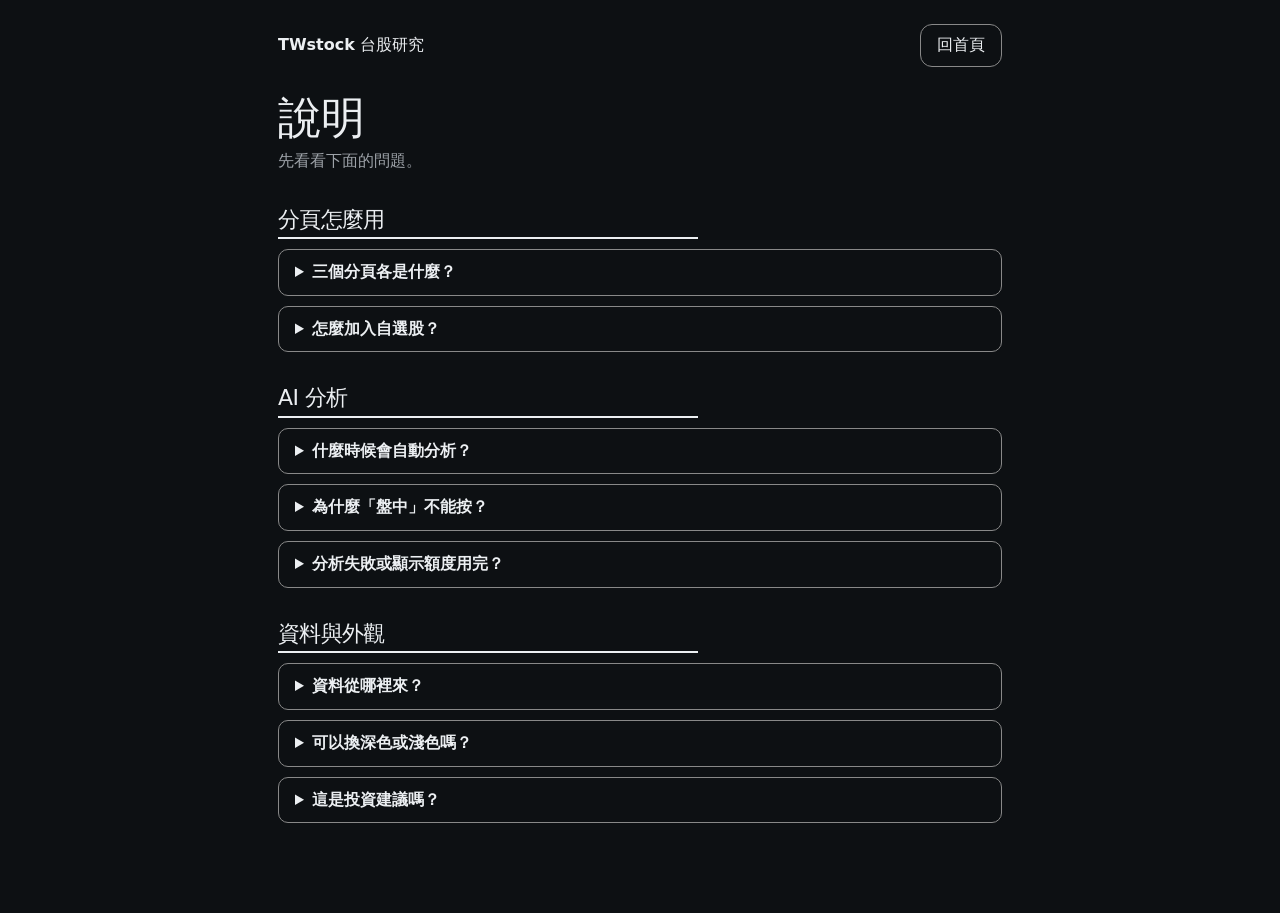
==== help.html @ fac228f7 "Top bar: 說明 button and a theme dropdown (系統 / 淺色 / 深色) like EZexams; add help.html in Chinese Co-Aut" ====
<!doctype html>
<html lang="zh-Hant">
<head>
  <meta charset="utf-8">
  <meta name="viewport" content="width=device-width, initial-scale=1, viewport-fit=cover">
  <meta name="color-scheme" content="dark light">
  <script>
    /* light / dark: the saved choice (or the device setting) is applied before anything paints, so nothing flashes */
    (function () {
      var r = document.documentElement, m = null;
      try { m = localStorage.getItem("twstock-theme"); } catch (e) {}
      if (m !== "light" && m !== "dark") m = null;
      var q = matchMedia("(prefers-color-scheme: light)");
      function eff() { return m || (q.matches ? "light" : "dark"); }
      r.dataset.theme = eff(); r.classList.add("js");
      window.__twTheme = {
        get mode() { return m || "system"; },
        set: function (x) {
          m = x === "light" || x === "dark" ? x : null;
          try { m ? localStorage.setItem("twstock-theme", m) : localStorage.removeItem("twstock-theme"); } catch (e) {}
          r.dataset.theme = eff();
        },
      };
      if (q.addEventListener) q.addEventListener("change", function () { if (!m) r.dataset.theme = eff(); });
    })();
  </script>
  <title>說明 | TWstock</title>
  <link rel="stylesheet" href="https://si70531.github.io/EZexams/assets/fonts/fonts.css">
  <link rel="stylesheet" href="./assets/tokens.css?v=20261126g">
  <link rel="stylesheet" href="./assets/twconsole.css?v=20261126g">
  <style>
    body { margin: 0; background: var(--color-paper); color: var(--color-ink); }
    .faq { max-width: 760px; margin: 0 auto; padding: 24px 18px 80px; }
    .top { display: flex; justify-content: space-between; align-items: center; }
    .top a { color: var(--color-ink); text-decoration: none; }
    .home { padding: 8px 16px; border: 1.5px solid var(--glass-line-2, #888); border-radius: 12px; }
    h1 { font-size: clamp(30px, 6vw, 44px); margin: 28px 0 8px; }
    h2 { font-size: 22px; margin: 34px 0 10px; padding-bottom: 6px; border-bottom: 2px solid var(--color-ink); }
    details { border: 1.5px solid var(--glass-line-2, #888); border-radius: 10px; padding: 10px 16px; margin: 10px 0; }
    summary { cursor: pointer; font-weight: 600; }
    details p { margin: 8px 0 2px; color: var(--color-ink-2); line-height: 1.7; }
  </style>
</head>
<body>
<main class="faq">
  <div class="top"><a href="./"><b>TWstock</b> 台股研究</a><a class="home" href="./">回首頁</a></div>
  <h1>說明</h1>
  <p style="color:var(--color-muted)">先看看下面的問題。</p>
  <h2>分頁怎麼用</h2><details><summary>三個分頁各是什麼？</summary><p>「總覽」看大盤、熱力圖與重點；「分析」放收盤、盤前、盤中三份 AI 分析；「股票」有自選股、強勢股等清單，點任一檔股票就會打開它的個股分析。</p></details><details><summary>怎麼加入自選股？</summary><p>在股票清單中把該列向左滑（手機）或使用該列的星號，就會加入自選股。</p></details><h2>AI 分析</h2><details><summary>什麼時候會自動分析？</summary><p>盤前分析在交易日前一晚 05:30（台北時間）左右自動產生；盤中分析在交易日 13:00；收盤摘要在 15:30 收盤後自動產生，不需要也沒有按鈕。三份都會同步傳到 Telegram。</p></details><details><summary>為什麼「盤中」不能按？</summary><p>盤中分析只在交易日 09:00–13:30 可手動執行；非開盤時間、連假或休市日會顯示無法分析。</p></details><details><summary>分析失敗或顯示額度用完？</summary><p>AI 使用的是免費額度，各模型每天有上限，約在台北時間下午 3、4 點重置。稍後再試，或等下一次自動分析。</p></details><h2>資料與外觀</h2><details><summary>資料從哪裡來？</summary><p>行情與報表來自證交所公開資料，新聞來自 Google 新聞。資料可能有延遲或缺漏，請以券商與證交所為準。</p></details><details><summary>可以換深色或淺色嗎？</summary><p>可以。按右上角的圖示，選「系統」、「淺色」或「深色」；選「系統」會跟隨裝置設定。</p></details><details><summary>這是投資建議嗎？</summary><p>不是。本站僅供個人研究與參考，AI 分析可能出錯，投資請自行判斷並承擔風險。</p></details>
</main>
</body>
</html>
---- assets/tokens.css ----
:root {
  color-scheme: dark;
  --space-3xs: 2px; --space-2xs: 4px; --space-xs: 8px; --space-sm: 12px; --space-md: 16px; --space-lg: 24px; --space-xl: 40px; --space-2xl: 64px; --space-3xl: 96px; --space-4xl: 144px;
  --text-xs: 0.75rem; --text-sm: 0.875rem; --text-md: 1rem; --text-lg: 1.2rem; --text-xl: 1.44rem; --text-2xl: 1.728rem; --text-3xl: 2.074rem;
  --text-display-s: 1.44rem; --text-display: 1.728rem; --text-section: 1.2rem; --text-title: 1rem; --text-lead: 1rem;
  --ease-out: cubic-bezier(0.16, 1, 0.3, 1); --ease-in: cubic-bezier(0.7, 0, 0.84, 0); --ease-in-out: cubic-bezier(0.65, 0, 0.35, 1);
  --dur-micro: 120ms; --dur-short: 220ms; --dur-long: 420ms;
  --color-error: oklch(72% 0.15 27); --color-success: oklch(76% 0.13 150);
  --container: 1320px; --gutter: 24px; --gap-columns: 32px; --section-gap-s: 120px; --section-gap: 144px; --section-gap-l: 176px;
  --z-base: 1; --z-raised: 10; --z-dropdown: 100; --z-sticky: 200; --z-sticky-nav: 300; --z-modal: 400; --z-toast: 500; --z-tooltip: 600;
  --color-paper: oklch(17% 0.008 250); --color-paper-2: oklch(21% 0.009 250); --color-paper-3: oklch(13.5% 0.007 250);
  --color-ink: oklch(95% 0.005 250); --color-ink-2: oklch(83% 0.008 250); --color-muted: oklch(71% 0.01 250);
  --color-rule: oklch(31% 0.01 250); --color-rule-2: oklch(42% 0.012 250);
  --color-accent: oklch(82% 0.15 80); --color-accent-ink: oklch(18% 0.04 75); --color-accent-soft: oklch(29% 0.05 80); --color-focus: oklch(82% 0.15 80);
  --color-field: oklch(58% 0.012 250); --color-up: oklch(72% 0.17 25); --color-down: oklch(76% 0.15 150);
  --color-cool: oklch(77% 0.12 245); --color-cool-soft: oklch(29% 0.05 245);
  --color-ok: oklch(76% 0.15 150); --color-ok-soft: oklch(24.5% 0.03 150); --color-bad: oklch(70% 0.17 25); --color-bad-soft: oklch(24.5% 0.035 25);
  --font-display: "Host Grotesk", "Noto Sans TC", "PingFang TC", "Microsoft JhengHei", ui-sans-serif, system-ui, sans-serif; --font-body: var(--font-display);
  --font-outlier: "Atkinson Hyperlegible Mono", "Noto Sans TC", "PingFang TC", "Microsoft JhengHei", ui-monospace, monospace;
  --radius-card: 10px; --radius-pill: 6px; --rule-hair: 1px;
  --shadow-card: none;
  --tracking-display: -0.03em; --display-weight: 500;
}
---- assets/twconsole.css ----
/* Hallmark · shape: app screen · genre: modern-minimal · theme: Console (deal 3/3, seed personal-taiwan-stock-research-e9d9·f6e3982f·2026-11-13·r0) · redesign: full · console: graphite
 * nav: one row of three tabs above full-width panels, a bottom bar under 720px · signature: the reading, every figure and the stock list set in the measured face on hairline panels · states: empty, error note, sample-data badge
 * axes: dark/grotesk-sans/chromatic-amber · posture: restrained · contrast: pass · v2.0.0 */
/* Hallmark · pre-emit critique: P4 H4 E4 S4 R3 V4 · weakest: R, the stock and sentiment screens still draw their charts with colours set inside twtrade.js, so the series colours here only reach what CSS owns */
@import url("./tokens.css");
@import url("./base.css");


/* names the page scripts still read inside the charts they draw (inline stroke and fill values in assets/*.js) */
:root {
  --c0: var(--color-paper); --c1: var(--color-paper-2); --c2: var(--color-rule); --c3: var(--color-rule-2); --c4: var(--color-cool); --c5: var(--color-ink);
  --err: var(--color-bad); --hi: var(--color-ink); --mono: var(--font-outlier);
  --glow: 255,255,255; --wash: 255,255,255; --flashc: 255,255,255; --sh: 0;
}

/* ---------- 0. page ---------- */
:root {
  --layout-max: 1320px;
  --rail: 208px;
  --ctl: 40px;
  --ctl-sm: 32px;
  --measure-ink: var(--color-ink);
}
html, body { height: 100%; }
body { background: var(--color-paper); font-size: var(--text-md); }
button, input, select { color: inherit; }
button { cursor: pointer; }
.theme { display: none !important; }
.small { color: var(--color-muted); font-size: var(--text-sm); }
.warn { color: var(--color-bad); }
.up { color: var(--color-up); }
.down { color: var(--color-down); }
.num, .big, .stkprice, .gbig, .stat b, .mrow b, .kv b, .ohlc, .cread, .dtip, .rngtxt, .pct, .ttbl td, .mktab .num {
  font-family: var(--font-outlier); font-variant-numeric: tabular-nums slashed-zero;
}

/* ---------- 1. controls ---------- */
.btn, .tt button.tb {
  display: inline-flex; align-items: center; justify-content: center; gap: var(--space-xs);
  min-height: var(--ctl); padding: 0 var(--space-md); border: var(--rule-hair) solid var(--color-rule-2); border-radius: var(--radius-pill);
  background: var(--color-paper-2); color: var(--color-ink); font-weight: 500; line-height: 1;
  transition: background-color var(--dur-short) var(--ease-out), border-color var(--dur-short) var(--ease-out);
}
.btn:hover, .tt button.tb.ghost:hover { background: var(--color-rule); }
.tt button.tb { background: var(--color-accent); border-color: var(--color-accent); color: var(--color-accent-ink); }
.tt button.tb:hover { background: color-mix(in oklab, var(--color-accent) 88%, var(--color-ink)); border-color: transparent; }
.tt button.tb.ghost { background: var(--color-paper-2); border-color: var(--color-rule-2); color: var(--color-ink); }
.tt button.tb.sm { min-height: var(--ctl-sm); padding: 0 var(--space-sm); font-size: var(--text-sm); }
.tt button.tb:active, .btn:active { background-color: var(--color-rule); }
.tt button.tb:disabled, .btn:disabled { background: var(--color-paper-3); border-color: var(--color-rule); color: var(--color-muted); cursor: not-allowed; }
.tt input, .tt select, .in, .cell input {
  width: 100%; min-width: 0; min-height: var(--ctl); padding: 0 var(--space-sm); border: var(--rule-hair) solid var(--color-field); border-radius: var(--radius-pill);
  background: var(--color-paper-3); color: var(--color-ink); font-size: var(--text-md);
  transition: border-color var(--dur-micro) var(--ease-out);
}
.tt input, .tt select { font-family: var(--font-outlier); font-size: var(--text-sm); font-variant-numeric: tabular-nums slashed-zero; }
.tt input::placeholder, .in::placeholder { color: var(--color-muted); }
.tt input:hover, .tt select:hover, .in:hover { border-color: var(--color-ink-2); }
.tt input:disabled, .tt select:disabled { color: var(--color-muted); background: var(--color-paper); border-color: var(--color-rule); cursor: not-allowed; }
.tt select option { background: var(--color-paper-2); color: var(--color-ink); }
select.grp { width: auto; min-height: var(--ctl-sm); font-size: var(--text-xs); padding: 0 var(--space-xs); margin: var(--space-3xs) 0 var(--space-xs); }
.chip {
  flex: none; min-height: var(--ctl-sm); padding: 0 var(--space-sm); border: var(--rule-hair) solid var(--color-rule-2); border-radius: 4px;
  background: var(--color-paper-2); color: var(--color-ink-2); font-size: var(--text-sm); font-weight: 500;
  transition: background-color var(--dur-short) var(--ease-out), color var(--dur-short) var(--ease-out);
}
.chip:hover { background: var(--color-rule); color: var(--color-ink); }
.chip[aria-pressed="true"] { background: var(--color-cool-soft); border-color: var(--color-cool); color: var(--color-cool); }
.tag, .pill2 { display: inline-block; padding: 1px var(--space-xs); border: var(--rule-hair) solid var(--color-rule-2); border-radius: 4px; background: var(--color-paper-3); color: var(--color-ink-2); font-size: var(--text-xs); font-weight: 500; }
.pill2.hit { background: var(--color-accent-soft); border-color: var(--color-accent); color: var(--color-accent); }
.starbtn { min-width: 36px; min-height: 36px; border: 0; background: none; color: var(--color-rule-2); font-size: var(--text-lg); padding: 0 var(--space-2xs); }
.starbtn[aria-pressed="true"] { color: var(--color-accent); }
.starbtn:hover { color: var(--color-ink-2); }
.tt .chips, .btnrow { display: flex; flex-wrap: wrap; gap: var(--space-xs); }
.btnrow { margin-top: var(--space-sm); }
.msg { min-height: 1.4em; margin: var(--space-xs) 0 0; font-size: var(--text-sm); color: var(--color-muted); }
.msg.err { color: var(--color-bad); }
.empty { margin: 0; padding: var(--space-lg) var(--space-xs); color: var(--color-muted); font-size: var(--text-sm); text-align: center; }
.hint { margin-top: var(--space-xs); line-height: 1.5; color: var(--color-muted); font-size: var(--text-sm); }

/* ---------- 2. shell: top bar, rail, panels ---------- */
.app header {
  position: sticky; top: 0; z-index: var(--z-sticky);
  display: flex; align-items: center; justify-content: space-between; gap: var(--space-sm); flex-wrap: wrap;
  padding: var(--space-sm) max(var(--gutter), calc((100% - var(--layout-max)) / 2));
  border-bottom: var(--rule-hair) solid var(--color-rule); background: var(--color-paper);
}
.app header h1 { display: flex; align-items: center; gap: var(--space-sm); margin: 0; max-width: none; font-size: var(--text-md); letter-spacing: 0; font-weight: 500; }
.app header h1::before {
  content: "TW"; display: grid; place-items: center; width: 32px; height: 32px; border-radius: var(--radius-pill);
  background: var(--color-accent); color: var(--color-accent-ink); font: 500 var(--text-xs)/1 var(--font-outlier);
}
.app .row { display: flex; gap: var(--space-xs); align-items: center; flex-wrap: wrap; }
.app main { display: block; padding: var(--space-md) var(--gutter) var(--space-xl); }
.dash { width: min(var(--layout-max), 100%); margin: 0 auto; display: grid; gap: var(--space-sm); text-align: left; }
.dash-note {
  display: flex; align-items: center; gap: var(--space-xs); padding: var(--space-xs) var(--space-sm);
  border: var(--rule-hair) solid var(--color-rule); border-radius: var(--radius-pill); background: var(--color-paper-3); color: var(--color-muted); font-size: var(--text-sm);
}
.dash-note b { padding: 1px var(--space-xs); border: var(--rule-hair) solid var(--color-accent); border-radius: 4px; background: var(--color-accent-soft); color: var(--color-accent); font-weight: 500; font-size: var(--text-xs); }

.dtabs {
  position: relative; display: flex; align-items: center; gap: var(--space-3xs); width: 100%; padding: 0 0 var(--space-xs);
  overflow-x: auto; scrollbar-width: none; border-bottom: var(--rule-hair) solid var(--color-rule);
}
.dtabs::-webkit-scrollbar { display: none; }
.dtabs .pill { display: none; }
.dgroup { flex: none; padding: 0 var(--space-xs) 0 var(--space-sm); color: var(--color-muted); font-size: var(--text-xs); font-weight: 500; }
.dtabs button {
  flex: none; min-height: var(--ctl-sm); padding: 0 var(--space-sm); border: var(--rule-hair) solid transparent; border-radius: var(--radius-pill);
  background: none; color: var(--color-ink-2); font-size: var(--text-sm); font-weight: 500; text-align: left;
  transition: background-color var(--dur-short) var(--ease-out), color var(--dur-short) var(--ease-out);
}
.dtabs button:hover { background: var(--color-paper-2); color: var(--color-ink); }
.dtabs button[aria-selected="true"] { background: var(--color-paper-2); border-color: var(--color-rule-2); color: var(--color-ink); }
.dtabs button[aria-selected="true"]::after { content: ""; }
.dpanels { position: relative; min-width: 0; }
.dpanel { display: none; gap: var(--space-sm); }
.dpanel.on { display: grid; }
.tt { display: grid; gap: var(--space-sm); min-width: 0; }

/* ---------- 3. panels, readings, rows ---------- */
.dcard, .news, .tlitem {
  position: relative; min-width: 0; padding: var(--space-md); overflow: hidden;
  border: var(--rule-hair) solid var(--color-rule); border-radius: var(--radius-card); background: var(--color-paper-2); color: var(--color-ink); box-shadow: none;
}
.dcard h3, .news h3 { margin: 0 0 var(--space-2xs); max-width: none; color: var(--color-muted); font-size: var(--text-sm); font-weight: 500; letter-spacing: 0; line-height: 1.3; }
.dcard .big { margin: var(--space-2xs) 0 0; font-size: var(--text-xl); font-weight: 400; line-height: 1.1; letter-spacing: -0.02em; color: var(--color-ink); }
.dcard .stkprice, .stkprice { font-size: var(--text-3xl); font-weight: 400; letter-spacing: -0.03em; line-height: 1.05; }
.dcard .sub, .sub { color: var(--color-muted); font-size: var(--text-sm); }
.dgrid { display: grid; gap: var(--space-sm); grid-template-columns: repeat(auto-fit, minmax(200px, 1fr)); }
.tgrid { display: grid; gap: var(--space-sm); grid-template-columns: repeat(auto-fit, minmax(220px, 1fr)); }
.mkgrid, .newsgrid { display: grid; gap: var(--space-sm); grid-template-columns: repeat(auto-fit, minmax(280px, 1fr)); }
.ovgrid { display: grid; grid-template-columns: minmax(0, 2fr) minmax(220px, 1fr); gap: var(--space-sm); align-items: start; }
.ovside h3 { margin-bottom: var(--space-2xs); }
.mrow { display: flex; justify-content: space-between; gap: var(--space-xs); padding: var(--space-xs) 0; border-top: var(--rule-hair) solid var(--color-rule); font-size: var(--text-sm); }
.mrow:first-of-type { border-top: 0; }
.mrow span { color: var(--color-muted); }
.kv { display: grid; grid-template-columns: 1fr auto; gap: var(--space-xs) var(--space-sm); margin-top: var(--space-sm); font-size: var(--text-sm); }
.kv span { color: var(--color-muted); }
.kv b { text-align: right; font-weight: 400; }
.tt-src { display: flex; flex-wrap: wrap; align-items: center; gap: var(--space-2xs) var(--space-sm); color: var(--color-muted); font-size: var(--text-sm); }
.tt-src b { padding: 1px var(--space-xs); border: var(--rule-hair) solid var(--color-rule-2); border-radius: 4px; background: var(--color-paper-3); color: var(--color-ink-2); font-weight: 500; font-size: var(--text-xs); }
.tt-src b.live { border-color: var(--color-ok); color: var(--color-ok); background: var(--color-ok-soft); }
.dpanel > .rh { display: flex; align-items: center; gap: var(--space-xs); }
.mknote { margin: 0 0 var(--space-sm); color: var(--color-muted); font-size: var(--text-sm); }
.mkhost { display: block; }
.fgrid { display: grid; grid-template-columns: repeat(auto-fit, minmax(160px, 1fr)); gap: var(--space-sm); }
.fgrid label { display: grid; gap: var(--space-2xs); min-width: 0; color: var(--color-muted); font-size: var(--text-sm); }
.rrow + .rrow { margin-top: var(--space-md); }
.meter, .vbar { display: block; height: 6px; margin-top: var(--space-xs); border-radius: 3px; background: var(--color-paper-3); overflow: hidden; }
.meter i, .vbar i { display: block; height: 100%; width: 0; border-radius: 3px; background: var(--color-cool); }
.meter i.upb { background: var(--color-up); } .meter i.downb { background: var(--color-down); }
.rngbar { position: relative; height: 4px; border-radius: 2px; background: var(--color-rule-2); }
.rng { margin-top: var(--space-sm); }
.rngdot { position: absolute; top: 50%; width: 8px; height: 8px; margin: calc(var(--space-2xs) * -1) 0 0 calc(var(--space-2xs) * -1); border-radius: 50%; background: var(--color-accent); }
.rngtxt { display: flex; justify-content: space-between; margin-top: var(--space-xs); font-size: var(--text-xs); color: var(--color-muted); }

/* ---------- 4. tables: flat, ruled, figures right-aligned ---------- */
.tblwrap { overflow-x: auto; }
.ttbl, .mktab { width: 100%; border-collapse: collapse; font-size: var(--text-sm); background: none; border: 0; }
.ttbl th, .ttbl td { padding: var(--space-xs) var(--space-sm); border: 0; border-bottom: var(--rule-hair) solid var(--color-rule); text-align: right; white-space: nowrap; background: none; }
.ttbl th { color: var(--color-muted); font-size: var(--text-xs); font-weight: 500; letter-spacing: 0; text-transform: none; }
.ttbl .l, .ttbl td.l, .ttbl th.l { text-align: left; font-family: var(--font-body); }
.ttbl th.sort { cursor: pointer; user-select: none; }
.ttbl th.sort:hover { color: var(--color-ink); }
.ttbl td.empty { padding: var(--space-lg) var(--space-sm); text-align: center; font-family: var(--font-body); }
.ttbl tbody tr:hover { background: var(--color-paper-3); }
.ttbl tbody tr:last-child td { border-bottom: 0; }
td.best { color: var(--color-accent); }
.mktab td { padding: var(--space-xs) var(--space-2xs); border-top: var(--rule-hair) solid var(--color-rule); vertical-align: middle; }
.mktab tr:first-child td { border-top: 0; }
.mktab .rn { width: 28px; color: var(--color-muted); }
.mktab .num { text-align: right; white-space: nowrap; }
.mktab small { color: var(--color-muted); font-size: var(--text-xs); }

/* ---------- 5. charts (what CSS owns) ---------- */
.dcard svg { display: block; width: 100%; height: auto; margin-top: var(--space-xs); overflow: visible; }
.dcard svg text, .cbox svg text, .ibox svg text, .rbox svg text { fill: var(--color-muted); font-family: var(--font-outlier); font-size: 11px; }
.dcard .gridl, .candlebox .gridl, .cbox .gridl, .ibox .gridl { stroke: var(--color-rule); stroke-width: 1; }
.dcard .ln { fill: none; stroke: var(--color-cool); stroke-width: 2; stroke-linecap: round; stroke-linejoin: round; }
.dcard .ln2 { fill: none; stroke: var(--color-rule-2); stroke-width: 1.6; stroke-dasharray: 5 5; }
.dcard .area { fill: url(#dg-area); }
.dcard .bar { fill: var(--color-cool); transform-box: fill-box; transform-origin: 50% 100%; }
.dcard .bar.neg { fill: var(--color-rule-2); }
.spark, .dcard svg.spark { position: absolute; right: var(--space-md); top: var(--space-md); width: 76px; height: 28px; margin: 0; overflow: visible; }
.spark path, .dcard svg.spark { fill: none; stroke: var(--color-cool); stroke-width: 1.6; stroke-linecap: round; stroke-linejoin: round; }
.legend { display: flex; flex-wrap: wrap; gap: var(--space-2xs) var(--space-md); margin-top: var(--space-sm); font-size: var(--text-sm); }
.legend i { display: inline-block; width: 10px; height: 10px; margin-right: var(--space-xs); border-radius: 2px; }
ul.legend, ol.legend { list-style: none; margin: 0; padding: 0; display: grid; gap: var(--space-xs); }
.legend li { display: grid; grid-template-columns: 12px minmax(0, 1fr) auto auto; gap: var(--space-xs); align-items: center; }
.legend .lbl { overflow: hidden; text-overflow: ellipsis; white-space: nowrap; }
.legend b { font-family: var(--font-outlier); font-weight: 400; font-variant-numeric: tabular-nums slashed-zero; }
.legend li > span:last-child { color: var(--color-muted); font-family: var(--font-outlier); }
.dtip {
  position: absolute; z-index: 5; padding: var(--space-2xs) var(--space-xs); border: var(--rule-hair) solid var(--color-rule-2); border-radius: 4px;
  background: var(--color-paper-3); color: var(--color-ink); font-size: var(--text-xs); white-space: nowrap; pointer-events: none; opacity: 0; transition: opacity var(--dur-micro) var(--ease-out);
}
.candlebox svg { display: block; width: 100%; height: auto; margin-top: var(--space-xs); overflow: visible; }
.candlebox .wick { stroke-width: 1.4; }
.candlebox .wick.up, .candlebox rect.up, .tk-up { stroke: var(--color-up); fill: var(--color-up); }
.candlebox .wick.down, .candlebox rect.down, .tk-down { stroke: var(--color-down); fill: var(--color-down); }
.candlebox .ma5, .tt-candles .ma5 { fill: none; stroke: var(--color-ink); stroke-width: 1.8; stroke-linecap: round; stroke-linejoin: round; }
.candlebox .ma20, .tt-candles .ma20 { fill: none; stroke: var(--color-cool); stroke-width: 1.8; stroke-dasharray: 5 5; stroke-linecap: round; }
.ohlc, .cread { min-height: 20px; margin: var(--space-xs) 0 0; color: var(--color-muted); font-size: var(--text-sm); }
.cbox { overflow-x: auto; }
.cbox svg { display: block; width: 100%; height: auto; min-width: 320px; overflow: visible; }
.tt-candles rect.tk-up, .tt-candles rect.tk-down { transform-box: fill-box; transform-origin: 50% 100%; }
.tt-candles .wick { stroke-width: 1.2; }
.draw { transform-box: fill-box; transform-origin: 0 50%; }
.ik { fill: none; stroke: var(--color-accent); stroke-width: 1.6; }
.id { fill: none; stroke: var(--color-ink-2); stroke-width: 1.6; }
.bb { fill: none; stroke: var(--color-muted); stroke-width: 1.2; stroke-dasharray: 3 3; }
.tl { stroke: var(--color-accent); stroke-width: 1.6; }
.ibox svg, .rbox svg { display: block; width: 100%; height: auto; overflow: visible; }
.ibox:empty { display: none; }
.riv { stroke: var(--color-rule-2); stroke-width: 1.2; stroke-dasharray: 4 4; }
.riv.r0 { stroke: var(--color-down); } .riv.r4 { stroke: var(--color-up); }
.rp { fill: none; stroke: var(--color-ink); stroke-width: 2; stroke-linejoin: round; }
.rbox .draw, .rp.draw { transform-box: fill-box; transform-origin: 0 50%; }
.donutwrap { display: grid; grid-template-columns: minmax(170px, 240px) minmax(0, 1fr); gap: var(--space-lg); align-items: center; }
.donut svg { display: block; width: 100%; height: auto; }
.donut .ringbg { fill: none; stroke: var(--color-paper-3); stroke-width: 22; }
.donut .seg { fill: none; stroke-width: 22; }
.donut text { fill: var(--color-ink); text-anchor: middle; font-family: var(--font-outlier); }
.donut .dn-s { fill: var(--color-muted); font-size: 11px; }
.gauge svg { display: block; width: 100%; max-width: 360px; margin: 0 auto; }
.gauge .gband { fill: none; stroke-width: 16; }
.gauge .needle { transform-box: view-box; transform-origin: 100px 100px; }
.gauge .needle line { stroke: var(--color-ink); stroke-width: 3; stroke-linecap: round; }
.gauge .hub { fill: var(--color-ink); }
.gauge text { fill: var(--color-muted); font-size: 9px; }
.gbig { margin-top: var(--space-xs); text-align: center; font-size: var(--text-3xl); letter-spacing: -0.03em; }

/* ---------- 6. stock detail, news, timeline, alerts ---------- */
.stkchips { display: flex; gap: var(--space-xs); overflow-x: auto; padding: var(--space-3xs) var(--space-3xs) var(--space-xs); scrollbar-width: none; }
.stkchips::-webkit-scrollbar { display: none; }
.stkwrap { display: grid; gap: var(--space-sm); grid-template-columns: minmax(240px, 300px) minmax(0, 1fr); margin-top: var(--space-2xs); }
.stkside h3, .stkwrap .dcard > h3 { margin-bottom: var(--space-2xs); }
.stkchg { margin-bottom: var(--space-sm); font-size: var(--text-sm); }
.stats { display: grid; grid-template-columns: 1fr 1fr; gap: var(--space-sm); padding-top: var(--space-sm); border-top: var(--rule-hair) solid var(--color-rule); }
.stat span { display: block; color: var(--color-muted); font-size: var(--text-xs); }
.stat b { font-size: var(--text-md); font-weight: 400; }
.news h3 { margin: var(--space-xs) 0 var(--space-2xs); color: var(--color-ink); font-size: var(--text-md); font-weight: 500; line-height: 1.5; }
.news .sub { font-size: var(--text-sm); }
.tl:not(line) { position: relative; display: grid; gap: var(--space-sm); padding-left: 32px; max-width: 760px; }
.tlline { position: absolute; left: 9px; top: 10px; bottom: 10px; width: 1px; background: var(--color-rule-2); transform: scaleY(0); transform-origin: 50% 0; }
.tlitem::before { content: ""; position: absolute; left: -26px; top: 18px; width: 9px; height: 9px; border-radius: 50%; background: var(--color-cool); box-shadow: 0 0 0 4px var(--color-paper); }
.tlitem { overflow: visible; }
.tlitem .date { margin-bottom: var(--space-2xs); color: var(--color-cool); font-family: var(--font-outlier); font-size: var(--text-sm); }
.tlhead { margin-bottom: var(--space-2xs); font-size: var(--text-md); }
.tlitem .sub { font-size: var(--text-sm); }
.arow { display: flex; justify-content: space-between; align-items: center; gap: var(--space-sm); flex-wrap: wrap; padding: var(--space-sm) 0; border-bottom: var(--rule-hair) solid var(--color-rule); }
.arow:last-child { border-bottom: 0; }
.aright { display: flex; align-items: center; gap: var(--space-xs); flex-wrap: wrap; justify-content: flex-end; }

/* ---------- 7. phone: bottom bar replaces the rail ---------- */
.apppill {
  position: fixed; left: var(--space-xs); right: var(--space-xs); bottom: calc(var(--space-xs) + env(safe-area-inset-bottom, 0px)); z-index: var(--z-sticky-nav);
  display: flex; gap: var(--space-3xs); padding: var(--space-2xs); overflow-x: auto; scrollbar-width: none;
  border: var(--rule-hair) solid var(--color-rule-2); border-radius: var(--radius-card); background: var(--color-paper-2);
}
.apppill::-webkit-scrollbar { display: none; }
.apppill .ap-item {
  position: relative; z-index: 1; display: flex; flex-direction: column; align-items: center; justify-content: center; gap: var(--space-3xs);
  flex: none; min-width: 58px; height: 48px; padding: 0 var(--space-xs); border: 0; border-radius: var(--radius-pill); background: none; color: var(--color-muted); font-size: var(--text-xs); font-weight: 500;
  transition: color var(--dur-short) var(--ease-out);
}
.apppill .ap-item svg { width: 20px; height: 20px; fill: none; stroke: currentColor; stroke-width: 2; stroke-linecap: round; stroke-linejoin: round; }
.apppill .ap-item[aria-current="true"] { color: var(--color-ink); }
.apppill .ap-hl { position: absolute; top: var(--space-2xs); bottom: var(--space-2xs); left: 0; width: 0; border-radius: var(--radius-pill); background: var(--color-cool-soft); pointer-events: none; transition: transform var(--dur-short) var(--ease-out); }
@media (max-width: 720px) {
  .app .dtabs { display: none; }
  .app main { padding: var(--space-sm) var(--space-sm) 112px; }
  .ovgrid, .stkwrap { grid-template-columns: 1fr; }
  .dgrid { grid-template-columns: 1fr 1fr; }
  .dcard svg.spark { display: none; }
  .dcard .big { font-size: var(--text-lg); }
  .stkprice { font-size: var(--text-2xl); }
}
@media (min-width: 721px) { .apppill { display: none; } }
@media (max-width: 560px) { .donutwrap { grid-template-columns: 1fr; } }

/* ---------- 8. form inputs (research tools) ---------- */
.in { min-height: 44px; }
.in:focus-visible { outline: 2px solid var(--color-focus); outline-offset: 2px; }


/* ---------- 10. the three main views: overview, watchlist, stock analysis ---------- */
.mempty { margin: 0; padding: var(--space-lg) var(--space-xs); color: var(--color-muted); font-size: var(--text-sm); text-align: center; }
.clab { margin-left: var(--space-2xs); color: var(--color-muted); font-size: var(--text-xs); }
.dash-note b.live { border-color: var(--color-ok); background: var(--color-ok-soft); color: var(--color-ok); }
.ixgrid { display: grid; gap: var(--space-sm); grid-template-columns: repeat(4, minmax(0, 1fr)); }
.ixcard h3 { display: flex; justify-content: space-between; gap: var(--space-xs); align-items: baseline; }
.ixsrc { color: var(--color-muted); font-size: var(--text-xs); font-weight: 400; white-space: nowrap; }
.ixcard .big { font-size: var(--text-2xl); }
.ixhl { min-height: 1.3em; margin-top: var(--space-3xs); }
.ixcard svg.spark { right: var(--space-md); bottom: var(--space-md); top: auto; width: 96px; height: 32px; }
.mstrip { display: grid; grid-template-columns: repeat(5, minmax(0, 1fr)); gap: var(--space-xs) var(--space-md); }
.mcell { display: grid; gap: var(--space-3xs); min-width: 0; }
.mcell span { color: var(--color-muted); font-size: var(--text-xs); }
.mcell b { font-family: var(--font-outlier); font-size: var(--text-lg); font-weight: 400; font-variant-numeric: tabular-nums slashed-zero; }
.mcell em { font-style: normal; }
.mcell i { color: var(--color-muted); font-size: var(--text-xs); font-style: normal; }
.mbar { display: flex; flex-wrap: wrap; align-items: center; gap: var(--space-sm); margin-bottom: var(--space-xs); }
.msearch, .ssearch { flex: 1 1 220px; min-width: 0; min-height: var(--ctl); padding: 0 var(--space-sm); border: var(--rule-hair) solid var(--color-field); border-radius: var(--radius-pill); background: var(--color-paper-3); color: var(--color-ink); font-size: var(--text-md); transition: border-color var(--dur-micro) var(--ease-out); }
.msearch::placeholder, .ssearch::placeholder { color: var(--color-muted); }
.msearch:hover, .ssearch:hover { border-color: var(--color-ink-2); }
.mcount { margin-left: auto; white-space: nowrap; }
.mwrap { overflow-x: auto; }
table.mtbl { width: 100%; border-collapse: collapse; font-size: var(--text-md); }
.mtbl th, .mtbl td { padding: var(--space-xs) var(--space-sm); border: 0; border-bottom: var(--rule-hair) solid var(--color-rule); background: none; text-align: right; white-space: nowrap; }
.mtbl th { background: var(--color-paper-2); color: var(--color-muted); font-size: var(--text-xs); font-weight: 500; }
.mtbl .l { text-align: left; }
.mtbl th.sort { cursor: pointer; user-select: none; }
.mtbl th.sort:hover { color: var(--color-ink); }
.mtbl th.sort i { display: inline-block; width: .9em; font-style: normal; }
.mtbl th.sort[data-dir="desc"] i::after { content: "▼"; font-size: 9px; }
.mtbl th.sort[data-dir="asc"] i::after { content: "▲"; font-size: 9px; }
.mtbl th.sort[data-dir="desc"], .mtbl th.sort[data-dir="asc"] { color: var(--color-ink); }
.mtbl tbody tr { cursor: pointer; transition: background-color var(--dur-short) var(--ease-out); }
.mtbl tbody tr:hover { background: var(--color-paper-3); }
.mtbl tbody tr:focus-visible { background: var(--color-paper-3); outline: 2px solid var(--color-focus); outline-offset: -2px; }
.mtbl td { font-family: var(--font-outlier); font-variant-numeric: tabular-nums slashed-zero; }
.mtbl td.l { font-family: var(--font-body); }
.mtbl .nm b { display: block; font-weight: 500; }
.mtbl .nm span { color: var(--color-muted); font-size: var(--text-xs); }
.mtbl .vol { color: var(--color-muted); }
.mtbl td:last-child, .mtbl th:last-child { width: 44px; padding-left: 0; padding-right: var(--space-3xs); }
.pxpill { display: inline-block; min-width: 92px; padding: var(--space-2xs) var(--space-xs); border: var(--rule-hair) solid var(--color-rule-2); border-radius: 4px; background: var(--color-paper-3); color: var(--color-ink); text-align: right; }
.pxpill.up { background: var(--color-bad-soft); border-color: var(--color-up); color: var(--color-up); }
.pxpill.down { background: var(--color-ok-soft); border-color: var(--color-down); color: var(--color-down); }
.mmore { display: block; justify-self: center; min-height: var(--ctl); margin: var(--space-sm) auto var(--space-2xs); padding: 0 var(--space-lg); border: var(--rule-hair) solid var(--color-rule-2); border-radius: var(--radius-pill); background: var(--color-paper-2); color: var(--color-ink); font-weight: 500; transition: background-color var(--dur-short) var(--ease-out); }
.mmore:hover { background: var(--color-rule); }
.mmore[hidden] { display: none; }
.wgrid { display: grid; gap: var(--space-sm); grid-template-columns: repeat(auto-fill, minmax(220px, 1fr)); }
.wcard[data-code] { cursor: pointer; transition: border-color var(--dur-short) var(--ease-out); }
.wcard[data-code]:hover { border-color: var(--color-rule-2); }
.wcard h3 { display: flex; justify-content: space-between; align-items: center; gap: var(--space-2xs); }
.wcard .starbtn { margin: calc(var(--space-xs) * -1) calc(var(--space-xs) * -1) calc(var(--space-xs) * -1) 0; padding: var(--space-xs); }
.wcard .big { font-size: var(--text-2xl); }
.shead { position: relative; z-index: 4; display: grid; grid-template-columns: minmax(0, 1.1fr) minmax(0, 1fr); gap: var(--space-xs) var(--space-lg); align-items: center; overflow: visible; }
.sfind { grid-column: 1 / -1; position: relative; display: flex; }
.ssug { position: absolute; left: 0; right: 0; top: 48px; z-index: 6; padding: var(--space-2xs); border: var(--rule-hair) solid var(--color-rule-2); border-radius: var(--radius-card); background: var(--color-paper-3); }
.ssug[hidden] { display: none; }
.ssug button { display: grid; grid-template-columns: 1fr auto auto; gap: var(--space-sm); align-items: center; width: 100%; min-height: var(--ctl); padding: 0 var(--space-sm); border: 0; border-radius: var(--radius-pill); background: none; color: var(--color-ink); text-align: left; }
.ssug button:hover { background: var(--color-paper-2); }
.ssug span { color: var(--color-muted); font-size: var(--text-sm); }
.ssug em { font-family: var(--font-outlier); font-style: normal; font-variant-numeric: tabular-nums slashed-zero; }
.stitle { display: flex; align-items: center; gap: var(--space-2xs); }
.stitle h2 { max-width: none; margin: 0; font-size: var(--text-2xl); }
.stitle h2 span { margin-left: var(--space-2xs); font: inherit; }
.spx { display: flex; flex-wrap: wrap; align-items: baseline; gap: var(--space-2xs) var(--space-sm); }
.spx .big { font-size: var(--text-3xl); line-height: 1.1; }
.schg { font-family: var(--font-outlier); font-size: var(--text-lg); }
.sohlc { grid-column: 2; grid-row: 2 / span 2; display: grid; grid-template-columns: repeat(5, minmax(0, 1fr)); gap: var(--space-xs); }
.sohlc div { display: grid; gap: var(--space-3xs); min-width: 0; padding: var(--space-xs) var(--space-sm); border: var(--rule-hair) solid var(--color-rule); border-radius: var(--radius-pill); background: var(--color-paper-3); }
.sohlc span { color: var(--color-muted); font-size: var(--text-xs); }
.sohlc b { overflow: hidden; text-overflow: ellipsis; font-family: var(--font-outlier); font-size: var(--text-sm); font-weight: 400; font-variant-numeric: tabular-nums slashed-zero; }
.schart .chips { margin-bottom: var(--space-xs); }
.kchart { display: block; width: 100%; height: auto; min-width: 320px; overflow: visible; touch-action: pan-y; }
.kchart text { fill: var(--color-muted); font-family: var(--font-outlier); font-size: 11px; }
.kchart .plabel { font-size: 10.5px; }
.kchart .gridl { stroke: var(--color-rule); stroke-width: 1; }
.kchart .wick { stroke-width: 1.2; }
.kchart .volbar { opacity: .7; stroke: none; }
.kchart .ma5, .kchart .ma20, .kchart .ma60, .kchart .ik, .kchart .id, .kchart .bb { fill: none; stroke-width: 1.6; stroke-linejoin: round; }
.kchart .ma5 { stroke: var(--color-ink); }
.kchart .ma20 { stroke: var(--color-cool); }
.kchart .ma60 { stroke: var(--color-accent); }
.kchart .ik { stroke: var(--color-accent); }
.kchart .id { stroke: var(--color-ink-2); }
.kchart .bb { stroke: var(--color-muted); stroke-dasharray: 3 3; stroke-width: 1.2; }
.kchart .cross { stroke: var(--color-ink-2); stroke-width: 1; stroke-dasharray: 3 3; pointer-events: none; }
.cread { min-height: 1.6em; line-height: 1.6; }
.clegend { margin: var(--space-2xs) 0 0; }
.clegend[hidden] { display: none; }
.lg { display: inline-block; width: 16px; height: 3px; margin: 0 var(--space-2xs) 0 var(--space-xs); border-radius: 2px; vertical-align: middle; }
.lg.ma5 { background: var(--color-ink); } .lg.ma20 { background: var(--color-cool); } .lg.ma60 { background: var(--color-accent); }
.sgrid { display: grid; gap: var(--space-sm); grid-template-columns: repeat(3, minmax(0, 1fr)); align-items: start; }
.snap { display: flex; justify-content: space-between; gap: var(--space-sm); padding: var(--space-xs) 0; border-top: var(--rule-hair) solid var(--color-rule); font-size: var(--text-sm); }
.snap:first-child { border-top: 0; }
.snap span { flex: none; color: var(--color-muted); }
.snap b { font-family: var(--font-outlier); font-weight: 400; text-align: right; font-variant-numeric: tabular-nums slashed-zero; }
.newslist { display: grid; }
.nrow { display: grid; grid-template-columns: auto 1fr; gap: var(--space-3xs) var(--space-xs); padding: var(--space-xs) 0; border-top: var(--rule-hair) solid var(--color-rule); color: var(--color-ink); font-size: var(--text-sm); line-height: 1.5; text-decoration: none; }
.nrow:first-child { border-top: 0; }
a.nrow:hover .ntext { text-decoration: underline; text-decoration-color: var(--color-rule-2); }
.nrow .ntext { grid-column: 2; }
.nrow:not(:has(.ntag)) .ntext { grid-column: 1 / -1; }
.nrow i { grid-column: 1 / -1; color: var(--color-muted); font-size: var(--text-xs); font-style: normal; }
.ntag { align-self: start; padding: 1px var(--space-xs); border: var(--rule-hair) solid var(--color-accent); border-radius: 4px; background: var(--color-accent-soft); color: var(--color-accent); font-size: var(--text-xs); white-space: nowrap; }
.aihead { display: flex; flex-wrap: wrap; justify-content: space-between; align-items: center; gap: var(--space-sm) var(--space-md); }
.aihead h3 { color: var(--color-ink); font-size: var(--text-md); }
.aihead p { margin: var(--space-3xs) 0 0; }
.aigo { flex: none; min-height: 44px; padding: 0 var(--space-lg); border: var(--rule-hair) solid var(--color-accent); border-radius: var(--radius-pill); background: var(--color-accent); color: var(--color-accent-ink); font-weight: 500; transition: background-color var(--dur-short) var(--ease-out); }
.aigo:hover { background: color-mix(in oklab, var(--color-accent) 88%, var(--color-ink)); }
.aigo:active { background: color-mix(in oklab, var(--color-accent) 75%, var(--color-ink)); }
.aigo:disabled { background: var(--color-paper-3); border-color: var(--color-rule); color: var(--color-muted); cursor: not-allowed; }
.aimsg { margin: var(--space-xs) 0 0; min-height: 1.3em; }
.ainote { margin: var(--space-sm) 0 0; }
.aiout { display: grid; gap: var(--space-sm); margin-top: var(--space-xs); }
.aiout:empty { display: none; }
.aiout h4 { display: flex; flex-wrap: wrap; align-items: center; gap: var(--space-xs); margin: 0 0 var(--space-xs); font-size: var(--text-sm); font-weight: 500; }
.aiout p { margin: 0; font-size: var(--text-sm); line-height: 1.65; }
.aiout ul { display: grid; gap: var(--space-xs); margin: 0; padding-left: 1.15em; font-size: var(--text-sm); line-height: 1.6; }
.aitag { display: inline-block; padding: var(--space-3xs) var(--space-xs); border: var(--rule-hair) solid var(--color-rule-2); border-radius: 4px; background: var(--color-paper-3); color: var(--color-ink); font-size: var(--text-xs); font-weight: 500; }
.aitag.up { background: var(--color-bad-soft); border-color: var(--color-up); color: var(--color-up); }
.aitag.down { background: var(--color-ok-soft); border-color: var(--color-down); color: var(--color-down); }
.aisum { display: grid; gap: var(--space-sm); padding: var(--space-md); border: var(--rule-hair) solid var(--color-rule-2); border-radius: var(--radius-card); background: var(--color-paper-3); }
.aiverdict { display: flex; align-items: center; gap: var(--space-sm); }
.aiverdict .aitag { padding: var(--space-2xs) var(--space-sm); font-size: var(--text-md); }
.ailead { font-size: var(--text-lg); font-weight: 500; line-height: 1.55; }
.aicols { display: grid; gap: var(--space-sm); grid-template-columns: repeat(2, minmax(0, 1fr)); }
.aiscen { display: grid; gap: var(--space-sm); grid-template-columns: repeat(3, minmax(0, 1fr)); }
.airange { margin-top: var(--space-xs); font-family: var(--font-outlier); font-variant-numeric: tabular-nums slashed-zero; }
.aikv { display: grid; gap: var(--space-sm); grid-template-columns: repeat(3, minmax(0, 1fr)); margin-top: var(--space-sm); }
.aikv div { display: grid; gap: var(--space-3xs); padding: var(--space-sm); border: var(--rule-hair) solid var(--color-rule); border-radius: var(--radius-pill); background: var(--color-paper-3); }
.aikv span { color: var(--color-muted); font-size: var(--text-xs); }
.aikv b { font-size: var(--text-sm); font-weight: 500; line-height: 1.5; }
.aiteam { display: flex; flex-wrap: wrap; gap: var(--space-sm); }
.aiteam > .dcard { flex: 1 1 232px; min-width: 0; }
.aiwait { display: flex; gap: var(--space-sm); justify-content: center; padding: var(--space-lg) 0; }
.aiwait i { width: 8px; height: 8px; border-radius: 50%; background: var(--color-accent); animation: aiwait 1.2s var(--ease-in-out) infinite; }
.aiwait i:nth-child(2) { animation-delay: .12s; } .aiwait i:nth-child(3) { animation-delay: .24s; } .aiwait i:nth-child(4) { animation-delay: .36s; } .aiwait i:nth-child(5) { animation-delay: .48s; }
@keyframes aiwait { 0%, 100% { transform: translateY(0); opacity: .4; } 50% { transform: translateY(-8px); opacity: 1; } }
@media (max-width: 1000px) { .sgrid { grid-template-columns: repeat(2, minmax(0, 1fr)); } .sgrid .snews { grid-column: 1 / -1; } }
@media (max-width: 900px) { .ixgrid { grid-template-columns: repeat(2, minmax(0, 1fr)); } .ixcard .big { font-size: var(--text-xl); } }
@media (max-width: 860px) { .shead { grid-template-columns: 1fr; } .sohlc { grid-column: 1; grid-row: auto; } }
@media (max-width: 760px) { .aicols, .aiscen, .aikv { grid-template-columns: 1fr; } }
@media (max-width: 700px) { .mstrip { grid-template-columns: repeat(3, minmax(0, 1fr)); } }
@media (max-width: 640px) { .sgrid { grid-template-columns: 1fr; } }
@media (max-width: 560px) { .mtbl { font-size: var(--text-sm); } .mtbl th, .mtbl td { padding: var(--space-xs) var(--space-2xs); } .pxpill { min-width: 76px; } .mtbl td:nth-child(4), .mtbl th:nth-child(4) { display: none; } }
@media (max-width: 520px) { .mstrip { grid-template-columns: repeat(2, minmax(0, 1fr)); } .sohlc { grid-template-columns: repeat(3, minmax(0, 1fr)); } .spx .big { font-size: var(--text-2xl); } }

/* ---------- 9. motion ---------- */
@keyframes tape { to { transform: translateX(-50%); } }
@keyframes blink { 50% { opacity: 0; } }
@keyframes spin { to { transform: rotate(360deg); } }
@keyframes rise { from { opacity: 0; transform: translateY(8px); } to { opacity: 1; transform: none; } }
@keyframes shock { from { transform: scale(.3); opacity: .9; } to { transform: scale(11); opacity: 0; } }
@keyframes flash { from { opacity: 1; } to { opacity: 0; } }
@keyframes fade { from { opacity: 0; } to { opacity: 1; } }
@keyframes shake { 0%, 100% { transform: none; } 20% { transform: translateX(-8px); } 40% { transform: translateX(7px); } 60% { transform: translateX(-4px); } 80% { transform: translateX(2px); } }
@keyframes checkPop { from { transform: scale(.6); opacity: 0; } to { transform: none; opacity: 1; } }
@keyframes draw { to { stroke-dashoffset: 0; } }

/* ---------- 研究室 (assets/twlab.js) ---------- */
#dpLab { display: none; }
#dpLab.on { display: grid; gap: var(--space-sm); }
#dpLab .lintro p { margin: var(--space-2xs) 0 0; max-width: 75ch; }
.lmenu { display: grid; gap: var(--space-sm); grid-template-columns: repeat(auto-fill, minmax(230px, 1fr)); }
.lcard { display: grid; gap: var(--space-3xs); text-align: left; color: inherit; font: inherit; cursor: pointer; transition: border-color var(--dur-short) var(--ease-out), background-color var(--dur-short) var(--ease-out); }
.lcard b { font-size: var(--text-lg); font-weight: 500; }
.lcard:hover { border-color: var(--color-accent); background: var(--color-paper-3); }
.ltop { display: flex; align-items: center; gap: var(--space-sm); }
.ltop h2 { margin: 0; font-size: var(--text-xl); font-weight: 500; }
.lback { display: flex; justify-content: center; padding: var(--space-sm) 0; }
.lhead { display: flex; flex-wrap: wrap; align-items: flex-start; justify-content: space-between; gap: var(--space-sm); }
.lhead > div:first-child { flex: 1 1 320px; }
.lform { display: flex; flex-wrap: wrap; align-items: flex-end; gap: var(--space-xs); margin: var(--space-xs) 0; }
.lform .in { width: auto; flex: 1 1 140px; }
.lform label { display: grid; gap: var(--space-3xs); flex: 1 1 140px; color: var(--color-muted); font-size: var(--text-sm); }
.lform label .in { width: 100%; }
.lform .aigo { min-height: var(--ctl); }
.lfile { position: relative; flex: none !important; }
.lprm { display: contents; }
#dpLab textarea.in { width: 100%; min-height: 320px; padding: var(--space-sm); border-radius: var(--radius-md, 12px); font-family: var(--font-outlier); font-size: var(--text-sm); line-height: 1.5; resize: vertical; }
.lgrid2 { display: grid; gap: var(--space-sm); grid-template-columns: repeat(2, minmax(0, 1fr)); align-items: start; }
@media (max-width: 900px) { .lgrid2 { grid-template-columns: 1fr; } }
.ltblwrap { overflow-x: auto; margin: var(--space-xs) 0; }
.ltbl tbody tr { cursor: default; }
.ltbl td:last-child, .ltbl th:last-child { width: auto; padding-right: var(--space-sm); }
.ltbl tfoot td { border-top: var(--rule-hair) solid var(--color-rule-2); font-weight: 500; }
.ltbl .lwhy { white-space: normal; min-width: 180px; max-width: 360px; }
.ltbl .lhi { color: var(--color-accent); font-weight: 500; }
.ltbl .lmiss { color: var(--color-muted); }
.lcases .in { min-width: 80px; text-align: right; }
.lx { width: 28px; height: 28px; border: var(--rule-hair) solid var(--color-rule-2); border-radius: 50%; background: none; color: var(--color-muted); line-height: 1; }
.lx:hover { color: var(--color-bad); border-color: var(--color-bad); }
.lnote { margin: var(--space-xs) 0 0; max-width: none; line-height: 1.55; }
.lsub { margin: var(--space-md) 0 var(--space-2xs) !important; }
.lbrow { display: grid; grid-template-columns: minmax(90px, 38%) 1fr auto; align-items: center; gap: var(--space-xs); padding: var(--space-3xs) 0; font-size: var(--text-sm); }
.lbrow b { font-family: var(--font-outlier); font-weight: 500; font-variant-numeric: tabular-nums; }
.lbar { display: block; height: 10px; border-radius: 5px; background: var(--color-paper-3); overflow: hidden; }
.lbar i { display: block; height: 100%; border-radius: 5px; background: var(--color-cool); transform-origin: 0 50%; }
.lbar i.cash { background: var(--color-rule-2); }
.lbar i.pos { background: var(--color-up); }
.lbar i.neg { background: var(--color-down); }
.lheat { border-collapse: collapse; width: 100%; font-family: var(--font-outlier); font-size: var(--text-sm); }
.lheat th, .lheat td { padding: var(--space-3xs) var(--space-2xs); text-align: center; border: 1px solid var(--color-rule); }
.lheat th { color: var(--color-muted); font-weight: 500; }
.lheat td { background: color-mix(in oklab, var(--color-cool) calc(var(--a, 0) * 55%), transparent); }
.lheat td.neg { background: color-mix(in oklab, var(--color-bad) calc(var(--a, 0) * 55%), transparent); }
#dpLab svg.lfig { display: block; width: 100%; height: auto; overflow: visible; }
#dpLab svg text { fill: var(--color-muted); font-family: var(--font-outlier); font-size: 11px; }
#dpLab svg .gridl { stroke: var(--color-rule); }
#dpLab svg path { fill: none; stroke-width: 1.8; stroke-linejoin: round; }
#dpLab svg .lc, .lg.lc { stroke: var(--color-ink); background: var(--color-ink); }
#dpLab svg .lm20, .lg.lm20 { stroke: var(--color-accent); background: var(--color-accent); }
#dpLab svg .lm60, .lg.lm60 { stroke: var(--color-cool); background: var(--color-cool); }
#dpLab svg .ltr, .lg.ltr { stroke: var(--color-muted); stroke-dasharray: 5 4; background: var(--color-muted); }
#dpLab svg .lbase, #dpLab svg .lsplit { stroke: var(--color-rule-2); stroke-dasharray: 3 4; }
.lg { display: inline-block; width: 14px; height: 2px; margin: 0 4px 3px 8px; vertical-align: middle; }
.lscens { display: grid; gap: var(--space-sm); grid-template-columns: repeat(3, minmax(0, 1fr)); margin-top: var(--space-sm); }
@media (max-width: 900px) { .lscens { grid-template-columns: 1fr; } }
.lscen { padding: var(--space-sm); border: var(--rule-hair) solid var(--color-rule-2); border-radius: var(--radius-md, 12px); border-top: 3px solid var(--color-rule-2); }
.lscen.bull { border-top-color: var(--color-up); }
.lscen.bear { border-top-color: var(--color-down); }
.lscen h4 { display: flex; justify-content: space-between; gap: var(--space-xs); margin: 0 0 var(--space-xs); font-size: var(--text-md); font-weight: 500; }
.lscen h4 span { color: var(--color-muted); font-size: var(--text-sm); font-weight: 400; }
.lscen ul { margin: 0 0 var(--space-xs); padding: 0; list-style: none; }
.lscen li { display: flex; justify-content: space-between; gap: var(--space-xs); padding: var(--space-3xs) 0; border-top: var(--rule-hair) solid var(--color-rule); font-size: var(--text-sm); }
.lscen li em { flex: none; font-style: normal; color: var(--color-muted); }
.lscen li.yes em { color: var(--color-accent); }
.lscen p { margin: var(--space-2xs) 0 0; font-size: var(--text-sm); }
.lwarn { margin: var(--space-xs) 0; padding: var(--space-xs) var(--space-sm); border-left: 3px solid var(--color-bad); background: var(--color-paper-3); font-size: var(--text-sm); }
.lwarn p { margin: var(--space-3xs) 0; }
.lrule { padding: var(--space-xs) 0; border-top: var(--rule-hair) solid var(--color-rule); }
.lrule p { margin: var(--space-3xs) 0 0; font-size: var(--text-sm); }
.levent { position: relative; padding: var(--space-xs) 36px var(--space-xs) 0; border-top: var(--rule-hair) solid var(--color-rule); font-size: var(--text-sm); }
.levent.past { opacity: .8; }
.levent > div { display: flex; flex-wrap: wrap; align-items: center; gap: var(--space-xs); }
.levent p { margin: var(--space-3xs) 0 0; }
.levent .lx { position: absolute; top: var(--space-xs); right: 0; }
.lfact { display: grid; gap: var(--space-2xs); grid-template-columns: 1fr 1fr; margin-top: var(--space-2xs); }
.lfact label { display: grid; gap: 2px; color: var(--color-muted); }
.lcheck { display: flex; align-items: flex-start; gap: var(--space-xs); padding: var(--space-3xs) 0; font-size: var(--text-sm); color: var(--color-ink) !important; }
.lcheck input { width: 18px; height: 18px; margin-top: 2px; accent-color: var(--color-accent); }
.lpchips { flex-wrap: wrap; }

/* 時光機 */
#dpLab svg .mcp { fill: none; stroke-width: 1; opacity: .38; }
#dpLab svg .mcp.t, .lg.mct { stroke: var(--color-up); background: var(--color-up); }
#dpLab svg .mcp.s, .lg.mcs { stroke: var(--color-down); background: var(--color-down); }
#dpLab svg .mcp.n, .lg.mcn { stroke: var(--color-rule-2); background: var(--color-rule-2); }
#dpLab svg .mcl { stroke-width: 1.5; stroke-dasharray: 6 5; }
#dpLab svg .mcl.t { stroke: var(--color-up); } #dpLab svg .mcl.s { stroke: var(--color-down); }
#dpLab svg .mctag.t { fill: var(--color-up); } #dpLab svg .mctag.s { fill: var(--color-down); }
#dpLab svg text.mctx { fill: #fff; font-size: 11px; font-weight: 700; text-anchor: middle; }
#dpLab svg .mcdot { fill: #f5b942; }
.mcrow { display: grid; grid-template-columns: 9em 4.5em 1fr; gap: 4px 10px; align-items: center; margin: 10px 0; }
.mcrow b { font-size: 1.15em; text-align: right; }
.mcrow em { grid-column: 1 / -1; font-style: normal; }
.mcverdict { margin-top: 14px; padding: 12px 14px; border-radius: 12px; background: var(--color-paper-3); display: grid; gap: 4px; }
.mcverdict b { font-size: 1.2em; }

.slab { margin-top: var(--space-sm); border-top: 1px solid var(--color-rule); padding-top: var(--space-sm); }
.slab > summary { cursor: pointer; font-weight: 600; padding: 6px 0; }
.slab #dpLab { margin-top: var(--space-sm); }

.dcard.pm { margin-bottom: var(--space-sm); }
.pmchance { display: grid; grid-template-columns: repeat(3, 1fr); gap: var(--space-xs); margin-top: var(--space-xs); }
.pmchance div { display: grid; gap: 2px; padding: 8px 10px; border-radius: 10px; background: var(--color-paper-3); }
.pmchance b { font-size: 1.2em; }
.pmfac { display: grid; grid-template-columns: repeat(2, minmax(0, 1fr)); gap: var(--space-xs); margin: var(--space-sm) 0; }
@media (max-width: 700px) { .pmfac { grid-template-columns: 1fr; } }
.pmf { display: grid; grid-template-columns: auto 1fr; gap: 2px 8px; align-items: center; padding: 8px 10px; border-radius: 10px; background: var(--color-paper-3); }
.pmf .sub { grid-column: 1 / -1; }
.pmmore > summary { cursor: pointer; font-weight: 600; padding: 6px 0; }

.aiorder { border: 1px solid var(--color-rule-2); border-left: 4px solid var(--color-rule-2); border-radius: 14px; padding: 14px 16px; margin-bottom: var(--space-sm); background: var(--color-paper-3); }
.aiorder.o-up { border-left-color: var(--color-up); } .aiorder.o-down { border-left-color: var(--color-down); }
.aiohead { display: flex; align-items: baseline; gap: 12px; flex-wrap: wrap; }
.aiohead b { font-size: 1.6em; }
.aiorder .aikv { display: grid; grid-template-columns: repeat(4, minmax(0, 1fr)); gap: var(--space-xs); }
@media (max-width: 800px) { .aiorder .aikv { grid-template-columns: repeat(2, minmax(0, 1fr)); } }

.pmday { font-size: 1.05em; }

/* index cards: clickable, sparkline on every card, detail chart */
.ixcard { cursor: pointer; transition: border-color .2s, transform .2s; }
.ixcard[aria-expanded="true"] { border-color: var(--color-accent, #f5b942); }
.ixcard svg.spark path { fill: none; stroke-width: 1.6; }
.ixcard svg.spark.up path { stroke: var(--color-up); } .ixcard svg.spark.down path { stroke: var(--color-down); }
.ixcard svg.spark .spbase { stroke: var(--color-rule-2); stroke-dasharray: 2 3; stroke-width: 1; }
.ixdetail { margin-top: var(--space-sm); }
.ixdhead { display: flex; justify-content: space-between; align-items: flex-start; gap: var(--space-sm); flex-wrap: wrap; }
.ixdnow { display: flex; align-items: baseline; gap: 12px; flex-wrap: wrap; }
.ixdnow .big { font-size: var(--text-2xl); }
.ixdhead .chips { display: flex; gap: 6px; align-items: center; flex-wrap: wrap; }
.ixclose { min-width: 36px; }
.ixdbody { display: grid; grid-template-columns: minmax(0, 3fr) minmax(220px, 1fr); gap: var(--space-sm); margin-top: var(--space-sm); align-items: start; }
@media (max-width: 900px) { .ixdbody { grid-template-columns: 1fr; } }
.ixdstats { display: grid; grid-template-columns: repeat(2, minmax(0, 1fr)); gap: var(--space-xs); }
.ixfig { display: block; width: 100%; height: auto; touch-action: none; }
.ixfig text { fill: var(--color-muted); font-size: 11px; }
.ixfig .gridl { stroke: var(--color-rule); }
.ixfig .ixbase { stroke: var(--color-rule-2); stroke-dasharray: 5 5; }
.ixfig .ixline { fill: none; stroke-width: 2; }
.ixfig.up .ixline { stroke: var(--color-up); } .ixfig.down .ixline { stroke: var(--color-down); }
.ixfig.up .ixarea { fill: var(--color-up); fill-opacity: .10; } .ixfig.down .ixarea { fill: var(--color-down); fill-opacity: .10; }
.ixfig .ixvl { stroke: var(--color-ink); stroke-width: 1; opacity: .5; }
.ixfig .ixcur circle { fill: var(--color-ink); }

#fx { position: fixed; inset: 0; width: 100%; height: 100%; pointer-events: none; z-index: 1200; }
/* opening intro: a chart draws itself, then the sign-in opens */
.intro { position: fixed; inset: 0; z-index: 1100; overflow: hidden; background: var(--color-paper-3); color: var(--color-ink); font-family: var(--font-outlier); }
.intro .grid { position: absolute; inset: 0; background-image: linear-gradient(var(--color-rule) 1px, transparent 1px), linear-gradient(90deg, var(--color-rule) 1px, transparent 1px); background-size: 44px 44px; opacity: .5; }
.intro svg.chart { position: absolute; inset: 0; width: 100%; height: 100%; }
.intro .cd { transform-box: fill-box; transform-origin: 50% 100%; }
.intro .vig { position: absolute; inset: 0; background: radial-gradient(closest-side at 50% 50%, color-mix(in oklab, var(--color-paper-3) 90%, transparent), color-mix(in oklab, var(--color-paper-3) 40%, transparent) 70%, transparent); }
.intro .center { position: absolute; inset: 0; display: grid; place-content: center; justify-items: center; gap: var(--space-md); text-align: center; }
.intro .mk { display: grid; place-items: center; width: 84px; height: 84px; border-radius: var(--radius-card); background: var(--color-accent); color: var(--color-accent-ink); font: 500 var(--text-2xl) var(--font-outlier); }
.intro .ti { min-height: 1.2em; font: 500 clamp(2rem, 9vw, 3.75rem) var(--font-outlier); color: var(--color-ink); }
.intro .cur { display: inline-block; width: .08em; height: .9em; margin-left: .06em; vertical-align: -.1em; background: var(--color-accent); animation: blink 1s steps(1) infinite; }
.intro .sub { color: var(--color-muted); font-size: var(--text-sm); }
.intro .tape { position: absolute; left: 0; right: 0; display: flex; align-items: center; height: 34px; overflow: hidden; border: solid var(--color-rule); border-width: 1px 0; background: var(--color-paper-2); font: 400 var(--text-sm) var(--font-outlier); color: var(--color-muted); }
.intro .tape.t { top: 0; } .intro .tape.b { bottom: 0; }
.intro .track { display: flex; gap: 32px; white-space: nowrap; padding-left: 32px; animation: tape 22s linear infinite; }
.intro .tape.b .track { animation-direction: reverse; }
.intro .track b { color: var(--color-ink); font-weight: 400; }
.intro .sk { position: absolute; left: 0; right: 0; bottom: 52px; text-align: center; color: var(--color-muted); font-size: var(--text-xs); }
.irisring { position: fixed; left: 50%; top: 50%; border: 2px solid var(--color-accent); border-radius: 50%; transform: translate(-50%, -50%); z-index: 1101; pointer-events: none; }
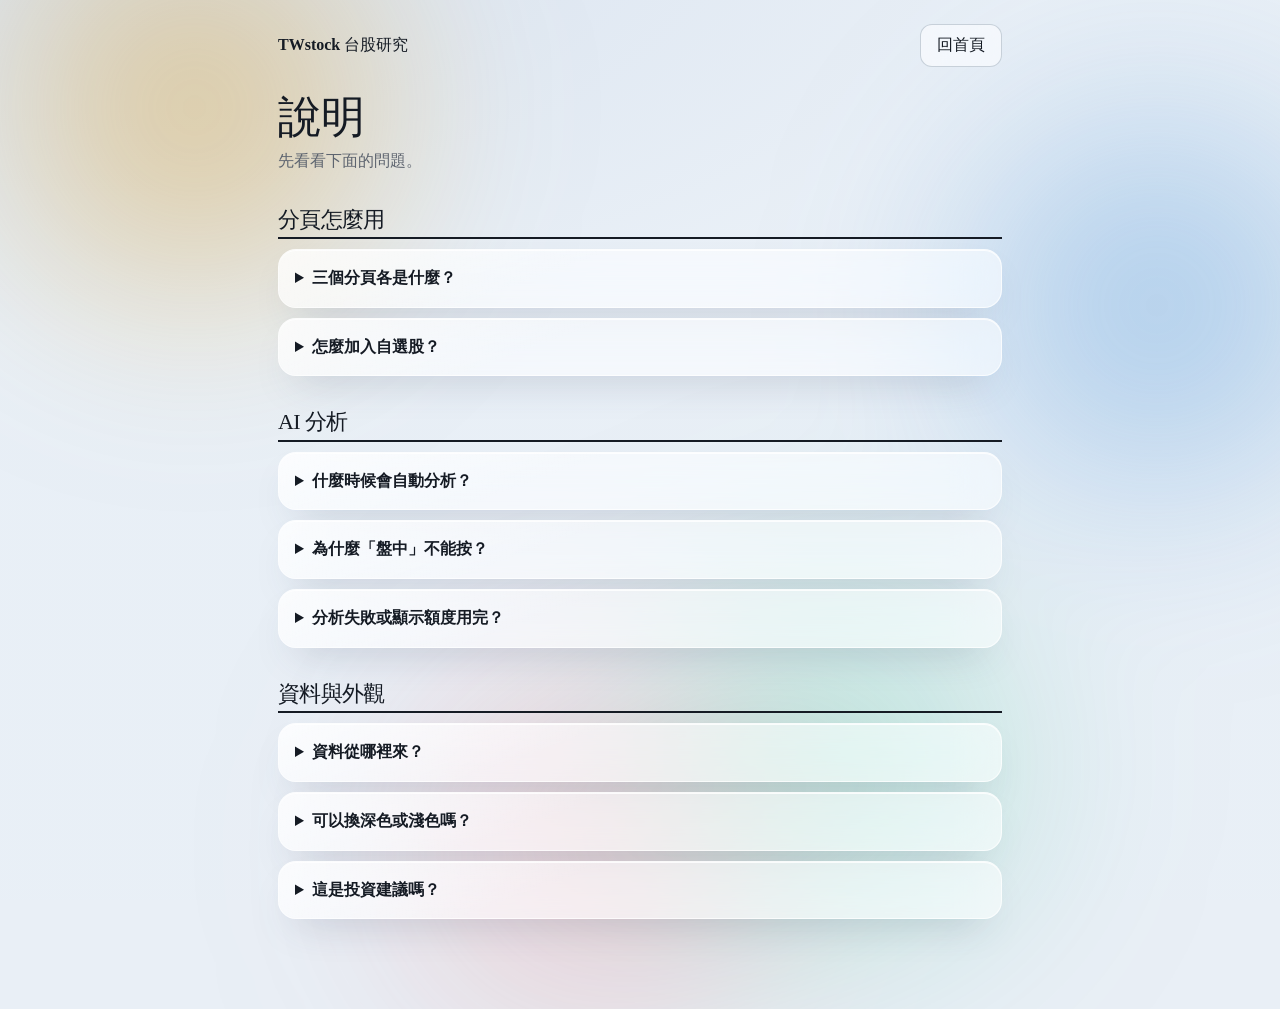
==== commit 7a5ca14b: "help.html: same aurora background and glass cards as the main site, follows light / dark Co-Authored" ====
--- a/help.html
+++ b/help.html
@@ -26,27 +26,27 @@
   </script>
   <title>說明 | TWstock</title>
   <link rel="stylesheet" href="https://si70531.github.io/EZexams/assets/fonts/fonts.css">
-  <link rel="stylesheet" href="./assets/tokens.css?v=20261126g">
-  <link rel="stylesheet" href="./assets/twconsole.css?v=20261126g">
+  <link rel="stylesheet" href="./assets/twconsole.css?v=20261126h">
+  <link rel="stylesheet" href="./assets/twui.css?v=20261126h">
   <style>
-    body { margin: 0; background: var(--color-paper); color: var(--color-ink); }
-    .faq { max-width: 760px; margin: 0 auto; padding: 24px 18px 80px; }
+    .faq { position: relative; z-index: 1; max-width: 760px; margin: 0 auto; padding: 24px 18px 80px; }
     .top { display: flex; justify-content: space-between; align-items: center; }
     .top a { color: var(--color-ink); text-decoration: none; }
-    .home { padding: 8px 16px; border: 1.5px solid var(--glass-line-2, #888); border-radius: 12px; }
+    .home { padding: 8px 16px; border: 1px solid var(--glass-line-2); border-radius: 12px; background: var(--glass); -webkit-backdrop-filter: var(--blur); backdrop-filter: var(--blur); }
     h1 { font-size: clamp(30px, 6vw, 44px); margin: 28px 0 8px; }
-    h2 { font-size: 22px; margin: 34px 0 10px; padding-bottom: 6px; border-bottom: 2px solid var(--color-ink); }
-    details { border: 1.5px solid var(--glass-line-2, #888); border-radius: 10px; padding: 10px 16px; margin: 10px 0; }
+    h2 { max-width: none; font-size: 22px; margin: 34px 0 10px; padding-bottom: 6px; border-bottom: 2px solid var(--color-ink); }
+    details { padding: 10px 16px; margin: 10px 0; }
     summary { cursor: pointer; font-weight: 600; }
     details p { margin: 8px 0 2px; color: var(--color-ink-2); line-height: 1.7; }
   </style>
 </head>
 <body>
+<div class="aurora" aria-hidden="true"><i class="a1"></i><i class="a2"></i><i class="a3"></i><i class="a4"></i></div>
 <main class="faq">
   <div class="top"><a href="./"><b>TWstock</b> 台股研究</a><a class="home" href="./">回首頁</a></div>
   <h1>說明</h1>
   <p style="color:var(--color-muted)">先看看下面的問題。</p>
-  <h2>分頁怎麼用</h2><details><summary>三個分頁各是什麼？</summary><p>「總覽」看大盤、熱力圖與重點；「分析」放收盤、盤前、盤中三份 AI 分析；「股票」有自選股、強勢股等清單，點任一檔股票就會打開它的個股分析。</p></details><details><summary>怎麼加入自選股？</summary><p>在股票清單中把該列向左滑（手機）或使用該列的星號，就會加入自選股。</p></details><h2>AI 分析</h2><details><summary>什麼時候會自動分析？</summary><p>盤前分析在交易日前一晚 05:30（台北時間）左右自動產生；盤中分析在交易日 13:00；收盤摘要在 15:30 收盤後自動產生，不需要也沒有按鈕。三份都會同步傳到 Telegram。</p></details><details><summary>為什麼「盤中」不能按？</summary><p>盤中分析只在交易日 09:00–13:30 可手動執行；非開盤時間、連假或休市日會顯示無法分析。</p></details><details><summary>分析失敗或顯示額度用完？</summary><p>AI 使用的是免費額度，各模型每天有上限，約在台北時間下午 3、4 點重置。稍後再試，或等下一次自動分析。</p></details><h2>資料與外觀</h2><details><summary>資料從哪裡來？</summary><p>行情與報表來自證交所公開資料，新聞來自 Google 新聞。資料可能有延遲或缺漏，請以券商與證交所為準。</p></details><details><summary>可以換深色或淺色嗎？</summary><p>可以。按右上角的圖示，選「系統」、「淺色」或「深色」；選「系統」會跟隨裝置設定。</p></details><details><summary>這是投資建議嗎？</summary><p>不是。本站僅供個人研究與參考，AI 分析可能出錯，投資請自行判斷並承擔風險。</p></details>
+  <h2>分頁怎麼用</h2><details class="dcard"><summary>三個分頁各是什麼？</summary><p>「總覽」看大盤、熱力圖與重點；「分析」放收盤、盤前、盤中三份 AI 分析；「股票」有自選股、強勢股等清單，點任一檔股票就會打開它的個股分析。</p></details><details class="dcard"><summary>怎麼加入自選股？</summary><p>在股票清單中把該列向左滑（手機）或使用該列的星號，就會加入自選股。</p></details><h2>AI 分析</h2><details class="dcard"><summary>什麼時候會自動分析？</summary><p>盤前分析在交易日前一晚 05:30（台北時間）左右自動產生；盤中分析在交易日 13:00；收盤摘要在 15:30 收盤後自動產生，不需要也沒有按鈕。三份都會同步傳到 Telegram。</p></details><details class="dcard"><summary>為什麼「盤中」不能按？</summary><p>盤中分析只在交易日 09:00–13:30 可手動執行；非開盤時間、連假或休市日會顯示無法分析。</p></details><details class="dcard"><summary>分析失敗或顯示額度用完？</summary><p>AI 使用的是免費額度，各模型每天有上限，約在台北時間下午 3、4 點重置。稍後再試，或等下一次自動分析。</p></details><h2>資料與外觀</h2><details class="dcard"><summary>資料從哪裡來？</summary><p>行情與報表來自證交所公開資料，新聞來自 Google 新聞。資料可能有延遲或缺漏，請以券商與證交所為準。</p></details><details class="dcard"><summary>可以換深色或淺色嗎？</summary><p>可以。按右上角的圖示，選「系統」、「淺色」或「深色」；選「系統」會跟隨裝置設定。</p></details><details class="dcard"><summary>這是投資建議嗎？</summary><p>不是。本站僅供個人研究與參考，AI 分析可能出錯，投資請自行判斷並承擔風險。</p></details>
 </main>
 </body>
 </html>
--- a/assets/twui.css
+++ b/assets/twui.css
@@ -0,0 +1,734 @@
+/* TWstock UI v3: glass shell, sidebar layout, light/dark from the device, motion.
+   Loaded after twconsole.css; everything here overrides it. Widgets that move are driven by assets/twui.js. */
+
+/* ---------- 1. tokens: dark (default) and light ---------- */
+:root {
+  /* the same type as EZexams: Source Serif 4 for Latin, LXGW WenKai TC for Chinese; figures stay in the monospaced face */
+  --font-display: "EZapos", "Source Serif 4", "LXGW WenKai TC", "Noto Sans TC", "PingFang TC", "Microsoft JhengHei", serif;
+  --font-body: var(--font-display);
+  --glass: color-mix(in oklch, oklch(22% 0.012 255) 52%, transparent);
+  --glass-2: color-mix(in oklch, oklch(26% 0.014 255) 46%, transparent);
+  --glass-strong: color-mix(in oklch, oklch(19% 0.012 255) 78%, transparent);
+  --glass-line: color-mix(in oklch, white 10%, transparent);
+  --glass-line-2: color-mix(in oklch, white 18%, transparent);
+  --glass-hi: color-mix(in oklch, white 7%, transparent);
+  --glass-shadow: 0 1px 0 color-mix(in oklch, white 6%, transparent) inset, 0 18px 40px -18px rgb(0 0 0 / .55);
+  --blur: blur(22px) saturate(150%);
+  --bg-0: oklch(13% 0.012 260);
+  --bg-1: oklch(17% 0.02 265);
+  --aur-a: oklch(70% 0.16 75);     /* amber */
+  --aur-u: oklch(62% 0.2 25);      /* up: red */
+  --aur-d: oklch(68% 0.17 155);    /* down: green */
+  --aur-c: oklch(62% 0.14 250);    /* cool */
+  --aur-o: .34;
+  --radius-card: 18px; --radius-pill: 12px;
+  --side: 248px;
+}
+:root[data-theme="light"] {
+  color-scheme: light;
+  --color-paper: oklch(97% 0.006 250); --color-paper-2: oklch(99% 0.004 250); --color-paper-3: oklch(94% 0.008 250);
+  --color-ink: oklch(22% 0.02 260); --color-ink-2: oklch(34% 0.02 260); --color-muted: oklch(50% 0.02 260);
+  --color-rule: oklch(88% 0.01 250); --color-rule-2: oklch(80% 0.012 250);
+  --color-accent: oklch(70% 0.16 70); --color-accent-ink: oklch(20% 0.04 70); --color-accent-soft: oklch(93% 0.05 80); --color-focus: oklch(60% 0.16 70);
+  --color-up: oklch(57% 0.21 25); --color-down: oklch(55% 0.15 150);
+  --color-cool: oklch(55% 0.15 250); --color-cool-soft: oklch(92% 0.04 250);
+  --color-ok: oklch(55% 0.15 150); --color-ok-soft: oklch(94% 0.04 150); --color-bad: oklch(57% 0.2 25); --color-bad-soft: oklch(94% 0.04 25);
+  --glass: color-mix(in oklch, white 58%, transparent);
+  --glass-2: color-mix(in oklch, white 46%, transparent);
+  --glass-strong: color-mix(in oklch, white 82%, transparent);
+  --glass-line: color-mix(in oklch, white 70%, transparent);
+  --glass-line-2: color-mix(in oklch, oklch(80% 0.02 250) 70%, transparent);
+  --glass-hi: color-mix(in oklch, white 60%, transparent);
+  --glass-shadow: 0 1px 0 color-mix(in oklch, white 80%, transparent) inset, 0 18px 40px -20px oklch(40% 0.05 260 / .35);
+  --bg-0: oklch(95% 0.012 250);
+  --bg-1: oklch(91% 0.02 255);
+  --aur-o: .38;
+}
+
+@font-face { font-family: "EZapos"; src: local("Arial"), local("Helvetica Neue"), local("Helvetica"), local("Segoe UI"); unicode-range: U+2018-2019; }
+body, button, input, select, textarea { font-family: var(--font-body); }
+
+/* ---------- 2. backdrop: gradient + drifting aurora that leans red or green with the market ---------- */
+html, body { background: var(--bg-0); }
+body { background: radial-gradient(120% 80% at 10% -10%, var(--bg-1), var(--bg-0) 60%) fixed; }
+.aurora { position: fixed; inset: -20vmax; z-index: 0; pointer-events: none; filter: blur(70px); opacity: 1; }
+.aurora i { position: absolute; width: 48vmax; height: 48vmax; border-radius: 50%; opacity: var(--aur-o); mix-blend-mode: screen; transition: opacity 2.4s ease, background 2.4s ease; }
+:root[data-theme="light"] .aurora i { mix-blend-mode: multiply; }
+.aurora .a1 { background: radial-gradient(circle, var(--aur-a), transparent 65%); left: 8%; top: 4%; animation: drift1 38s ease-in-out infinite alternate; }
+.aurora .a2 { background: radial-gradient(circle, var(--aur-c), transparent 65%); right: 4%; top: 18%; animation: drift2 46s ease-in-out infinite alternate; }
+.aurora .a3 { background: radial-gradient(circle, var(--aur-u), transparent 65%); left: 30%; bottom: 0; opacity: calc(var(--aur-o) * .55); animation: drift3 52s ease-in-out infinite alternate; }
+.aurora .a4 { background: radial-gradient(circle, var(--aur-d), transparent 65%); right: 22%; bottom: 6%; opacity: calc(var(--aur-o) * .55); animation: drift4 44s ease-in-out infinite alternate; }
+:root[data-mood="up"] .aurora .a3 { opacity: calc(var(--aur-o) * 1.25); }
+:root[data-mood="up"] .aurora .a4 { opacity: calc(var(--aur-o) * .2); }
+:root[data-mood="down"] .aurora .a4 { opacity: calc(var(--aur-o) * 1.25); }
+:root[data-mood="down"] .aurora .a3 { opacity: calc(var(--aur-o) * .2); }
+@keyframes drift1 { to { transform: translate(18vmax, 14vmax) scale(1.15); } }
+@keyframes drift2 { to { transform: translate(-22vmax, 10vmax) scale(.9); } }
+@keyframes drift3 { to { transform: translate(-14vmax, -16vmax) scale(1.2); } }
+@keyframes drift4 { to { transform: translate(16vmax, -12vmax) scale(1.1); } }
+.aurora::after { content: ""; position: absolute; inset: 0; background-image: radial-gradient(color-mix(in oklch, var(--color-ink) 7%, transparent) 1px, transparent 1px); background-size: 3px 3px; opacity: .25; }
+.app { position: relative; z-index: 2; }
+
+/* ---------- 3. glass surfaces ---------- */
+.dcard, .dash-note, .thmenu, .side, .topbar, .apppill, .dtabs, .ixdetail, .levent, .lscen {
+  background: var(--glass); -webkit-backdrop-filter: var(--blur); backdrop-filter: var(--blur);
+  border: 1px solid var(--glass-line); box-shadow: var(--glass-shadow); border-radius: var(--radius-card);
+}
+.dcard { position: relative; overflow: hidden; isolation: isolate; }
+/* a lit top edge on every card */
+.dcard::before { content: ""; position: absolute; inset: 0; border-radius: inherit; pointer-events: none; z-index: -1;
+  background: linear-gradient(160deg, var(--glass-hi), transparent 38%); }
+/* inner tiles: a second, lighter layer of glass */
+.snap, .aikv div, .pmchance div, .pmf, .sohlc > div, .mcell, .ixkv, .aiorder, .aisum, .dcard .dcard {
+  background: var(--glass-2); border: 1px solid var(--glass-line); border-radius: var(--radius-pill); box-shadow: none;
+}
+.in, .msearch, .ssearch, input.in, select.in, textarea {
+  background: var(--glass-2) !important; border: 1px solid var(--glass-line-2) !important; border-radius: var(--radius-pill) !important;
+  -webkit-backdrop-filter: blur(10px); backdrop-filter: blur(10px); transition: border-color .2s, box-shadow .2s;
+}
+.in:focus, .msearch:focus, .ssearch:focus { outline: none; border-color: var(--color-accent) !important; box-shadow: 0 0 0 4px color-mix(in oklch, var(--color-accent) 22%, transparent); }
+.btn, .chip {
+  background: var(--glass-2); border: 1px solid var(--glass-line-2); border-radius: var(--radius-pill); color: var(--color-ink);
+  transition: transform .18s var(--ease-out), background .2s, border-color .2s;
+}
+.btn:hover, .chip:hover { background: var(--glass-hi); transform: translateY(-1px); }
+.btn:active, .chip:active, .aigo:active { transform: scale(.97); }
+.chip[aria-pressed="true"] { background: color-mix(in oklch, var(--color-accent) 22%, transparent); border-color: var(--color-accent); color: var(--color-ink); }
+.aigo { border-radius: var(--radius-pill); background: linear-gradient(135deg, var(--color-accent), color-mix(in oklch, var(--color-accent) 70%, var(--aur-u))); box-shadow: 0 10px 24px -10px var(--color-accent); transition: transform .18s var(--ease-out), box-shadow .2s; }
+.aigo:hover { transform: translateY(-1px); box-shadow: 0 14px 30px -10px var(--color-accent); }
+
+/* ---------- 4. shell: sidebar (wide), top bar, tabs (tablet), bottom pill (phone) ---------- */
+.app header { display: none; }                       /* replaced by .topbar (built by twui.js) */
+.topbar { position: sticky; top: 10px; z-index: var(--z-sticky); display: flex; align-items: center; gap: var(--space-sm); margin: 10px 0 var(--space-sm); padding: 10px 14px; }
+.topbar .tb-title { display: flex; align-items: baseline; gap: 10px; min-width: 0; }
+.topbar .tb-title h2 { margin: 0; font-size: var(--text-lg); font-weight: 600; letter-spacing: -.01em; white-space: nowrap; }
+.topbar .tb-brand { display: none; align-items: center; gap: 10px; font-weight: 600; }
+.topbar .tb-right { margin-left: auto; display: flex; align-items: center; gap: var(--space-xs); flex-wrap: wrap; justify-content: flex-end; }
+.mk { display: grid; place-items: center; width: 34px; height: 34px; border-radius: 11px; background: linear-gradient(135deg, var(--color-accent), color-mix(in oklch, var(--color-accent) 55%, var(--aur-u))); color: var(--color-accent-ink); font: 600 var(--text-xs)/1 var(--font-outlier); box-shadow: 0 8px 20px -8px var(--color-accent); }
+.dash-note { padding: 8px 12px; font-size: var(--text-sm); }
+.statuschip { display: inline-flex; align-items: center; gap: 8px; padding: 4px 10px; border-radius: 999px; border: 1px solid var(--glass-line-2); background: var(--glass-2); font-size: var(--text-xs); color: var(--color-muted); white-space: nowrap; }
+.statuschip i { width: 8px; height: 8px; border-radius: 50%; background: var(--color-muted); }
+.statuschip[data-s="day"] i, .statuschip[data-s="night"] i { background: var(--color-ok); box-shadow: 0 0 0 0 var(--color-ok); animation: pulse 1.8s infinite; }
+.statuschip[data-s="night"] i { background: var(--color-cool); box-shadow: 0 0 0 0 var(--color-cool); }
+@keyframes pulse { 0% { box-shadow: 0 0 0 0 color-mix(in oklch, currentColor 50%, transparent); } 70% { box-shadow: 0 0 0 8px transparent; } 100% { box-shadow: 0 0 0 0 transparent; } }
+.statuschip b { font: 500 var(--text-xs)/1 var(--font-outlier); color: var(--color-ink); }
+
+.app main { padding: 0 var(--gutter) 64px; }
+.dash { width: min(1480px, 100%); }
+.dtabs { position: sticky; top: 76px; z-index: calc(var(--z-sticky) - 1); display: inline-flex; width: max-content; max-width: 100%; padding: 5px; gap: 4px; border-radius: 999px; }
+.dtabs button { border-radius: 999px; border: 0; padding: 8px 16px; }
+.dtabs button[aria-selected="true"] { background: var(--color-ink); color: var(--color-paper); border: 0; }
+.apppill { border-radius: 22px; }
+.apppill .ap-hl { background: color-mix(in oklch, var(--color-accent) 24%, transparent); border-radius: 16px; }
+
+/* the sidebar, built by twui.js: brand, navigation, market clock, mini watchlist */
+.side { display: none; }
+@media (min-width: 1100px) {
+  .side { position: fixed; z-index: var(--z-sticky); top: 12px; bottom: 12px; left: 12px; width: var(--side); display: flex; flex-direction: column; gap: 14px; padding: 16px 14px 72px; overflow: hidden; }
+  .app { padding-left: calc(var(--side) + 24px); }
+  .dtabs { display: none !important; }
+  .app main { padding-left: 0; }
+}
+.side .sb-brand { display: flex; align-items: center; gap: 10px; font-weight: 600; font-size: var(--text-md); padding: 2px 4px 6px; }
+.side .sb-brand small { display: block; font-weight: 400; color: var(--color-muted); font-size: var(--text-xs); }
+.side nav { position: relative; display: grid; gap: 4px; }
+.side nav .sb-hl { position: absolute; left: 0; right: 0; top: 0; height: 44px; border-radius: 13px; background: color-mix(in oklch, var(--color-accent) 20%, transparent); border: 1px solid color-mix(in oklch, var(--color-accent) 45%, transparent); transition: transform .45s cubic-bezier(.2,.9,.3,1.2); }
+.side nav button { position: relative; z-index: 1; display: flex; align-items: center; gap: 12px; height: 44px; padding: 0 12px; border: 0; border-radius: 13px; background: none; color: var(--color-muted); font-size: var(--text-sm); font-weight: 500; text-align: left; cursor: pointer; transition: color .2s; }
+.side nav button:hover { color: var(--color-ink); }
+.side nav button[aria-current="true"] { color: var(--color-ink); }
+.side nav svg { width: 20px; height: 20px; fill: none; stroke: currentColor; stroke-width: 1.9; stroke-linecap: round; stroke-linejoin: round; }
+.side .sb-h { margin: 4px 4px 0; font-size: var(--text-xs); color: var(--color-muted); letter-spacing: .06em; }
+.side .sb-clock { padding: 12px; border-radius: 14px; background: var(--glass-2); border: 1px solid var(--glass-line); display: grid; gap: 6px; }
+.side .sb-clock .t { font: 500 var(--text-2xl)/1 var(--font-outlier); letter-spacing: -.02em; }
+.side .sb-clock .s { display: flex; justify-content: space-between; align-items: center; font-size: var(--text-xs); color: var(--color-muted); }
+.side .sb-ix { display: flex; justify-content: space-between; font: 500 var(--text-sm)/1.2 var(--font-outlier); }
+.side .sb-watch { display: grid; align-content: start; gap: 2px; overflow: auto; min-height: 0; flex: 1; margin: 0 -6px; padding: 0 6px; scrollbar-width: thin; }
+.side .sb-row { display: grid; grid-template-columns: 1fr auto; align-content: center; gap: 1px 8px; min-height: 0; height: auto; line-height: 1.3; padding: 7px 8px; border-radius: 11px; border: 0; background: none; color: var(--color-ink); text-align: left; cursor: pointer; transition: background .2s; }
+.side .sb-row:hover { background: var(--glass-2); }
+.side .sb-row b { font-weight: 500; font-size: var(--text-sm); white-space: nowrap; overflow: hidden; text-overflow: ellipsis; }
+.side .sb-row span { color: var(--color-muted); font-size: var(--text-xs); }
+.side .sb-row .p { text-align: right; font: 500 var(--text-sm)/1.2 var(--font-outlier); }
+.side .sb-empty { color: var(--color-muted); font-size: var(--text-xs); padding: 4px 8px; }
+.side .sb-foot { display: flex; gap: 8px; align-items: center; justify-content: space-between; }
+.theme { top: 18px; right: 18px; }
+@media (min-width: 1100px) { .theme { top: auto; bottom: 26px; left: 30px; right: auto; } }
+.themebtn { border-radius: 12px; background: var(--glass); -webkit-backdrop-filter: var(--blur); backdrop-filter: var(--blur); border: 1px solid var(--glass-line-2); }
+.topbar .tb-right { padding-right: 46px; }
+@media (min-width: 1100px) { .topbar .tb-right { padding-right: 0; } }
+@media (max-width: 1099px) { .topbar .tb-brand { display: flex; } .topbar .tb-title { display: none; } }
+
+/* ---------- 5. page layouts ---------- */
+/* overview: index tiles, then the pre-market note beside the market figures, then the list */
+.ixgrid { gap: 14px; }
+.ixcard { min-height: 178px; padding-bottom: 62px; }
+.ixcard .big { font-size: clamp(1.5rem, 2.2vw, 2rem); letter-spacing: -.02em; }
+.ixcard svg.spark { position: absolute; left: 16px; right: 16px; width: auto; height: 42px; bottom: 14px; }
+.ovbento { display: grid; grid-template-columns: minmax(0, 2fr) minmax(280px, 1fr); gap: 14px; align-items: stretch; }
+.ovbento > .dcard { margin: 0; }
+.ovbento .mstrip { grid-template-columns: 1fr 1fr; align-content: start; gap: 10px; }
+.ovbento .mstrip .mcell { padding: 12px; }
+.ovbento .mstrip .mcell:last-child { grid-column: 1 / -1; }
+@media (max-width: 900px) { .ovbento { grid-template-columns: 1fr; } .ovbento .mstrip { grid-template-columns: repeat(3, minmax(0, 1fr)); } .ovbento .mstrip .mcell:last-child { grid-column: auto; } }
+@media (max-width: 560px) { .ovbento .mstrip { grid-template-columns: 1fr 1fr; } }
+.mcell b { font: 500 var(--text-xl)/1.1 var(--font-outlier); }
+.mkt .mwrap { border-radius: 12px; }
+.mtbl tbody tr { transition: background .2s; }
+.mtbl tbody tr:hover { background: var(--glass-2); }
+.pxpill { border-radius: 9px; transition: background .4s, box-shadow .4s; }
+
+/* stock page: chart on the left, the snapshot / fundamentals / news column on the right */
+@media (min-width: 1180px) {
+  #dpStock.on { grid-template-columns: minmax(0, 1fr) 360px; align-items: start; }
+  #dpStock > .shead, #dpStock > .ixdetail { grid-column: 1 / -1; }
+  /* the right column (snapshot, fundamentals, news) runs beside both the chart and the AI team, so long news never leaves a gap on the left */
+  #dpStock.on { grid-template-rows: auto auto auto 1fr; }
+  #dpStock > .sgrid { grid-column: 2; grid-row: 2 / span 3; display: grid; grid-template-columns: 1fr; gap: 12px; align-content: start; }
+  #dpStock > .sai { grid-column: 1; grid-row: 3; }
+}
+.shead .big, .spx .big { font-size: clamp(2rem, 3.2vw, 2.8rem); letter-spacing: -.02em; }
+
+/* watchlist */
+.wgrid { grid-template-columns: repeat(auto-fill, minmax(230px, 1fr)) !important; gap: 14px; }
+
+/* ---------- 6. widgets ---------- */
+/* tilt + sheen (pointer position in --mx/--my, tilt in --rx/--ry, set by twui.js) */
+.tilt { transform: perspective(900px) rotateX(var(--rx, 0deg)) rotateY(var(--ry, 0deg)) translateY(var(--lift, 0px)); transition: transform .5s cubic-bezier(.2,.9,.3,1); will-change: transform; }
+.tilt.tilting { transition: transform .08s linear; --lift: -2px; }
+.tilt::after { content: ""; position: absolute; inset: 0; border-radius: inherit; pointer-events: none; z-index: 3; opacity: 0; transition: opacity .35s;
+  background: radial-gradient(420px circle at var(--mx, 50%) var(--my, 50%), color-mix(in oklch, white 16%, transparent), transparent 45%); }
+.tilt.tilting::after { opacity: 1; }
+:root[data-theme="light"] .tilt::after { background: radial-gradient(420px circle at var(--mx, 50%) var(--my, 50%), color-mix(in oklch, white 32%, transparent), transparent 45%); }
+
+/* numbers: a flash in the market colour when they change (the count itself is animated by twui.js) */
+.nflash-up { animation: nfu 1.1s ease-out; }
+.nflash-down { animation: nfd 1.1s ease-out; }
+@keyframes nfu { 0% { text-shadow: 0 0 18px var(--color-up); color: var(--color-up); } 100% { text-shadow: none; } }
+@keyframes nfd { 0% { text-shadow: 0 0 18px var(--color-down); color: var(--color-down); } 100% { text-shadow: none; } }
+.pxpill.lim.pxflash-up { box-shadow: 0 0 0 3px color-mix(in oklch, var(--color-up) 45%, transparent); }
+.pxpill.lim.pxflash-down { box-shadow: 0 0 0 3px color-mix(in oklch, var(--color-down) 45%, transparent); }
+
+/* skeletons: whatever still says 載入中 becomes shimmering bars */
+.skel { position: relative; color: transparent !important; min-height: 1.2em; border-radius: 8px; overflow: hidden; background: color-mix(in oklch, var(--color-ink) 7%, transparent); user-select: none; }
+.skel * { visibility: hidden; }
+.skel::after { content: ""; position: absolute; inset: 0; transform: translateX(-100%); background: linear-gradient(90deg, transparent, color-mix(in oklch, var(--color-ink) 12%, transparent), transparent); animation: shim 1.3s infinite; }
+p.skel, div.skel.block { min-height: 64px; }
+.big.skel { display: inline-block; min-width: 8ch; }
+@keyframes shim { to { transform: translateX(100%); } }
+
+/* panels arrive softly when a tab opens */
+.dpanel.on { animation: panelin .55s cubic-bezier(.2,.9,.3,1); }
+@keyframes panelin { from { opacity: 0; transform: translateY(10px) scale(.995); filter: blur(4px); } to { opacity: 1; transform: none; filter: none; } }
+
+.ixcard svg.spark:not(.up):not(.down) { display: none; }
+@media (max-width: 720px) { .topbar { top: 6px; padding: 8px 10px; } .topbar .tb-right { padding-right: 44px; } .tbchip .tt { display: none; } }
+
+/* theme switch in the top bar: follow the device / light / dark */
+@media (max-width: 900px) { .topbar .tb-right { padding-right: 0 !important; }
+:root, body, .dcard, .side, .topbar { transition: background-color .5s ease, color .5s ease, border-color .5s ease; }
+
+/* ---------- 7. denser layout and the overview board ---------- */
+.dash { gap: 12px; }
+.dpanel.on { gap: 12px; }
+.dcard { padding: 14px 16px; }
+.app main { padding: 0 18px 48px; }
+@media (min-width: 1100px) { .app { padding-left: calc(var(--side) + 18px); } }
+.ixcard { min-height: 160px; padding-bottom: 56px; }
+.mstrip { padding: 10px; gap: 10px; }
+.mstrip .mcell { padding: 10px 12px; }
+.board { display: grid; gap: 12px; grid-template-columns: repeat(12, minmax(0, 1fr)); grid-auto-flow: dense; }
+.board > .dcard { margin: 0; min-width: 0; display: flex; flex-direction: column; gap: 10px; }
+.bd-dist { grid-column: span 6; } .bd-up, .bd-down { grid-column: span 3; }
+.bd-vol { grid-column: span 6; } .bd-pm { grid-column: span 6; }
+@media (max-width: 1350px) { .bd-dist { grid-column: span 12; } .bd-up, .bd-down { grid-column: span 6; } .bd-vol, .bd-pm { grid-column: span 6; } }
+@media (max-width: 760px) { .board > .dcard { grid-column: span 12 !important; } }
+.bd-h { display: flex; align-items: baseline; justify-content: space-between; gap: 8px; }
+.bd-h h3 { margin: 0; font-size: var(--text-md); font-weight: 600; }
+.bd-bars { flex: 1; min-height: 200px; display: grid; grid-template-columns: repeat(9, minmax(0, 1fr)); gap: 8px; align-items: end; }
+.bd-col { height: 100%; display: grid; grid-template-rows: auto 1fr auto; justify-items: center; gap: 4px; min-height: 0; }
+.bd-col .bd-b { align-self: end; width: 100%; height: max(var(--h), 3px); border-radius: 8px 8px 3px 3px; transform-origin: bottom; background: var(--color-muted); opacity: .9; }
+.bd-col .bd-b.up { background: linear-gradient(180deg, var(--color-up), color-mix(in oklch, var(--color-up) 45%, transparent)); }
+.bd-col .bd-b.down { background: linear-gradient(180deg, var(--color-down), color-mix(in oklch, var(--color-down) 45%, transparent)); }
+.bd-col .bd-c { font: 500 var(--text-xs)/1 var(--font-outlier); color: var(--color-ink); }
+.bd-col .bd-l { font-size: 11px; color: var(--color-muted); white-space: nowrap; }
+.bd-list { display: grid; gap: 2px; }
+.bd-row { display: grid; grid-template-columns: minmax(0, 1fr) auto 64px; align-items: center; gap: 8px; padding: 6px 8px; border: 0; border-radius: 10px; background: none; color: var(--color-ink); text-align: left; cursor: pointer; transition: background .2s; }
+.bd-row:hover { background: var(--glass-2); }
+.bd-nm { display: flex; align-items: baseline; gap: 6px; min-width: 0; }
+.bd-nm b { font-weight: 500; font-size: var(--text-sm); white-space: nowrap; overflow: hidden; text-overflow: ellipsis; }
+.bd-nm i { font-style: normal; font-size: 11px; color: var(--color-muted); }
+.bd-px, .bd-v { font: 500 var(--text-sm)/1.2 var(--font-outlier); text-align: right; }
+.bd-vrow { background-image: linear-gradient(90deg, color-mix(in oklch, var(--color-cool) 22%, transparent), color-mix(in oklch, var(--color-cool) 8%, transparent)); background-repeat: no-repeat; background-size: var(--w) 100%; }
+.bd-tiles { flex: 1; display: grid; grid-template-columns: repeat(auto-fit, minmax(104px, 1fr)); grid-auto-rows: minmax(70px, 1fr); gap: 8px; }
+.bd-tile { align-content: center; }
+.bd-tile { display: grid; gap: 2px; padding: 10px; border-radius: 12px; border: 1px solid var(--glass-line); text-align: left; cursor: pointer; color: var(--color-ink); background: var(--glass-2); transition: transform .2s; }
+.bd-tile.up { background: color-mix(in oklch, var(--color-up) calc(var(--a) * 100%), transparent); }
+.bd-tile.down { background: color-mix(in oklch, var(--color-down) calc(var(--a) * 100%), transparent); }
+.bd-tile b { font-weight: 600; font-size: var(--text-sm); white-space: nowrap; overflow: hidden; text-overflow: ellipsis; }
+.bd-tile span { font: 600 var(--text-md)/1.1 var(--font-outlier); }
+.bd-tile i { font-style: normal; font: 400 var(--text-xs)/1 var(--font-outlier); opacity: .8; }
+.bd-tile:hover { transform: translateY(-2px); }
+.bd-go { font-size: var(--text-xs); padding: 4px 10px; }
+.bd-call { display: flex; align-items: center; gap: 10px; flex-wrap: wrap; }
+.bd-head { margin: 0; font-weight: 500; line-height: 1.5; }
+.bd-ch { display: grid; grid-template-columns: repeat(3, minmax(0, 1fr)); gap: 6px; }
+.bd-ch div { display: grid; gap: 2px; padding: 8px; border-radius: 10px; background: var(--glass-2); border: 1px solid var(--glass-line); }
+.bd-ch span { font-size: 11px; color: var(--color-muted); } .bd-ch b { font: 600 var(--text-md)/1 var(--font-outlier); }
+/* the pre-market and watch pages no longer leave a half-empty screen */
+#dpPre.on, #dpMid.on { align-content: start; }
+.wgrid { grid-template-columns: repeat(auto-fill, minmax(210px, 1fr)) !important; }
+
+/* ---------- 8. full-on effects: flowing borders, rainbow titles, neon figures (the backdrop particles are a canvas from twui.js) ---------- */
+@property --ang { syntax: "<angle>"; initial-value: 0deg; inherits: false; }
+@property --hue { syntax: "<number>"; initial-value: 0; inherits: true; }
+:root { --ring-a: oklch(80% 0.16 75); --ring-b: oklch(72% 0.2 330); --ring-c: oklch(78% 0.15 220); --ring-w: 1.5px; }
+:root[data-theme="light"] { --ring-a: oklch(72% 0.17 70); --ring-b: oklch(62% 0.22 330); --ring-c: oklch(62% 0.17 230); }
+/* the lit top edge moves into the background so ::before can draw the ring */
+.dcard { background: linear-gradient(160deg, var(--glass-hi), transparent 38%), var(--glass); }
+.dcard::before {
+  inset: 0; z-index: 0; padding: var(--ring-w);
+  background: conic-gradient(from var(--ang), transparent 0deg, var(--ring-a) 40deg, var(--ring-b) 95deg, transparent 150deg, transparent 200deg, var(--ring-c) 250deg, transparent 320deg);
+  -webkit-mask: linear-gradient(#000 0 0) content-box, linear-gradient(#000 0 0); -webkit-mask-composite: xor; mask-composite: exclude;
+  animation: ring 7s linear infinite; opacity: .75;
+}
+.dcard .dcard::before, .snap::before { display: none; }
+.dcard > * { position: relative; z-index: 1; }
+.dcard:nth-child(2n)::before { animation-duration: 9s; animation-direction: reverse; }
+.dcard:nth-child(3n)::before { animation-duration: 11s; }
+@keyframes ring { to { --ang: 360deg; } }
+/* hot cards (big moves, limit up / down) get a brighter, faster ring in the market colour and a glow */
+.hot-up::before { --ring-a: var(--color-up); --ring-b: oklch(85% 0.17 60); --ring-c: var(--color-up); animation-duration: 3s !important; opacity: 1; --ring-w: 2px; }
+.hot-down::before { --ring-a: var(--color-down); --ring-b: oklch(85% 0.14 190); --ring-c: var(--color-down); animation-duration: 3s !important; opacity: 1; --ring-w: 2px; }
+.hot-up { box-shadow: var(--glass-shadow), 0 0 36px -8px color-mix(in oklch, var(--color-up) 70%, transparent); }
+.hot-down { box-shadow: var(--glass-shadow), 0 0 36px -8px color-mix(in oklch, var(--color-down) 70%, transparent); }
+.limit { animation: limitpulse 1.6s ease-in-out infinite; }
+@keyframes limitpulse { 50% { box-shadow: var(--glass-shadow), 0 0 60px -4px color-mix(in oklch, currentColor 60%, transparent); } }
+
+/* rainbow titles: card headings, page title, brand */
+.dcard h3, .dcard h4 > :first-child:not(.aitag), .topbar .tb-title h2, .side .sb-brand > div, .bd-h h3, .aihead h3 {
+  background: linear-gradient(90deg, var(--ring-a), var(--ring-b), var(--ring-c), var(--ring-a)); background-size: 300% 100%;
+  -webkit-background-clip: text; background-clip: text; color: transparent; animation: rainbow 8s linear infinite;
+}
+.topbar .tb-title h2 { font-size: var(--text-xl); font-weight: 700; }
+@keyframes rainbow { to { background-position: 300% 0; } }
+.mk { animation: mkglow 4s ease-in-out infinite; }
+@keyframes mkglow { 50% { box-shadow: 0 0 26px -2px var(--color-accent), 0 0 4px var(--ring-b); } }
+
+/* neon figures: the big numbers glow in their market colour */
+.big, .sb-clock .t, .mcell b, .bd-tile span { text-shadow: 0 0 18px color-mix(in oklch, currentColor 45%, transparent), 0 0 2px color-mix(in oklch, currentColor 60%, transparent); }
+.big.up, .ixchg.up, .sb-ix b.up { text-shadow: 0 0 16px color-mix(in oklch, var(--color-up) 75%, transparent), 0 0 3px var(--color-up); }
+.big.down, .ixchg.down, .sb-ix b.down { text-shadow: 0 0 16px color-mix(in oklch, var(--color-down) 75%, transparent), 0 0 3px var(--color-down); }
+:root[data-theme="light"] .big, :root[data-theme="light"] .mcell b { text-shadow: 0 0 14px color-mix(in oklch, currentColor 25%, transparent); }
+.sb-clock .t { background: linear-gradient(90deg, var(--color-ink), var(--ring-c), var(--color-ink)); background-size: 200% 100%; -webkit-background-clip: text; background-clip: text; color: transparent; animation: rainbow 6s linear infinite; }
+
+/* buttons and chips shimmer */
+.aigo, .chip[aria-pressed="true"], .side nav .sb-hl { background-size: 200% 100%; animation: shimmer 4s linear infinite; }
+.chip[aria-pressed="true"] { background-image: linear-gradient(90deg, color-mix(in oklch, var(--color-accent) 25%, transparent), color-mix(in oklch, var(--ring-b) 22%, transparent), color-mix(in oklch, var(--color-accent) 25%, transparent)); }
+.side nav .sb-hl { background-image: linear-gradient(90deg, color-mix(in oklch, var(--color-accent) 24%, transparent), color-mix(in oklch, var(--ring-b) 20%, transparent), color-mix(in oklch, var(--ring-c) 20%, transparent), color-mix(in oklch, var(--color-accent) 24%, transparent)); box-shadow: 0 0 22px -6px var(--color-accent); }
+@keyframes shimmer { to { background-position: 200% 0; } }
+
+/* backdrop canvas (particles and light streaks) */
+.bgfx { position: fixed; inset: 0; width: 100%; height: 100%; z-index: 1; pointer-events: none; }
+
+/* long news lists scroll inside their card */
+.snews .newslist { max-height: 460px; overflow: auto; overscroll-behavior: contain; scrollbar-width: thin; margin-right: -6px; padding-right: 6px;
+  -webkit-mask: linear-gradient(#000 calc(100% - 28px), transparent); mask: linear-gradient(#000 calc(100% - 28px), transparent); }
+
+/* pre-market picks */
+.pmpicks { margin: 12px 0; }
+.pmph { display: flex; align-items: baseline; gap: 12px; flex-wrap: wrap; margin-bottom: 8px; }
+.pmph h4 { margin: 0; font-size: var(--text-lg); }
+.pmpgrid { display: grid; grid-template-columns: repeat(auto-fit, minmax(min(100%, 520px), 1fr)); gap: 12px; }
+.pmpick { display: block; width: 100%; text-align: left; color: var(--color-ink); cursor: pointer; font: inherit; }
+.pmpick .aiohead b.up, .pmpick .aiohead b.down, .pmpick .aiohead > b:not(.pmpn) { font-size: 1.35em; }
+.pmpn { font-size: 1.15em !important; } .pmpn i { font-style: normal; font-size: .75em; color: var(--color-muted); }
+.pmpw { margin: 6px 0 10px; line-height: 1.6; }
+.pmpick .aikv { grid-template-columns: repeat(4, minmax(0, 1fr)); }
+@media (max-width: 900px) { .pmpick .aikv { grid-template-columns: repeat(2, minmax(0, 1fr)); } }
+.bd-picks { display: grid; gap: 2px; }
+
+/* search suggestions sit above everything else in the card, on solid frosted glass */
+.dcard > .sfind { z-index: 30; }
+.ssug { z-index: 40; background: var(--glass-strong); -webkit-backdrop-filter: blur(26px) saturate(150%); backdrop-filter: blur(26px) saturate(150%);
+  border: 1px solid var(--glass-line-2); box-shadow: 0 24px 50px -16px rgb(0 0 0 / .55); border-radius: 14px; max-height: 60vh; overflow: auto; }
+:root[data-theme="dark"] .ssug { background: oklch(19% 0.014 255); }
+:root[data-theme="light"] .ssug { background: oklch(99% 0.004 250); }
+.ssug button { min-height: 44px; }
+.ssug button:hover, .ssug button:focus-visible { background: var(--glass-2); }
+.dcard.shead { overflow: visible; z-index: 20; }
+
+.pmrow { display: grid; grid-template-columns: repeat(auto-fit, minmax(min(100%, 380px), 1fr)); gap: 12px; margin-top: 10px; }
+.pmseg h4 { margin: 0 0 6px; display: flex; align-items: center; gap: 8px; flex-wrap: wrap; font-size: var(--text-sm); }
+.pmcw { margin: 6px 0 0; font-size: var(--text-sm); }
+.side .sb-row { height: auto !important; min-height: 44px !important; grid-auto-rows: auto; }
+.side .sb-watch { grid-auto-rows: max-content; }
+
+/* 5-day plan strip and short analysis points */
+.plan { display: grid; grid-template-columns: repeat(5, minmax(0, 1fr)); gap: 8px; margin-top: 10px; }
+@media (max-width: 760px) { .plan { grid-template-columns: 1fr; } }
+.pday { display: grid; align-content: start; gap: 3px; padding: 10px; border-radius: 12px; background: var(--glass-2); border: 1px solid var(--glass-line); border-top: 3px solid var(--color-muted); min-width: 0; }
+.pday.up { border-top-color: var(--color-up); } .pday.down { border-top-color: var(--color-down); }
+.pday b { font: 600 var(--text-sm)/1.2 var(--font-outlier); }
+.pday .pv { font-size: var(--text-xs); color: var(--color-muted); }
+.pday.up .pv { color: var(--color-up); } .pday.down .pv { color: var(--color-down); }
+.pday .pr { font: 500 var(--text-xs)/1.3 var(--font-outlier); }
+.pday .pdo { font-size: var(--text-xs); line-height: 1.5; }
+.pana { margin: 4px 0 8px; padding-left: 1.1em; display: grid; gap: 2px; font-size: var(--text-sm); line-height: 1.55; }
+.pmpgrid { grid-template-columns: 1fr !important; }
+
+/* ---------- overview: sector heat map, institutional streaks, attention / disposition lists; the close summary ---------- */
+.board2 { margin-top: 12px; }
+.bd-heat { grid-column: span 12; }
+.bd-strk { grid-column: span 7; } .bd-flag { grid-column: span 5; }
+@media (max-width: 1100px) { .bd-strk, .bd-flag { grid-column: span 12; } }
+.bd-heat .bd-h { flex-wrap: wrap; }
+.hmsel { display: flex; align-items: center; gap: 10px; flex-wrap: wrap; min-width: 0; }
+.hmsel b { font-weight: 600; }
+.hmsel em { font-style: normal; }
+.hm { --hm-0: oklch(27% 0.012 260); position: relative; height: 400px; border-radius: 14px; overflow: hidden; background: var(--hm-0); }
+[data-theme="light"] .hm { --hm-0: oklch(91% 0.006 260); }
+@media (max-width: 720px) { .hm { height: 320px; } }
+.hmwait { position: absolute; inset: 0; display: grid; place-items: center; margin: 0; }
+.hmt {
+  position: absolute; display: flex; flex-direction: column; align-items: center; justify-content: center; gap: 2px; padding: 4px;
+  border: 1px solid color-mix(in oklch, var(--bg-0, #000) 55%, transparent); border-radius: 6px; background: var(--hm-0); color: var(--color-ink);
+  text-align: center; overflow: hidden; cursor: pointer;
+  transition: left .6s var(--ease-out), top .6s var(--ease-out), width .6s var(--ease-out), height .6s var(--ease-out), background-color .6s, filter .2s;
+}
+.hmt.up { background: color-mix(in oklab, var(--color-up) calc(var(--a) * 100%), var(--hm-0)); }
+.hmt.down { background: color-mix(in oklab, var(--color-down) calc(var(--a) * 100%), var(--hm-0)); }
+.hmt b { max-width: 100%; font-weight: 600; font-size: var(--text-sm); white-space: nowrap; overflow: hidden; text-overflow: ellipsis; }
+.hmt span { font: 600 var(--text-sm)/1.1 var(--font-outlier); }
+.hmt i { font-style: normal; font: 400 11px/1 var(--font-outlier); opacity: .75; }
+.hmt.sm b { font-size: 11px; } .hmt.sm span { font-size: 11px; } .hmt.sm i { display: none; }
+.hmt.xs > * { display: none; }
+.hmt:hover { z-index: 2; filter: brightness(1.18) saturate(1.1); box-shadow: inset 0 0 0 2px var(--color-ink); }
+.hmt:focus-visible { z-index: 2; outline: 2px solid var(--color-focus); outline-offset: -2px; }
+
+.bd-strk .chips { display: flex; flex-wrap: wrap; gap: 6px; }
+.sk-row { grid-template-columns: minmax(0, 1fr) auto 56px; background-repeat: no-repeat; background-size: var(--w) 100%; }
+.bd-strk[data-sg="up"] .sk-row { background-image: linear-gradient(90deg, color-mix(in oklch, var(--color-up) 22%, transparent), color-mix(in oklch, var(--color-up) 6%, transparent)); }
+.bd-strk[data-sg="down"] .sk-row { background-image: linear-gradient(90deg, color-mix(in oklch, var(--color-down) 22%, transparent), color-mix(in oklch, var(--color-down) 6%, transparent)); }
+.sk-n { font-weight: 600; }
+
+.sflag { display: inline-block; margin-left: 6px; padding: 0 7px; border-radius: 999px; border: 1px solid; font: 600 11px/17px var(--font-body); font-style: normal; vertical-align: 2px; white-space: nowrap; }
+.sflag.punish { color: var(--color-bad); border-color: var(--color-bad); background: color-mix(in oklch, var(--color-bad) 16%, transparent); }
+.sflag.notice { color: oklch(78% 0.15 80); border-color: oklch(78% 0.15 80); background: color-mix(in oklch, oklch(78% 0.15 80) 14%, transparent); }
+.sflag.punish { animation: flagpulse 2.4s ease-in-out infinite; }
+@keyframes flagpulse { 50% { box-shadow: 0 0 0 4px color-mix(in oklch, var(--color-bad) 18%, transparent); } }
+.stitle h2 .sflag { font-size: 12px; line-height: 20px; }
+.sflagline { margin: 4px 0 0; padding: 8px 12px; border-radius: 12px; font-size: var(--text-sm); line-height: 1.5; }
+.sflagline.punish { background: color-mix(in oklch, var(--color-bad) 14%, transparent); border: 1px solid color-mix(in oklch, var(--color-bad) 50%, transparent); }
+.sflagline.notice { background: color-mix(in oklch, oklch(78% 0.15 80) 12%, transparent); border: 1px solid color-mix(in oklch, oklch(78% 0.15 80) 45%, transparent); }
+.sflagline[hidden] { display: none; }
+.fl-row { grid-template-columns: minmax(0, 1fr) minmax(0, 1.3fr) auto; }
+.fl-info { font-size: var(--text-xs); color: var(--color-muted); line-height: 1.35; overflow: hidden; display: -webkit-box; -webkit-line-clamp: 2; -webkit-box-orient: vertical; }
+.fl-mine { color: var(--color-accent) !important; font-weight: 600; }
+.fl-foot { margin: 0; font-size: var(--text-xs); }
+.bd-flag .bd-list { max-height: 420px; overflow: auto; }
+
+.dcard.cl { margin-top: 12px; display: grid; gap: 12px; }
+.clout { display: grid; gap: 12px; }
+.clout h4 { margin: 0 0 6px; }
+.clout p, .clout ul { margin: 0; }
+.clnums { display: flex; flex-wrap: wrap; gap: 8px; }
+.clnums > div { display: grid; gap: 2px; padding: 8px 12px; border-radius: 12px; background: var(--glass-2); border: 1px solid var(--glass-line); }
+.clnums span { font-size: var(--text-xs); color: var(--color-muted); }
+.clnums b { font: 600 var(--text-lg)/1.1 var(--font-outlier); }
+.clnums i, .clnums em { font-style: normal; font-family: var(--font-outlier); }
+.clcheck { display: grid; gap: 4px; padding: 10px 14px; border-radius: 14px; border: 1px solid var(--glass-line); background: var(--glass-2); }
+.clcheck p.ok { color: var(--color-ok); } .clcheck p.miss { color: var(--color-bad); }
+.cl-row { grid-template-columns: minmax(0, .8fr) minmax(0, 1.6fr) 72px; }
+.cl-note { font-size: var(--text-xs); color: var(--color-muted); line-height: 1.4; }
+@media (max-width: 560px) { .fl-row, .cl-row { grid-template-columns: minmax(0, 1fr) auto; } .fl-info, .cl-note { grid-column: 1 / -1; grid-row: 2; } }
+
+/* ---------- 自選 controls (these rules were in twmain.css, which the page does not load) ---------- */
+.wlbtn { min-width: 32px; height: 32px; border-radius: 10px; border: 1px solid color-mix(in oklch, var(--color-accent) 45%, transparent); background: color-mix(in oklch, var(--color-accent) 16%, transparent); color: var(--color-ink); font-size: 17px; line-height: 1; cursor: pointer; transition: transform .15s, background .2s; }
+.wlbtn.in { border-color: var(--color-rule-2); background: none; color: var(--color-muted); }
+.wlbtn:hover { transform: scale(1.08); }
+.wlbtn:active { transform: scale(.9); }
+.mbar .msfull { flex: 1 1 100%; }
+.wlmenu { position: fixed; z-index: 60; display: grid; gap: 4px; padding: 6px; border-radius: 14px; border: 1px solid var(--glass-bd, var(--c3)); background: color-mix(in oklch, var(--bg-0) 82%, transparent); backdrop-filter: blur(16px); -webkit-backdrop-filter: blur(16px); box-shadow: 0 12px 32px -10px rgba(0,0,0,.5); animation: wlpop .18s ease-out; }
+.wlmenu button { display: flex; justify-content: space-between; gap: 18px; min-width: 120px; padding: 8px 12px; border: 0; border-radius: 10px; background: none; color: var(--color-ink); font: inherit; cursor: pointer; }
+.wlmenu button:hover { background: var(--glass-hi, rgba(255,255,255,.06)); }
+.wlmenu button[aria-pressed="true"] { color: var(--color-accent); }
+.wlmenu i { font-style: normal; opacity: .8; }
+@keyframes wlpop { from { opacity: 0; transform: translateY(-4px) scale(.97); } }
+.wlbtn.arm { padding: 0 10px; font-size: 13px; white-space: nowrap; color: #fff; background: #d64545; border-color: #d64545; animation: wlpop .18s ease-out; }
+
+/* ---------- interaction layer: tape, live ticks, chart window, menus, palette, pointer light, press ripple ---------- */
+.tape { position: relative; overflow: hidden; margin: 0 0 12px; border-radius: 999px; border: 1px solid var(--glass-line); background: var(--glass-2);
+  -webkit-mask: linear-gradient(90deg, transparent, #000 4%, #000 96%, transparent); mask: linear-gradient(90deg, transparent, #000 4%, #000 96%, transparent); }
+.tape[hidden] { display: none; }
+.tape-track { display: flex; width: max-content; animation: tape var(--dur, 40s) linear infinite; }
+.tape:hover .tape-track, .tape:focus-within .tape-track { animation-play-state: paused; }
+.tape-set { display: flex; }
+.tp { display: inline-flex; align-items: baseline; gap: 8px; padding: 8px 18px; border: 0; border-right: 1px solid var(--glass-line); background: none; color: var(--color-ink); white-space: nowrap; cursor: pointer; font: inherit; transition: background-color .2s; }
+.tp:hover { background: color-mix(in oklch, var(--color-accent) 12%, transparent); }
+.tp b { font-weight: 600; font-size: var(--text-sm); }
+.tp span, .tp em { font: 500 var(--text-sm)/1 var(--font-outlier); font-variant-numeric: tabular-nums; font-style: normal; }
+.tp[data-ix] b { color: var(--color-accent); }
+
+@keyframes tickup { from { background-color: color-mix(in oklab, var(--color-up) 30%, transparent); } to { background-color: transparent; } }
+@keyframes tickdown { from { background-color: color-mix(in oklab, var(--color-down) 30%, transparent); } to { background-color: transparent; } }
+.tick-up { animation: tickup 1.1s cubic-bezier(.16,1,.3,1); } .tick-down { animation: tickdown 1.1s cubic-bezier(.16,1,.3,1); }
+.limtag { display: inline-block; margin-left: 6px; padding: 0 6px; border-radius: 6px; font: 700 11px/18px var(--font-body); font-style: normal; color: #fff; vertical-align: 1px; }
+.limtag.up { background: var(--color-up); box-shadow: 0 2px 10px -2px var(--color-up); }
+.limtag.down { background: var(--color-down); color: oklch(20% 0.03 150); box-shadow: 0 2px 10px -2px var(--color-down); }
+@keyframes limburst { 0% { box-shadow: inset 0 0 0 0 transparent; background-color: color-mix(in oklab, var(--lc) 45%, transparent); } 30% { box-shadow: inset 0 0 0 2px var(--lc); } 100% { box-shadow: inset 0 0 0 0 transparent; background-color: transparent; } }
+.lim-up { --lc: var(--color-up); animation: limburst 1.6s cubic-bezier(.16,1,.3,1) 2; }
+.lim-down { --lc: var(--color-down); animation: limburst 1.6s cubic-bezier(.16,1,.3,1) 2; }
+.mtbl tr[data-code]:focus-visible { outline: 2px solid var(--color-focus); outline-offset: -2px; background: color-mix(in oklch, var(--color-accent) 10%, transparent); }
+
+.cbox { position: relative; cursor: crosshair; }
+.cbox.panning { cursor: grabbing; user-select: none; }
+.kchart .cross.hl { stroke-dasharray: 2 4; }
+.kchart .kdot { stroke: var(--bg-0); stroke-width: 2; }
+.kchart .kdot.up { fill: var(--color-up); } .kchart .kdot.down { fill: var(--color-down); }
+.kchart .ytag rect { fill: var(--color-ink); } .kchart .ytag text { fill: var(--bg-0); font-weight: 600; }
+.kchart .cross, .kchart .kdot, .kchart .ytag { transition: opacity .15s; pointer-events: none; }
+.ktip { position: absolute; left: 0; top: 0; z-index: 5; min-width: 168px; padding: 10px 12px; border-radius: 12px; pointer-events: none;
+  background: color-mix(in oklch, var(--bg-0) 86%, transparent); border: 1px solid var(--glass-line); box-shadow: 0 14px 30px -14px rgba(0,0,0,.6);
+  -webkit-backdrop-filter: blur(14px); backdrop-filter: blur(14px); font-size: var(--text-xs); transition: transform .08s linear; }
+.ktip[hidden] { display: none; }
+.ktip b { display: block; margin-bottom: 6px; font: 600 var(--text-sm)/1 var(--font-outlier); }
+.ktip div { display: grid; grid-template-columns: auto 1fr auto 1fr; gap: 3px 8px; }
+.ktip span { color: var(--color-muted); }
+.ktip em { font: 500 var(--text-xs)/1.3 var(--font-outlier); font-style: normal; text-align: right; font-variant-numeric: tabular-nums; }
+.ktip p { margin: 6px 0 0; color: var(--color-muted); } .ktip p i { font-style: normal; font-family: var(--font-outlier); }
+.cfoot { display: flex; flex-wrap: wrap; justify-content: space-between; gap: 4px 16px; }
+.cfoot p { margin: 0; }
+.chint { color: var(--color-muted); }
+.czoom { margin-right: 10px; color: var(--color-ink); font-family: var(--font-outlier); }
+@media (pointer: coarse) { .chint { display: none; } }
+
+.hmt { transition: left .6s var(--ease-out), top .6s var(--ease-out), width .6s var(--ease-out), height .6s var(--ease-out), background-color .6s, filter .2s, transform .2s var(--ease-out); }
+.hmt:hover { transform: scale(1.035); }
+.hmtip { position: absolute; left: 0; top: 0; z-index: 6; min-width: 180px; max-width: 240px; padding: 10px 12px; border-radius: 12px; pointer-events: none;
+  background: color-mix(in oklch, var(--bg-0) 88%, transparent); border: 1px solid var(--glass-line); box-shadow: 0 16px 34px -16px rgba(0,0,0,.7);
+  -webkit-backdrop-filter: blur(14px); backdrop-filter: blur(14px); font-size: var(--text-xs); color: var(--color-ink); }
+.hmtip[hidden] { display: none; }
+.hmtip b { display: block; margin-bottom: 6px; font-size: var(--text-sm); }
+.hmtip b i, .hmtip b em { font-style: normal; font-family: var(--font-outlier); font-weight: 500; }
+.hmtip div { display: grid; grid-template-columns: auto 1fr; gap: 3px 10px; }
+.hmtip div span { color: var(--color-muted); }
+.hmtip div em { font-style: normal; text-align: right; font-family: var(--font-outlier); }
+.hmtip div em i { font-style: normal; }
+.hmtip ul { margin: 8px 0 0; padding: 6px 0 0; list-style: none; border-top: 1px solid var(--glass-line); display: grid; gap: 2px; }
+.hmtip li { display: flex; justify-content: space-between; gap: 10px; }
+.hmtip li em { font-style: normal; font-family: var(--font-outlier); }
+.hmtip p { margin: 6px 0 0; color: var(--color-muted); font-size: 11px; }
+
+.ctxmenu { position: fixed; z-index: 80; min-width: 210px; padding: 6px; border-radius: 16px; display: grid; gap: 2px;
+  background: color-mix(in oklch, var(--bg-0) 86%, transparent); border: 1px solid var(--glass-line); box-shadow: 0 24px 48px -20px rgba(0,0,0,.75);
+  -webkit-backdrop-filter: blur(18px) saturate(140%); backdrop-filter: blur(18px) saturate(140%); }
+.cx-h { display: grid; grid-template-columns: auto 1fr; align-items: baseline; gap: 2px 8px; padding: 8px 10px 10px; border-bottom: 1px solid var(--glass-line); margin-bottom: 4px; }
+.cx-h b { font-weight: 600; }
+.cx-h i { font-style: normal; color: var(--color-muted); font: 400 var(--text-xs) var(--font-outlier); }
+.cx-h em { grid-column: 1 / -1; font: 500 var(--text-sm) var(--font-outlier); font-style: normal; }
+.ctxmenu button { display: flex; align-items: center; gap: 10px; padding: 8px 10px; border: 0; border-radius: 10px; background: none; color: var(--color-ink); font: inherit; font-size: var(--text-sm); text-align: left; cursor: pointer; }
+.ctxmenu button:hover, .ctxmenu button:focus-visible { background: color-mix(in oklch, var(--color-accent) 16%, transparent); outline: none; }
+.ctxmenu svg { width: 16px; height: 16px; fill: none; stroke: currentColor; stroke-width: 1.8; stroke-linecap: round; stroke-linejoin: round; }
+.cx-l { display: grid; grid-template-columns: repeat(5, 1fr); gap: 4px; padding: 4px 0; }
+.cx-l button { flex-direction: column; gap: 2px; padding: 6px 2px; justify-content: center; border: 1px solid var(--glass-line); font-size: 11px; }
+.cx-l button i { font-style: normal; font-size: var(--text-sm); color: var(--color-muted); }
+.cx-l button[aria-checked="true"] { border-color: var(--color-accent); background: color-mix(in oklch, var(--color-accent) 18%, transparent); }
+.cx-l button[aria-checked="true"] i { color: var(--color-accent); }
+
+.tbsearch { display: inline-flex; align-items: center; gap: 8px; height: 36px; padding: 0 8px 0 12px; border-radius: 999px; border: 1px solid var(--glass-line); background: var(--glass-2); color: var(--color-muted); font: inherit; font-size: var(--text-sm); cursor: pointer; transition: border-color .2s, color .2s; }
+.tbsearch:hover { border-color: var(--color-accent); color: var(--color-ink); }
+.tbsearch svg, .pal-in svg { width: 16px; height: 16px; fill: none; stroke: currentColor; stroke-width: 2; stroke-linecap: round; }
+kbd { padding: 1px 6px; border-radius: 6px; border: 1px solid var(--glass-line); background: color-mix(in oklch, var(--bg-0) 50%, transparent); font: 500 11px/16px var(--font-outlier); color: var(--color-muted); }
+@media (max-width: 720px) { .tbsearch span, .tbsearch kbd { display: none; } .tbsearch { padding: 0 10px; } }
+
+.pal { position: fixed; inset: 0; z-index: 90; display: grid; justify-items: center; align-items: start; padding: min(14vh, 120px) 16px 16px;
+  background: color-mix(in oklch, var(--bg-0) 45%, transparent); -webkit-backdrop-filter: blur(6px); backdrop-filter: blur(6px); }
+.pal-box { width: min(620px, 100%); max-height: min(70vh, 560px); display: grid; grid-template-rows: auto 1fr auto; overflow: hidden; border-radius: 20px;
+  background: color-mix(in oklch, var(--bg-0) 90%, transparent); border: 1px solid var(--glass-line);
+  box-shadow: 0 40px 80px -30px rgba(0,0,0,.8), 0 0 0 1px color-mix(in oklch, var(--color-accent) 18%, transparent); }
+.pal-in { display: flex; align-items: center; gap: 10px; padding: 14px 16px; border-bottom: 1px solid var(--glass-line); color: var(--color-muted); }
+.pal-in input { flex: 1; min-width: 0; border: 0; background: none; color: var(--color-ink); font: inherit; font-size: var(--text-lg); outline: none; caret-color: var(--color-accent); }
+.pal-list { overflow: auto; padding: 6px; overscroll-behavior: contain; }
+.pal-sec { margin: 8px 10px 4px; font-size: 11px; color: var(--color-muted); }
+.pal-it { width: 100%; display: grid; grid-template-columns: 56px auto 1fr auto; align-items: center; gap: 10px; padding: 9px 10px; border: 0; border-radius: 12px; background: none; color: var(--color-ink); font: inherit; text-align: left; cursor: pointer; }
+.pal-it.on { background: color-mix(in oklch, var(--color-accent) 18%, transparent); box-shadow: inset 0 0 0 1px color-mix(in oklch, var(--color-accent) 45%, transparent); }
+.pi-ic { font: 500 var(--text-sm) var(--font-outlier); color: var(--color-muted); }
+.pal-it.on .pi-ic { color: var(--color-accent); }
+.pal-it b { font-weight: 600; }
+.pi-sub { font-size: var(--text-xs); color: var(--color-muted); }
+.pal-it em { font: 500 var(--text-sm) var(--font-outlier); font-style: normal; font-variant-numeric: tabular-nums; }
+.pal-empty { margin: 18px; color: var(--color-muted); }
+.pal-foot { display: flex; gap: 16px; margin: 0; padding: 10px 16px; border-top: 1px solid var(--glass-line); font-size: 11px; color: var(--color-muted); }
+.pal-foot span { display: inline-flex; gap: 4px; align-items: center; }
+@media (max-width: 560px) { .pal-foot span:last-child { display: none; } .pal-it { grid-template-columns: 48px 1fr auto; } .pi-sub { display: none; } }
+
+.sb-prog { display: grid; gap: 4px; }
+.sb-prog[hidden] { display: none; }
+.sb-prog .bar { height: 4px; border-radius: 99px; background: var(--glass-line); overflow: hidden; }
+.sb-prog i { display: block; height: 100%; transform-origin: left; background: linear-gradient(90deg, var(--ring-c), var(--ring-a)); border-radius: inherit; transition: transform 1s linear; }
+.sb-prog[data-s="night"] i { background: linear-gradient(90deg, var(--ring-b), var(--ring-c)); }
+.sb-prog span { font: 500 11px/1 var(--font-outlier); color: var(--color-muted); }
+.sb-prog.ending span { color: var(--color-up); }
+.sb-prog.ending i { animation: pulsebar 1s ease-in-out infinite; }
+@keyframes pulsebar { 50% { filter: brightness(1.6); } }
+
+.dcard.spot { background: radial-gradient(520px circle at var(--sx) var(--sy), color-mix(in oklch, var(--color-accent) 10%, transparent), transparent 45%), linear-gradient(160deg, var(--glass-hi), transparent 38%), var(--glass); }
+.dcard.spot::before { opacity: 1; filter: brightness(1.25); }
+
+.rp { position: fixed; z-index: 70; overflow: hidden; pointer-events: none; }
+.rp i { position: absolute; border-radius: 50%; background: radial-gradient(circle, color-mix(in oklch, var(--color-accent) 55%, white 10%) 0%, transparent 70%); }
+::selection { background: color-mix(in oklch, var(--color-accent) 38%, transparent); color: var(--color-ink); }
+
+/* prices are coloured text; only a stock at limit up / down gets the filled box */
+.mtbl .pxpill, .mtbl .pxpill.up, .mtbl .pxpill.down { background: none; border-color: transparent; box-shadow: none; padding-left: 0; padding-right: 0; font-weight: 600; }
+.mtbl .pxpill.lim { padding: 3px 10px; border-radius: 7px; font-weight: 700; }
+.mtbl .pxpill.lim.up { background: var(--color-up); border-color: var(--color-up); color: #fff; box-shadow: 0 4px 14px -6px var(--color-up); }
+.mtbl .pxpill.lim.down { background: var(--color-down); border-color: var(--color-down); color: oklch(20% 0.03 150); box-shadow: 0 4px 14px -6px var(--color-down); }
+
+/* ---------- distribution bars are buttons: the hovered one stands out, the rest step back ---------- */
+.bd-bars .bd-col { padding: 0; border: 0; background: none; color: inherit; font: inherit; cursor: pointer; border-radius: 10px; transition: opacity .2s, transform .2s var(--ease-out); }
+.bd-bars:hover .bd-col:not(:hover) { opacity: .42; }
+.bd-bars .bd-col:hover { transform: translateY(-3px); }
+.bd-bars .bd-col:hover .bd-b { filter: brightness(1.25) saturate(1.2); box-shadow: 0 10px 24px -10px currentColor; }
+.bd-bars .bd-col:focus-visible { outline: 2px solid var(--color-focus); outline-offset: 2px; }
+.bd-dist { position: relative; }
+.bdtip { z-index: 8; }
+.distclr { display: inline-flex; align-items: center; gap: 6px; margin-right: 6px; }
+.distclr i { font-style: normal; opacity: .7; }
+
+/* ---------- heat map zoom: the tile's colour grows to fill the map, then gives way to the stocks ---------- */
+.hmveil { position: absolute; inset: 0; z-index: 4; transform-origin: 0 0; border-radius: 14px; pointer-events: none; }
+
+/* ---------- tabs: the panel area slides and blurs in the direction of travel ---------- */
+.dpanels { view-transition-name: panels; }
+.side, .topbar { view-transition-name: none; }
+::view-transition-old(panels) { animation: vtout .2s cubic-bezier(.4,0,1,1) both; }
+::view-transition-new(panels) { animation: vtin .42s cubic-bezier(.16,1,.3,1) both; }
+::view-transition-old(root), ::view-transition-new(root) { animation-duration: .18s; }
+@keyframes vtout { to { opacity: 0; transform: translateX(calc(var(--vtd, 1) * -28px)); filter: blur(6px); } }
+@keyframes vtin { from { opacity: 0; transform: translateX(calc(var(--vtd, 1) * 36px)); filter: blur(8px); } }
+
+/* ---------- cards for your stocks reaching the limit or ±5% during the session ---------- */
+.toasts { position: fixed; right: 18px; bottom: 18px; z-index: 85; display: grid; gap: 10px; width: min(340px, calc(100vw - 24px)); }
+@media (max-width: 720px) { .toasts { right: 12px; bottom: 92px; } }
+.toast { position: relative; display: grid; grid-template-columns: auto 1fr auto; align-items: center; gap: 12px; padding: 12px 10px 12px 12px; overflow: hidden; border-radius: 16px;
+  background: color-mix(in oklch, var(--bg-0) 88%, transparent); border: 1px solid var(--glass-line); box-shadow: 0 24px 48px -22px rgba(0,0,0,.8);
+  -webkit-backdrop-filter: blur(18px) saturate(140%); backdrop-filter: blur(18px) saturate(140%); }
+.toast.up { --tc: var(--color-up); } .toast.down { --tc: var(--color-down); }
+.toast.lim { border-color: color-mix(in oklab, var(--tc) 60%, transparent); box-shadow: 0 24px 48px -22px rgba(0,0,0,.8), 0 0 0 1px color-mix(in oklab, var(--tc) 35%, transparent), 0 10px 40px -18px var(--tc); }
+.tt-badge { display: grid; place-items: center; min-width: 58px; padding: 8px 8px; border-radius: 10px; font-weight: 700; font-size: var(--text-sm); color: var(--tc); background: color-mix(in oklab, var(--tc) 18%, transparent); border: 1px solid color-mix(in oklab, var(--tc) 50%, transparent); }
+.toast.lim .tt-badge { color: #fff; background: var(--tc); border-color: var(--tc); }
+.toast.lim.down .tt-badge { color: oklch(20% 0.03 150); }
+.tt-body { display: grid; gap: 3px; min-width: 0; padding: 0; border: 0; background: none; color: var(--color-ink); font: inherit; text-align: left; cursor: pointer; }
+.tt-body b { font-weight: 600; white-space: nowrap; overflow: hidden; text-overflow: ellipsis; } .tt-body b i { font-style: normal; font: 400 var(--text-xs) var(--font-outlier); color: var(--color-muted); }
+.tt-body span { font-size: var(--text-xs); color: var(--color-muted); } .tt-body em { font: 600 var(--text-sm) var(--font-outlier); font-style: normal; color: var(--tc); }
+.tt-x { width: 28px; height: 28px; border: 0; border-radius: 8px; background: none; color: var(--color-muted); cursor: pointer; }
+.tt-x:hover { background: var(--glass-2); color: var(--color-ink); }
+.tt-life { position: absolute; left: 0; right: 0; bottom: 0; height: 2px; background: var(--tc); transform-origin: left; opacity: .8; }
+.spark { position: fixed; z-index: 95; width: 7px; height: 7px; border-radius: 50%; pointer-events: none; }
+.spark.up { background: radial-gradient(circle, #fff 0 20%, var(--color-up) 45%, transparent 70%); box-shadow: 0 0 10px var(--color-up); }
+.spark.down { background: radial-gradient(circle, #fff 0 20%, var(--color-down) 45%, transparent 70%); box-shadow: 0 0 10px var(--color-down); }
+
+/* ---------- trend lines on the K-line ---------- */
+.schart .chips .chip svg { width: 14px; height: 14px; margin-right: 4px; vertical-align: -2px; fill: none; stroke: currentColor; stroke-width: 2; stroke-linecap: round; }
+.cbox.drawing { cursor: crosshair; }
+.cbox.drawing .kchart { touch-action: none; }
+.kchart .tl { pointer-events: none; }
+.kchart .tl-s { stroke: var(--color-accent); stroke-width: 2; stroke-linecap: round; filter: drop-shadow(0 0 4px color-mix(in oklch, var(--color-accent) 60%, transparent)); }
+.kchart .tl-x { stroke: var(--color-accent); stroke-width: 1.4; stroke-dasharray: 5 5; opacity: .65; }
+.kchart .tl-p { fill: var(--bg-0); stroke: var(--color-accent); stroke-width: 2; }
+.kchart .tl.pen .tl-s { stroke-dasharray: 6 4; animation: penmarch .5s linear infinite; }
+@keyframes penmarch { to { stroke-dashoffset: -10; } }
+.kchart .tl:not(.pen) .tl-s { stroke-dasharray: 1000; animation: tldraw .6s cubic-bezier(.16,1,.3,1); }
+@keyframes tldraw { from { stroke-dashoffset: 1000; } }
+
+/* ---------- stock header glow ---------- */
+.dcard > .sglow { position: absolute; inset: -20%; z-index: 0; pointer-events: none; opacity: .9;
+  background: radial-gradient(42% 60% at 18% 62%, color-mix(in oklab, var(--gc, transparent) 26%, transparent), transparent 70%); transition: background .6s; }
+.shead[data-tone="up"] { --gc: var(--color-up); } .shead[data-tone="down"] { --gc: var(--color-down); } .shead[data-tone="flat"] { --gc: var(--color-muted); }
+.shead.live > .sglow { animation: breathe 3.6s ease-in-out infinite; }
+@keyframes breathe { 50% { opacity: .45; transform: scale(1.04); } }
+.dcard > .sglow.hit { animation: glowhit .9s cubic-bezier(.16,1,.3,1); }
+@keyframes glowhit { 0% { opacity: 1; filter: brightness(1.9) saturate(1.3); transform: scale(1.08); } 100% { opacity: .9; filter: none; transform: none; } }
+
+/* ---------- the top bar once the page scrolls ---------- */
+.topbar { transition: padding .3s var(--ease-out), box-shadow .3s, background-color .3s, -webkit-backdrop-filter .3s, backdrop-filter .3s; }
+.topbar.scrolled { padding-top: 6px; padding-bottom: 6px; box-shadow: 0 18px 40px -24px rgba(0,0,0,.8); -webkit-backdrop-filter: blur(26px) saturate(150%); backdrop-filter: blur(26px) saturate(150%); }
+.topbar .tb-prog { position: absolute; left: 14px; right: 14px; bottom: 0; height: 2px; border-radius: 2px; transform: scaleX(0); transform-origin: left; pointer-events: none;
+  background: linear-gradient(90deg, var(--ring-c), var(--ring-a), var(--ring-b)); opacity: 0; transition: opacity .3s; }
+.topbar.scrolled .tb-prog { opacity: 1; }
+
+/* ---------- the shortcut sheet ---------- */
+.pal-box.keys { grid-template-rows: auto 1fr; }
+.pal-box.keys .pal-in b { flex: 1; color: var(--color-ink); font-weight: 600; }
+.key-row { display: grid; grid-template-columns: 150px 1fr; gap: 12px; align-items: center; padding: 9px 12px; border-radius: 10px; font-size: var(--text-sm); }
+.key-row:nth-child(odd) { background: color-mix(in oklch, var(--bg-0) 40%, transparent); }
+.key-row kbd { font-size: 12px; }
+.schart .chips .chip[data-draw] { display: inline-flex; align-items: center; gap: 4px; white-space: nowrap; }
+.schart .chips .chip[data-draw] svg { margin-right: 0; }
+.key-x { padding: 0; border: 0; background: none; cursor: pointer; }
+.key-x:hover kbd { color: var(--color-ink); border-color: var(--color-accent); }
+
+/* index-card sparkline: full card width, plain line (the svg shares the .spark class with the click sparks, so their glow is cleared here) */
+:root .ixcard svg.spark, :root .ixcard svg.spark.up, :root .ixcard svg.spark.down { display: block; position: absolute; left: 16px; right: 16px; bottom: 12px; top: auto; z-index: auto; width: calc(100% - 32px); height: 40px; border-radius: 0; background: none; box-shadow: none; overflow: visible; pointer-events: none; }
+:root .ixcard svg.spark path { stroke-width: 1.8; vector-effect: non-scaling-stroke; }
+:root .ixcard svg.spark .spbase { vector-effect: non-scaling-stroke; }
+
+/* ---------- phones and tablets: clock and quotes in a second row of the top bar (the sidebar holds them on wide screens) ---------- */
+@media (max-width: 1099px) { .app .topbar { flex-wrap: wrap; row-gap: 8px; } }
+.mclock { order: 9; flex: 1 0 100%; display: grid; grid-template-columns: 1fr 1fr; align-items: center; gap: 8px 14px; padding: 8px 4px 2px; border-top: 1px solid var(--glass-line); }
+.mclock .mc-t { grid-column: 1 / -1; display: flex; align-items: baseline; gap: 10px; }
+.mclock .mc-t .t { font: 700 2.25rem/1 var(--font-outlier); letter-spacing: -.02em; background: linear-gradient(90deg, var(--color-ink), var(--ring-c), var(--color-ink)); background-size: 200% 100%; -webkit-background-clip: text; background-clip: text; color: transparent; animation: rainbow 6s linear infinite; text-shadow: none; filter: drop-shadow(0 0 10px color-mix(in oklch, var(--ring-c) 45%, transparent)); }
+.mclock .mc-t .sd { font-size: var(--text-sm); color: var(--color-muted); }
+.mclock .sb-ix { display: grid; gap: 2px; justify-content: stretch; font: 500 var(--text-sm)/1.2 var(--font-outlier); }
+.mclock .sb-ix span { font: 400 var(--text-xs)/1 var(--font-body, inherit); color: var(--color-muted); }
+.mclock .sb-ix b { white-space: nowrap; font-weight: 500; }
+.mclock .sb-prog { grid-column: 1 / -1; grid-template-columns: 1fr auto; align-items: center; gap: 10px; }
+.mclock .sb-prog[hidden] { display: none; }
+@media (max-width: 440px) { .mclock { gap: 6px 10px; padding-right: 0; } .mclock .mc-t .t { font-size: 2rem; } .mclock .sb-ix b { font-size: 13px; } }
+@media (min-width: 1100px) { .mclock { display: none; } }
+
+/* ---------- heat map: hover focus, live pulses, tap ripple and stock card, filter / sort switches ---------- */
+.bd-heat .bd-h { flex-wrap: wrap; gap: 8px 12px; }
+.hmctl { display: inline-flex; gap: 8px; flex-wrap: wrap; margin-left: auto; }
+.hmseg { position: relative; display: inline-flex; padding: 3px; border-radius: 999px; background: var(--glass-2); border: 1px solid var(--glass-line); }
+.hmseg button { position: relative; z-index: 1; height: 28px; padding: 0 11px; border: 0; border-radius: 999px; background: none; color: var(--color-muted); font-size: var(--text-xs); font-weight: 600; cursor: pointer; transition: color .25s; }
+.hmseg button[aria-pressed="true"] { color: var(--color-ink); }
+.hmseg > i { position: absolute; left: 0; top: 3px; bottom: 3px; border-radius: 999px; background: color-mix(in oklch, var(--color-accent) 26%, transparent); border: 1px solid color-mix(in oklch, var(--color-accent) 50%, transparent); transition: transform .4s cubic-bezier(.2,.9,.3,1.2), width .4s cubic-bezier(.2,.9,.3,1.2); }
+.hmt { transition: left .6s var(--ease-out), top .6s var(--ease-out), width .6s var(--ease-out), height .6s var(--ease-out), background-color .6s, filter .3s, opacity .3s, transform .3s cubic-bezier(.2,.9,.3,1.3), box-shadow .3s; }
+.hm.focus .hmt:not(.on):not(.picked) { opacity: .42; filter: saturate(.55); }
+.hmt.on, .hmt.picked { z-index: 3; transform: scale(1.07); filter: brightness(1.22) saturate(1.2); box-shadow: 0 14px 34px -10px rgba(0,0,0,.6), 0 0 0 2px var(--color-ink), 0 0 26px -4px currentColor; }
+.hmt.up.on, .hmt.up.picked { color: var(--color-ink); box-shadow: 0 14px 34px -10px rgba(0,0,0,.6), 0 0 0 2px var(--color-ink), 0 0 30px -2px color-mix(in oklch, var(--color-up) 70%, transparent); }
+.hmt.down.on, .hmt.down.picked { box-shadow: 0 14px 34px -10px rgba(0,0,0,.6), 0 0 0 2px var(--color-ink), 0 0 30px -2px color-mix(in oklch, var(--color-down) 70%, transparent); }
+.hmt:hover { transform: scale(1.07); }
+.hmarw { position: absolute; right: 5px; top: 3px; font: 700 11px/1 var(--font-outlier); font-style: normal; pointer-events: none; }
+.hmarw.up { color: var(--color-up); } .hmarw.down { color: var(--color-down); }
+.hmrip { position: absolute; z-index: 0; border-radius: 50%; transform: translate(-50%, -50%); background: radial-gradient(circle, color-mix(in oklch, var(--color-ink) 55%, transparent), transparent 70%); pointer-events: none; }
+.hmcard { position: absolute; z-index: 7; width: 230px; padding: 12px 14px; border-radius: 16px; display: grid; gap: 8px;
+  background: color-mix(in oklch, var(--color-paper) 82%, transparent); -webkit-backdrop-filter: blur(18px) saturate(150%); backdrop-filter: blur(18px) saturate(150%);
+  border: 1px solid var(--glass-line-2); box-shadow: 0 24px 50px -18px rgba(0,0,0,.7); }
+.hmc-x { position: absolute; right: 6px; top: 6px; width: 26px; height: 26px; border: 0; border-radius: 8px; background: none; color: var(--color-muted); font-size: 18px; cursor: pointer; }
+.hmc-x:hover { background: var(--glass-2); color: var(--color-ink); }
+.hmc-h { display: flex; align-items: baseline; gap: 6px; padding-right: 24px; } .hmc-h b { font-size: var(--text-md); } .hmc-h i { font: 400 var(--text-xs) var(--font-outlier); font-style: normal; color: var(--color-muted); }
+.hmc-p { display: flex; align-items: baseline; gap: 8px; } .hmc-p b { font: 700 1.6rem/1 var(--font-outlier); } .hmc-p span { font: 600 var(--text-sm) var(--font-outlier); }
+.hmc-r { display: grid; grid-template-columns: auto 1fr auto; align-items: center; gap: 8px; font: 400 11px var(--font-outlier); color: var(--color-muted); }
+.hmc-bar { position: relative; height: 6px; border-radius: 99px; background: var(--glass-line); }
+.hmc-fill { position: absolute; top: 0; bottom: 0; left: min(var(--from), var(--to)); width: calc(max(var(--from), var(--to)) - min(var(--from), var(--to))); border-radius: 99px; }
+.hmc-fill.up { background: var(--color-up); } .hmc-fill.down { background: var(--color-down); } .hmc-fill:not(.up):not(.down) { background: var(--color-muted); }
+.hmc-o { position: absolute; top: -3px; width: 2px; height: 12px; margin-left: -1px; background: var(--color-ink); opacity: .6; }
+.hmc-dot { position: absolute; top: 50%; width: 12px; height: 12px; border-radius: 50%; transform: translate(-50%, -50%); background: var(--color-ink); box-shadow: 0 0 0 3px var(--color-paper), 0 0 14px currentColor; }
+.hmc-dot.up { color: var(--color-up); background: var(--color-up); } .hmc-dot.down { color: var(--color-down); background: var(--color-down); }
+.hmc-kv { display: grid; grid-template-columns: auto 1fr; gap: 3px 12px; font-size: var(--text-xs); } .hmc-kv span { color: var(--color-muted); } .hmc-kv b { text-align: right; font: 500 var(--text-xs) var(--font-outlier); }
+.hmc-go { justify-self: stretch; min-height: 36px; }
+
+/* 說明 + theme dropdown (like EZexams) */
+.thdd { position: relative; }
+.thbtn { display: grid; place-items: center; width: 40px; height: 40px; border-radius: 12px; background: var(--glass-2); border: 1.5px solid var(--glass-line-2); color: var(--color-ink); cursor: pointer; }
+.thbtn svg { width: 20px; height: 20px; fill: none; stroke: currentColor; stroke-width: 2; stroke-linecap: round; stroke-linejoin: round; }
+.thpop { position: absolute; right: 0; top: calc(100% + 8px); z-index: var(--z-dropdown); min-width: 150px; padding: 6px; border-radius: 16px; background: var(--glass-strong); -webkit-backdrop-filter: var(--blur); backdrop-filter: var(--blur); border: 1px solid var(--glass-line-2); box-shadow: 0 18px 40px -16px rgb(0 0 0 / .5); }
+.thpop[hidden] { display: none; }
+.thpop button { display: flex; align-items: center; gap: 10px; width: 100%; height: 44px; padding: 0 14px; border: 0; border-radius: 10px; background: none; color: var(--color-ink); font: inherit; font-size: var(--text-md); cursor: pointer; text-align: left; }
+.thpop button:hover { background: var(--glass-2); }
+.thpop button b { width: 16px; color: var(--color-accent); visibility: hidden; }
+.thpop button[aria-checked="true"] { font-weight: 700; color: var(--color-accent); }
+.thpop button[aria-checked="true"] b { visibility: visible; }
+.thhelp { text-decoration: none; display: inline-flex; align-items: center; }
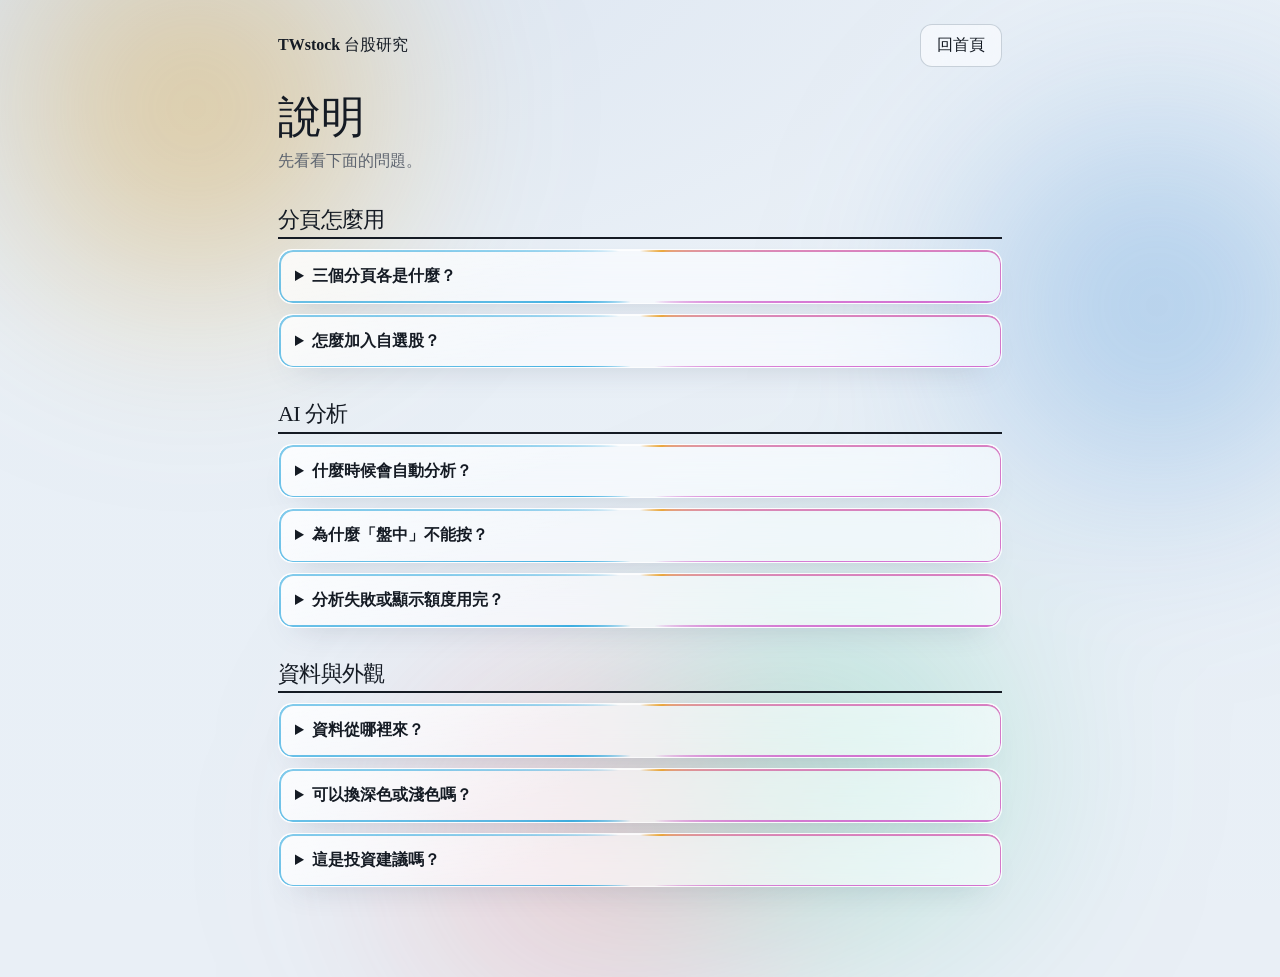
==== commit ed2acfb2: "Unify the design spec, figures, charts and data states across the site - Spec in tokens.css: three c" ====
--- a/help.html
+++ b/help.html
@@ -26,8 +26,8 @@
   </script>
   <title>說明 | TWstock</title>
   <link rel="stylesheet" href="https://si70531.github.io/EZexams/assets/fonts/fonts.css">
-  <link rel="stylesheet" href="./assets/twconsole.css?v=20261126h">
-  <link rel="stylesheet" href="./assets/twui.css?v=20261126h">
+  <link rel="stylesheet" href="./assets/twconsole.css?v=20261127ds">
+  <link rel="stylesheet" href="./assets/twui.css?v=20261127ds">
   <style>
     .faq { position: relative; z-index: 1; max-width: 760px; margin: 0 auto; padding: 24px 18px 80px; }
     .top { display: flex; justify-content: space-between; align-items: center; }
@@ -39,6 +39,7 @@
     summary { cursor: pointer; font-weight: 600; }
     details p { margin: 8px 0 2px; color: var(--color-ink-2); line-height: 1.7; }
   </style>
+  <link rel="stylesheet" href="./assets/twds.css?v=20261127ds">
 </head>
 <body>
 <div class="aurora" aria-hidden="true"><i class="a1"></i><i class="a2"></i><i class="a3"></i><i class="a4"></i></div>
--- a/assets/twconsole.css
+++ b/assets/twconsole.css
@@ -2,7 +2,7 @@
  * nav: one row of three tabs above full-width panels, a bottom bar under 720px · signature: the reading, every figure and the stock list set in the measured face on hairline panels · states: empty, error note, sample-data badge
  * axes: dark/grotesk-sans/chromatic-amber · posture: restrained · contrast: pass · v2.0.0 */
 /* Hallmark · pre-emit critique: P4 H4 E4 S4 R3 V4 · weakest: R, the stock and sentiment screens still draw their charts with colours set inside twtrade.js, so the series colours here only reach what CSS owns */
-@import url("./tokens.css");
+@import url("./tokens.css?v=20261127a");
 @import url("./base.css");
 
 
@@ -60,13 +60,13 @@
 .tt select option { background: var(--color-paper-2); color: var(--color-ink); }
 select.grp { width: auto; min-height: var(--ctl-sm); font-size: var(--text-xs); padding: 0 var(--space-xs); margin: var(--space-3xs) 0 var(--space-xs); }
 .chip {
-  flex: none; min-height: var(--ctl-sm); padding: 0 var(--space-sm); border: var(--rule-hair) solid var(--color-rule-2); border-radius: 4px;
+  flex: none; min-height: var(--ctl-sm); padding: 0 var(--space-sm); border: var(--rule-hair) solid var(--color-rule-2); border-radius: var(--r-mark);
   background: var(--color-paper-2); color: var(--color-ink-2); font-size: var(--text-sm); font-weight: 500;
   transition: background-color var(--dur-short) var(--ease-out), color var(--dur-short) var(--ease-out);
 }
 .chip:hover { background: var(--color-rule); color: var(--color-ink); }
 .chip[aria-pressed="true"] { background: var(--color-cool-soft); border-color: var(--color-cool); color: var(--color-cool); }
-.tag, .pill2 { display: inline-block; padding: 1px var(--space-xs); border: var(--rule-hair) solid var(--color-rule-2); border-radius: 4px; background: var(--color-paper-3); color: var(--color-ink-2); font-size: var(--text-xs); font-weight: 500; }
+.tag, .pill2 { display: inline-block; padding: 1px var(--space-xs); border: var(--rule-hair) solid var(--color-rule-2); border-radius: var(--r-mark); background: var(--color-paper-3); color: var(--color-ink-2); font-size: var(--text-xs); font-weight: 500; }
 .pill2.hit { background: var(--color-accent-soft); border-color: var(--color-accent); color: var(--color-accent); }
 .starbtn { min-width: 36px; min-height: 36px; border: 0; background: none; color: var(--color-rule-2); font-size: var(--text-lg); padding: 0 var(--space-2xs); }
 .starbtn[aria-pressed="true"] { color: var(--color-accent); }
@@ -97,7 +97,7 @@
   display: flex; align-items: center; gap: var(--space-xs); padding: var(--space-xs) var(--space-sm);
   border: var(--rule-hair) solid var(--color-rule); border-radius: var(--radius-pill); background: var(--color-paper-3); color: var(--color-muted); font-size: var(--text-sm);
 }
-.dash-note b { padding: 1px var(--space-xs); border: var(--rule-hair) solid var(--color-accent); border-radius: 4px; background: var(--color-accent-soft); color: var(--color-accent); font-weight: 500; font-size: var(--text-xs); }
+.dash-note b { padding: 1px var(--space-xs); border: var(--rule-hair) solid var(--color-accent); border-radius: var(--r-mark); background: var(--color-accent-soft); color: var(--color-accent); font-weight: 500; font-size: var(--text-xs); }
 
 .dtabs {
   position: relative; display: flex; align-items: center; gap: var(--space-3xs); width: 100%; padding: 0 0 var(--space-xs);
@@ -140,7 +140,7 @@
 .kv span { color: var(--color-muted); }
 .kv b { text-align: right; font-weight: 400; }
 .tt-src { display: flex; flex-wrap: wrap; align-items: center; gap: var(--space-2xs) var(--space-sm); color: var(--color-muted); font-size: var(--text-sm); }
-.tt-src b { padding: 1px var(--space-xs); border: var(--rule-hair) solid var(--color-rule-2); border-radius: 4px; background: var(--color-paper-3); color: var(--color-ink-2); font-weight: 500; font-size: var(--text-xs); }
+.tt-src b { padding: 1px var(--space-xs); border: var(--rule-hair) solid var(--color-rule-2); border-radius: var(--r-mark); background: var(--color-paper-3); color: var(--color-ink-2); font-weight: 500; font-size: var(--text-xs); }
 .tt-src b.live { border-color: var(--color-ok); color: var(--color-ok); background: var(--color-ok-soft); }
 .dpanel > .rh { display: flex; align-items: center; gap: var(--space-xs); }
 .mknote { margin: 0 0 var(--space-sm); color: var(--color-muted); font-size: var(--text-sm); }
@@ -148,10 +148,10 @@
 .fgrid { display: grid; grid-template-columns: repeat(auto-fit, minmax(160px, 1fr)); gap: var(--space-sm); }
 .fgrid label { display: grid; gap: var(--space-2xs); min-width: 0; color: var(--color-muted); font-size: var(--text-sm); }
 .rrow + .rrow { margin-top: var(--space-md); }
-.meter, .vbar { display: block; height: 6px; margin-top: var(--space-xs); border-radius: 3px; background: var(--color-paper-3); overflow: hidden; }
-.meter i, .vbar i { display: block; height: 100%; width: 0; border-radius: 3px; background: var(--color-cool); }
+.meter, .vbar { display: block; height: 6px; margin-top: var(--space-xs); border-radius: var(--r-mark); background: var(--color-paper-3); overflow: hidden; }
+.meter i, .vbar i { display: block; height: 100%; width: 0; border-radius: var(--r-mark); background: var(--color-cool); }
 .meter i.upb { background: var(--color-up); } .meter i.downb { background: var(--color-down); }
-.rngbar { position: relative; height: 4px; border-radius: 2px; background: var(--color-rule-2); }
+.rngbar { position: relative; height: 4px; border-radius: var(--r-mark); background: var(--color-rule-2); }
 .rng { margin-top: var(--space-sm); }
 .rngdot { position: absolute; top: 50%; width: 8px; height: 8px; margin: calc(var(--space-2xs) * -1) 0 0 calc(var(--space-2xs) * -1); border-radius: 50%; background: var(--color-accent); }
 .rngtxt { display: flex; justify-content: space-between; margin-top: var(--space-xs); font-size: var(--text-xs); color: var(--color-muted); }
@@ -186,14 +186,14 @@
 .spark, .dcard svg.spark { position: absolute; right: var(--space-md); top: var(--space-md); width: 76px; height: 28px; margin: 0; overflow: visible; }
 .spark path, .dcard svg.spark { fill: none; stroke: var(--color-cool); stroke-width: 1.6; stroke-linecap: round; stroke-linejoin: round; }
 .legend { display: flex; flex-wrap: wrap; gap: var(--space-2xs) var(--space-md); margin-top: var(--space-sm); font-size: var(--text-sm); }
-.legend i { display: inline-block; width: 10px; height: 10px; margin-right: var(--space-xs); border-radius: 2px; }
+.legend i { display: inline-block; width: 10px; height: 10px; margin-right: var(--space-xs); border-radius: var(--r-mark); }
 ul.legend, ol.legend { list-style: none; margin: 0; padding: 0; display: grid; gap: var(--space-xs); }
 .legend li { display: grid; grid-template-columns: 12px minmax(0, 1fr) auto auto; gap: var(--space-xs); align-items: center; }
 .legend .lbl { overflow: hidden; text-overflow: ellipsis; white-space: nowrap; }
 .legend b { font-family: var(--font-outlier); font-weight: 400; font-variant-numeric: tabular-nums slashed-zero; }
 .legend li > span:last-child { color: var(--color-muted); font-family: var(--font-outlier); }
 .dtip {
-  position: absolute; z-index: 5; padding: var(--space-2xs) var(--space-xs); border: var(--rule-hair) solid var(--color-rule-2); border-radius: 4px;
+  position: absolute; z-index: 5; padding: var(--space-2xs) var(--space-xs); border: var(--rule-hair) solid var(--color-rule-2); border-radius: var(--r-mark);
   background: var(--color-paper-3); color: var(--color-ink); font-size: var(--text-xs); white-space: nowrap; pointer-events: none; opacity: 0; transition: opacity var(--dur-micro) var(--ease-out);
 }
 .candlebox svg { display: block; width: 100%; height: auto; margin-top: var(--space-xs); overflow: visible; }
@@ -223,7 +223,7 @@
 .donut .ringbg { fill: none; stroke: var(--color-paper-3); stroke-width: 22; }
 .donut .seg { fill: none; stroke-width: 22; }
 .donut text { fill: var(--color-ink); text-anchor: middle; font-family: var(--font-outlier); }
-.donut .dn-s { fill: var(--color-muted); font-size: 11px; }
+.donut .dn-s { fill: var(--color-muted); font-size: var(--text-2xs); }
 .gauge svg { display: block; width: 100%; max-width: 360px; margin: 0 auto; }
 .gauge .gband { fill: none; stroke-width: 16; }
 .gauge .needle { transform-box: view-box; transform-origin: 100px 100px; }
@@ -315,8 +315,8 @@
 .mtbl th.sort { cursor: pointer; user-select: none; }
 .mtbl th.sort:hover { color: var(--color-ink); }
 .mtbl th.sort i { display: inline-block; width: .9em; font-style: normal; }
-.mtbl th.sort[data-dir="desc"] i::after { content: "▼"; font-size: 9px; }
-.mtbl th.sort[data-dir="asc"] i::after { content: "▲"; font-size: 9px; }
+.mtbl th.sort[data-dir="desc"] i::after { content: "▼"; font-size: var(--text-2xs); }
+.mtbl th.sort[data-dir="asc"] i::after { content: "▲"; font-size: var(--text-2xs); }
 .mtbl th.sort[data-dir="desc"], .mtbl th.sort[data-dir="asc"] { color: var(--color-ink); }
 .mtbl tbody tr { cursor: pointer; transition: background-color var(--dur-short) var(--ease-out); }
 .mtbl tbody tr:hover { background: var(--color-paper-3); }
@@ -327,7 +327,7 @@
 .mtbl .nm span { color: var(--color-muted); font-size: var(--text-xs); }
 .mtbl .vol { color: var(--color-muted); }
 .mtbl td:last-child, .mtbl th:last-child { width: 44px; padding-left: 0; padding-right: var(--space-3xs); }
-.pxpill { display: inline-block; min-width: 92px; padding: var(--space-2xs) var(--space-xs); border: var(--rule-hair) solid var(--color-rule-2); border-radius: 4px; background: var(--color-paper-3); color: var(--color-ink); text-align: right; }
+.pxpill { display: inline-block; min-width: 92px; padding: var(--space-2xs) var(--space-xs); border: var(--rule-hair) solid var(--color-rule-2); border-radius: var(--r-mark); background: var(--color-paper-3); color: var(--color-ink); text-align: right; }
 .pxpill.up { background: var(--color-bad-soft); border-color: var(--color-up); color: var(--color-up); }
 .pxpill.down { background: var(--color-ok-soft); border-color: var(--color-down); color: var(--color-down); }
 .mmore { display: block; justify-self: center; min-height: var(--ctl); margin: var(--space-sm) auto var(--space-2xs); padding: 0 var(--space-lg); border: var(--rule-hair) solid var(--color-rule-2); border-radius: var(--radius-pill); background: var(--color-paper-2); color: var(--color-ink); font-weight: 500; transition: background-color var(--dur-short) var(--ease-out); }
@@ -375,7 +375,7 @@
 .cread { min-height: 1.6em; line-height: 1.6; }
 .clegend { margin: var(--space-2xs) 0 0; }
 .clegend[hidden] { display: none; }
-.lg { display: inline-block; width: 16px; height: 3px; margin: 0 var(--space-2xs) 0 var(--space-xs); border-radius: 2px; vertical-align: middle; }
+.lg { display: inline-block; width: 16px; height: 3px; margin: 0 var(--space-2xs) 0 var(--space-xs); border-radius: var(--r-mark); vertical-align: middle; }
 .lg.ma5 { background: var(--color-ink); } .lg.ma20 { background: var(--color-cool); } .lg.ma60 { background: var(--color-accent); }
 .sgrid { display: grid; gap: var(--space-sm); grid-template-columns: repeat(3, minmax(0, 1fr)); align-items: start; }
 .snap { display: flex; justify-content: space-between; gap: var(--space-sm); padding: var(--space-xs) 0; border-top: var(--rule-hair) solid var(--color-rule); font-size: var(--text-sm); }
@@ -389,7 +389,7 @@
 .nrow .ntext { grid-column: 2; }
 .nrow:not(:has(.ntag)) .ntext { grid-column: 1 / -1; }
 .nrow i { grid-column: 1 / -1; color: var(--color-muted); font-size: var(--text-xs); font-style: normal; }
-.ntag { align-self: start; padding: 1px var(--space-xs); border: var(--rule-hair) solid var(--color-accent); border-radius: 4px; background: var(--color-accent-soft); color: var(--color-accent); font-size: var(--text-xs); white-space: nowrap; }
+.ntag { align-self: start; padding: 1px var(--space-xs); border: var(--rule-hair) solid var(--color-accent); border-radius: var(--r-mark); background: var(--color-accent-soft); color: var(--color-accent); font-size: var(--text-xs); white-space: nowrap; }
 .aihead { display: flex; flex-wrap: wrap; justify-content: space-between; align-items: center; gap: var(--space-sm) var(--space-md); }
 .aihead h3 { color: var(--color-ink); font-size: var(--text-md); }
 .aihead p { margin: var(--space-3xs) 0 0; }
@@ -404,7 +404,7 @@
 .aiout h4 { display: flex; flex-wrap: wrap; align-items: center; gap: var(--space-xs); margin: 0 0 var(--space-xs); font-size: var(--text-sm); font-weight: 500; }
 .aiout p { margin: 0; font-size: var(--text-sm); line-height: 1.65; }
 .aiout ul { display: grid; gap: var(--space-xs); margin: 0; padding-left: 1.15em; font-size: var(--text-sm); line-height: 1.6; }
-.aitag { display: inline-block; padding: var(--space-3xs) var(--space-xs); border: var(--rule-hair) solid var(--color-rule-2); border-radius: 4px; background: var(--color-paper-3); color: var(--color-ink); font-size: var(--text-xs); font-weight: 500; }
+.aitag { display: inline-block; padding: var(--space-3xs) var(--space-xs); border: var(--rule-hair) solid var(--color-rule-2); border-radius: var(--r-mark); background: var(--color-paper-3); color: var(--color-ink); font-size: var(--text-xs); font-weight: 500; }
 .aitag.up { background: var(--color-bad-soft); border-color: var(--color-up); color: var(--color-up); }
 .aitag.down { background: var(--color-ok-soft); border-color: var(--color-down); color: var(--color-down); }
 .aisum { display: grid; gap: var(--space-sm); padding: var(--space-md); border: var(--rule-hair) solid var(--color-rule-2); border-radius: var(--radius-card); background: var(--color-paper-3); }
@@ -465,7 +465,7 @@
 .lform .aigo { min-height: var(--ctl); }
 .lfile { position: relative; flex: none !important; }
 .lprm { display: contents; }
-#dpLab textarea.in { width: 100%; min-height: 320px; padding: var(--space-sm); border-radius: var(--radius-md, 12px); font-family: var(--font-outlier); font-size: var(--text-sm); line-height: 1.5; resize: vertical; }
+#dpLab textarea.in { width: 100%; min-height: 320px; padding: var(--space-sm); border-radius: var(--r-md); font-family: var(--font-outlier); font-size: var(--text-sm); line-height: 1.5; resize: vertical; }
 .lgrid2 { display: grid; gap: var(--space-sm); grid-template-columns: repeat(2, minmax(0, 1fr)); align-items: start; }
 @media (max-width: 900px) { .lgrid2 { grid-template-columns: 1fr; } }
 .ltblwrap { overflow-x: auto; margin: var(--space-xs) 0; }
@@ -482,8 +482,8 @@
 .lsub { margin: var(--space-md) 0 var(--space-2xs) !important; }
 .lbrow { display: grid; grid-template-columns: minmax(90px, 38%) 1fr auto; align-items: center; gap: var(--space-xs); padding: var(--space-3xs) 0; font-size: var(--text-sm); }
 .lbrow b { font-family: var(--font-outlier); font-weight: 500; font-variant-numeric: tabular-nums; }
-.lbar { display: block; height: 10px; border-radius: 5px; background: var(--color-paper-3); overflow: hidden; }
-.lbar i { display: block; height: 100%; border-radius: 5px; background: var(--color-cool); transform-origin: 0 50%; }
+.lbar { display: block; height: 10px; border-radius: var(--r-mark); background: var(--color-paper-3); overflow: hidden; }
+.lbar i { display: block; height: 100%; border-radius: var(--r-mark); background: var(--color-cool); transform-origin: 0 50%; }
 .lbar i.cash { background: var(--color-rule-2); }
 .lbar i.pos { background: var(--color-up); }
 .lbar i.neg { background: var(--color-down); }
@@ -501,10 +501,10 @@
 #dpLab svg .lm60, .lg.lm60 { stroke: var(--color-cool); background: var(--color-cool); }
 #dpLab svg .ltr, .lg.ltr { stroke: var(--color-muted); stroke-dasharray: 5 4; background: var(--color-muted); }
 #dpLab svg .lbase, #dpLab svg .lsplit { stroke: var(--color-rule-2); stroke-dasharray: 3 4; }
-.lg { display: inline-block; width: 14px; height: 2px; margin: 0 4px 3px 8px; vertical-align: middle; }
+.lg { display: inline-block; width: 14px; height: 2px; margin: 0 4px 4px 8px; vertical-align: middle; }
 .lscens { display: grid; gap: var(--space-sm); grid-template-columns: repeat(3, minmax(0, 1fr)); margin-top: var(--space-sm); }
 @media (max-width: 900px) { .lscens { grid-template-columns: 1fr; } }
-.lscen { padding: var(--space-sm); border: var(--rule-hair) solid var(--color-rule-2); border-radius: var(--radius-md, 12px); border-top: 3px solid var(--color-rule-2); }
+.lscen { padding: var(--space-sm); border: var(--rule-hair) solid var(--color-rule-2); border-radius: var(--r-md); border-top: 3px solid var(--color-rule-2); }
 .lscen.bull { border-top-color: var(--color-up); }
 .lscen.bear { border-top-color: var(--color-down); }
 .lscen h4 { display: flex; justify-content: space-between; gap: var(--space-xs); margin: 0 0 var(--space-xs); font-size: var(--text-md); font-weight: 500; }
@@ -542,7 +542,7 @@
 .mcrow { display: grid; grid-template-columns: 9em 4.5em 1fr; gap: 4px 10px; align-items: center; margin: 10px 0; }
 .mcrow b { font-size: 1.15em; text-align: right; }
 .mcrow em { grid-column: 1 / -1; font-style: normal; }
-.mcverdict { margin-top: 14px; padding: 12px 14px; border-radius: 12px; background: var(--color-paper-3); display: grid; gap: 4px; }
+.mcverdict { margin-top: 14px; padding: 12px 14px; border-radius: var(--r-md); background: var(--color-paper-3); display: grid; gap: 4px; }
 .mcverdict b { font-size: 1.2em; }
 
 .slab { margin-top: var(--space-sm); border-top: 1px solid var(--color-rule); padding-top: var(--space-sm); }
@@ -551,15 +551,15 @@
 
 .dcard.pm { margin-bottom: var(--space-sm); }
 .pmchance { display: grid; grid-template-columns: repeat(3, 1fr); gap: var(--space-xs); margin-top: var(--space-xs); }
-.pmchance div { display: grid; gap: 2px; padding: 8px 10px; border-radius: 10px; background: var(--color-paper-3); }
+.pmchance div { display: grid; gap: 2px; padding: 8px 10px; border-radius: var(--r-sm); background: var(--color-paper-3); }
 .pmchance b { font-size: 1.2em; }
 .pmfac { display: grid; grid-template-columns: repeat(2, minmax(0, 1fr)); gap: var(--space-xs); margin: var(--space-sm) 0; }
 @media (max-width: 700px) { .pmfac { grid-template-columns: 1fr; } }
-.pmf { display: grid; grid-template-columns: auto 1fr; gap: 2px 8px; align-items: center; padding: 8px 10px; border-radius: 10px; background: var(--color-paper-3); }
+.pmf { display: grid; grid-template-columns: auto 1fr; gap: 2px 8px; align-items: center; padding: 8px 10px; border-radius: var(--r-sm); background: var(--color-paper-3); }
 .pmf .sub { grid-column: 1 / -1; }
 .pmmore > summary { cursor: pointer; font-weight: 600; padding: 6px 0; }
 
-.aiorder { border: 1px solid var(--color-rule-2); border-left: 4px solid var(--color-rule-2); border-radius: 14px; padding: 14px 16px; margin-bottom: var(--space-sm); background: var(--color-paper-3); }
+.aiorder { border: 1px solid var(--color-rule-2); border-left: 4px solid var(--color-rule-2); border-radius: var(--r-md); padding: 14px 16px; margin-bottom: var(--space-sm); background: var(--color-paper-3); }
 .aiorder.o-up { border-left-color: var(--color-up); } .aiorder.o-down { border-left-color: var(--color-down); }
 .aiohead { display: flex; align-items: baseline; gap: 12px; flex-wrap: wrap; }
 .aiohead b { font-size: 1.6em; }
--- a/assets/twui.css
+++ b/assets/twui.css
@@ -12,7 +12,7 @@
   --glass-line: color-mix(in oklch, white 10%, transparent);
   --glass-line-2: color-mix(in oklch, white 18%, transparent);
   --glass-hi: color-mix(in oklch, white 7%, transparent);
-  --glass-shadow: 0 1px 0 color-mix(in oklch, white 6%, transparent) inset, 0 18px 40px -18px rgb(0 0 0 / .55);
+  --glass-shadow: 0 1px 0 color-mix(in oklch, white 6%, transparent) inset, var(--sh-1);
   --blur: blur(22px) saturate(150%);
   --bg-0: oklch(13% 0.012 260);
   --bg-1: oklch(17% 0.02 265);
@@ -21,7 +21,7 @@
   --aur-d: oklch(68% 0.17 155);    /* down: green */
   --aur-c: oklch(62% 0.14 250);    /* cool */
   --aur-o: .34;
-  --radius-card: 18px; --radius-pill: 12px;
+  --radius-card: var(--r-md); --radius-pill: var(--r-sm);
   --side: 248px;
 }
 :root[data-theme="light"] {
@@ -39,7 +39,8 @@
   --glass-line: color-mix(in oklch, white 70%, transparent);
   --glass-line-2: color-mix(in oklch, oklch(80% 0.02 250) 70%, transparent);
   --glass-hi: color-mix(in oklch, white 60%, transparent);
-  --glass-shadow: 0 1px 0 color-mix(in oklch, white 80%, transparent) inset, 0 18px 40px -20px oklch(40% 0.05 260 / .35);
+  --sh-1: 0 14px 32px -20px oklch(40% 0.05 260 / .35); --sh-2: 0 28px 64px -24px oklch(40% 0.05 260 / .45);
+  --glass-shadow: 0 1px 0 color-mix(in oklch, white 80%, transparent) inset, var(--sh-1);
   --bg-0: oklch(95% 0.012 250);
   --bg-1: oklch(91% 0.02 255);
   --aur-o: .38;
@@ -94,8 +95,8 @@
 .btn:hover, .chip:hover { background: var(--glass-hi); transform: translateY(-1px); }
 .btn:active, .chip:active, .aigo:active { transform: scale(.97); }
 .chip[aria-pressed="true"] { background: color-mix(in oklch, var(--color-accent) 22%, transparent); border-color: var(--color-accent); color: var(--color-ink); }
-.aigo { border-radius: var(--radius-pill); background: linear-gradient(135deg, var(--color-accent), color-mix(in oklch, var(--color-accent) 70%, var(--aur-u))); box-shadow: 0 10px 24px -10px var(--color-accent); transition: transform .18s var(--ease-out), box-shadow .2s; }
-.aigo:hover { transform: translateY(-1px); box-shadow: 0 14px 30px -10px var(--color-accent); }
+.aigo { border-radius: var(--radius-pill); background: linear-gradient(135deg, var(--color-accent), color-mix(in oklch, var(--color-accent) 70%, var(--aur-u))); box-shadow: var(--sh-1); transition: transform .18s var(--ease-out), box-shadow .2s; }
+.aigo:hover { transform: translateY(-1px); box-shadow: var(--sh-1); }
 
 /* ---------- 4. shell: sidebar (wide), top bar, tabs (tablet), bottom pill (phone) ---------- */
 .app header { display: none; }                       /* replaced by .topbar (built by twui.js) */
@@ -104,9 +105,9 @@
 .topbar .tb-title h2 { margin: 0; font-size: var(--text-lg); font-weight: 600; letter-spacing: -.01em; white-space: nowrap; }
 .topbar .tb-brand { display: none; align-items: center; gap: 10px; font-weight: 600; }
 .topbar .tb-right { margin-left: auto; display: flex; align-items: center; gap: var(--space-xs); flex-wrap: wrap; justify-content: flex-end; }
-.mk { display: grid; place-items: center; width: 34px; height: 34px; border-radius: 11px; background: linear-gradient(135deg, var(--color-accent), color-mix(in oklch, var(--color-accent) 55%, var(--aur-u))); color: var(--color-accent-ink); font: 600 var(--text-xs)/1 var(--font-outlier); box-shadow: 0 8px 20px -8px var(--color-accent); }
+.mk { display: grid; place-items: center; width: 34px; height: 34px; border-radius: var(--r-sm); background: linear-gradient(135deg, var(--color-accent), color-mix(in oklch, var(--color-accent) 55%, var(--aur-u))); color: var(--color-accent-ink); font: 600 var(--text-xs)/1 var(--font-outlier); box-shadow: var(--sh-1); }
 .dash-note { padding: 8px 12px; font-size: var(--text-sm); }
-.statuschip { display: inline-flex; align-items: center; gap: 8px; padding: 4px 10px; border-radius: 999px; border: 1px solid var(--glass-line-2); background: var(--glass-2); font-size: var(--text-xs); color: var(--color-muted); white-space: nowrap; }
+.statuschip { display: inline-flex; align-items: center; gap: 8px; padding: 4px 10px; border-radius: var(--r-pill); border: 1px solid var(--glass-line-2); background: var(--glass-2); font-size: var(--text-xs); color: var(--color-muted); white-space: nowrap; }
 .statuschip i { width: 8px; height: 8px; border-radius: 50%; background: var(--color-muted); }
 .statuschip[data-s="day"] i, .statuschip[data-s="night"] i { background: var(--color-ok); box-shadow: 0 0 0 0 var(--color-ok); animation: pulse 1.8s infinite; }
 .statuschip[data-s="night"] i { background: var(--color-cool); box-shadow: 0 0 0 0 var(--color-cool); }
@@ -115,11 +116,11 @@
 
 .app main { padding: 0 var(--gutter) 64px; }
 .dash { width: min(1480px, 100%); }
-.dtabs { position: sticky; top: 76px; z-index: calc(var(--z-sticky) - 1); display: inline-flex; width: max-content; max-width: 100%; padding: 5px; gap: 4px; border-radius: 999px; }
-.dtabs button { border-radius: 999px; border: 0; padding: 8px 16px; }
+.dtabs { position: sticky; top: 76px; z-index: calc(var(--z-sticky) - 1); display: inline-flex; width: max-content; max-width: 100%; padding: 4px; gap: 4px; border-radius: var(--r-pill); }
+.dtabs button { border-radius: var(--r-pill); border: 0; padding: 8px 16px; }
 .dtabs button[aria-selected="true"] { background: var(--color-ink); color: var(--color-paper); border: 0; }
-.apppill { border-radius: 22px; }
-.apppill .ap-hl { background: color-mix(in oklch, var(--color-accent) 24%, transparent); border-radius: 16px; }
+.apppill { border-radius: var(--r-md); }
+.apppill .ap-hl { background: color-mix(in oklch, var(--color-accent) 24%, transparent); border-radius: var(--r-md); }
 
 /* the sidebar, built by twui.js: brand, navigation, market clock, mini watchlist */
 .side { display: none; }
@@ -132,18 +133,18 @@
 .side .sb-brand { display: flex; align-items: center; gap: 10px; font-weight: 600; font-size: var(--text-md); padding: 2px 4px 6px; }
 .side .sb-brand small { display: block; font-weight: 400; color: var(--color-muted); font-size: var(--text-xs); }
 .side nav { position: relative; display: grid; gap: 4px; }
-.side nav .sb-hl { position: absolute; left: 0; right: 0; top: 0; height: 44px; border-radius: 13px; background: color-mix(in oklch, var(--color-accent) 20%, transparent); border: 1px solid color-mix(in oklch, var(--color-accent) 45%, transparent); transition: transform .45s cubic-bezier(.2,.9,.3,1.2); }
-.side nav button { position: relative; z-index: 1; display: flex; align-items: center; gap: 12px; height: 44px; padding: 0 12px; border: 0; border-radius: 13px; background: none; color: var(--color-muted); font-size: var(--text-sm); font-weight: 500; text-align: left; cursor: pointer; transition: color .2s; }
+.side nav .sb-hl { position: absolute; left: 0; right: 0; top: 0; height: 44px; border-radius: var(--r-md); background: color-mix(in oklch, var(--color-accent) 20%, transparent); border: 1px solid color-mix(in oklch, var(--color-accent) 45%, transparent); transition: transform .45s cubic-bezier(.2,.9,.3,1.2); }
+.side nav button { position: relative; z-index: 1; display: flex; align-items: center; gap: 12px; height: 44px; padding: 0 12px; border: 0; border-radius: var(--r-md); background: none; color: var(--color-muted); font-size: var(--text-sm); font-weight: 500; text-align: left; cursor: pointer; transition: color .2s; }
 .side nav button:hover { color: var(--color-ink); }
 .side nav button[aria-current="true"] { color: var(--color-ink); }
 .side nav svg { width: 20px; height: 20px; fill: none; stroke: currentColor; stroke-width: 1.9; stroke-linecap: round; stroke-linejoin: round; }
 .side .sb-h { margin: 4px 4px 0; font-size: var(--text-xs); color: var(--color-muted); letter-spacing: .06em; }
-.side .sb-clock { padding: 12px; border-radius: 14px; background: var(--glass-2); border: 1px solid var(--glass-line); display: grid; gap: 6px; }
+.side .sb-clock { padding: 12px; border-radius: var(--r-md); background: var(--glass-2); border: 1px solid var(--glass-line); display: grid; gap: 6px; }
 .side .sb-clock .t { font: 500 var(--text-2xl)/1 var(--font-outlier); letter-spacing: -.02em; }
 .side .sb-clock .s { display: flex; justify-content: space-between; align-items: center; font-size: var(--text-xs); color: var(--color-muted); }
 .side .sb-ix { display: flex; justify-content: space-between; font: 500 var(--text-sm)/1.2 var(--font-outlier); }
 .side .sb-watch { display: grid; align-content: start; gap: 2px; overflow: auto; min-height: 0; flex: 1; margin: 0 -6px; padding: 0 6px; scrollbar-width: thin; }
-.side .sb-row { display: grid; grid-template-columns: 1fr auto; align-content: center; gap: 1px 8px; min-height: 0; height: auto; line-height: 1.3; padding: 7px 8px; border-radius: 11px; border: 0; background: none; color: var(--color-ink); text-align: left; cursor: pointer; transition: background .2s; }
+.side .sb-row { display: grid; grid-template-columns: 1fr auto; align-content: center; gap: 1px 8px; min-height: 0; height: auto; line-height: 1.3; padding: 8px 8px; border-radius: var(--r-sm); border: 0; background: none; color: var(--color-ink); text-align: left; cursor: pointer; transition: background .2s; }
 .side .sb-row:hover { background: var(--glass-2); }
 .side .sb-row b { font-weight: 500; font-size: var(--text-sm); white-space: nowrap; overflow: hidden; text-overflow: ellipsis; }
 .side .sb-row span { color: var(--color-muted); font-size: var(--text-xs); }
@@ -152,7 +153,7 @@
 .side .sb-foot { display: flex; gap: 8px; align-items: center; justify-content: space-between; }
 .theme { top: 18px; right: 18px; }
 @media (min-width: 1100px) { .theme { top: auto; bottom: 26px; left: 30px; right: auto; } }
-.themebtn { border-radius: 12px; background: var(--glass); -webkit-backdrop-filter: var(--blur); backdrop-filter: var(--blur); border: 1px solid var(--glass-line-2); }
+.themebtn { border-radius: var(--r-md); background: var(--glass); -webkit-backdrop-filter: var(--blur); backdrop-filter: var(--blur); border: 1px solid var(--glass-line-2); }
 .topbar .tb-right { padding-right: 46px; }
 @media (min-width: 1100px) { .topbar .tb-right { padding-right: 0; } }
 @media (max-width: 1099px) { .topbar .tb-brand { display: flex; } .topbar .tb-title { display: none; } }
@@ -171,19 +172,20 @@
 @media (max-width: 900px) { .ovbento { grid-template-columns: 1fr; } .ovbento .mstrip { grid-template-columns: repeat(3, minmax(0, 1fr)); } .ovbento .mstrip .mcell:last-child { grid-column: auto; } }
 @media (max-width: 560px) { .ovbento .mstrip { grid-template-columns: 1fr 1fr; } }
 .mcell b { font: 500 var(--text-xl)/1.1 var(--font-outlier); }
-.mkt .mwrap { border-radius: 12px; }
+.mkt .mwrap { border-radius: var(--r-md); }
 .mtbl tbody tr { transition: background .2s; }
 .mtbl tbody tr:hover { background: var(--glass-2); }
-.pxpill { border-radius: 9px; transition: background .4s, box-shadow .4s; }
+.pxpill { border-radius: var(--r-sm); transition: background .4s, box-shadow .4s; }
 
 /* stock page: chart on the left, the snapshot / fundamentals / news column on the right */
 @media (min-width: 1180px) {
   #dpStock.on { grid-template-columns: minmax(0, 1fr) 360px; align-items: start; }
-  #dpStock > .shead, #dpStock > .ixdetail { grid-column: 1 / -1; }
+  #dpStock > .sbar, #dpStock > .shead, #dpStock > .ixdetail { grid-column: 1 / -1; }
   /* the right column (snapshot, fundamentals, news) runs beside both the chart and the AI team, so long news never leaves a gap on the left */
-  #dpStock.on { grid-template-rows: auto auto auto 1fr; }
-  #dpStock > .sgrid { grid-column: 2; grid-row: 2 / span 3; display: grid; grid-template-columns: 1fr; gap: 12px; align-content: start; }
-  #dpStock > .sai { grid-column: 1; grid-row: 3; }
+  #dpStock > .sgrid { grid-column: 2; grid-row: 3; display: grid; grid-template-columns: 1fr; gap: 12px; align-content: start; }
+  #dpStock > .scol { grid-column: 1; grid-row: 3; min-width: 0; display: grid; grid-template-columns: repeat(2, minmax(0, 1fr)); gap: 12px; align-content: start; }
+  #dpStock > .scol > * { grid-column: 1 / -1; min-width: 0; }
+  #dpStock > .scol > .sx.shd, #dpStock > .scol > .sx.spe { grid-column: auto; }
 }
 .shead .big, .spx .big { font-size: clamp(2rem, 3.2vw, 2.8rem); letter-spacing: -.02em; }
 
@@ -208,7 +210,7 @@
 .pxpill.lim.pxflash-down { box-shadow: 0 0 0 3px color-mix(in oklch, var(--color-down) 45%, transparent); }
 
 /* skeletons: whatever still says 載入中 becomes shimmering bars */
-.skel { position: relative; color: transparent !important; min-height: 1.2em; border-radius: 8px; overflow: hidden; background: color-mix(in oklch, var(--color-ink) 7%, transparent); user-select: none; }
+.skel { position: relative; color: transparent !important; min-height: 1.2em; border-radius: var(--r-sm); overflow: hidden; background: color-mix(in oklch, var(--color-ink) 7%, transparent); user-select: none; }
 .skel * { visibility: hidden; }
 .skel::after { content: ""; position: absolute; inset: 0; transform: translateX(-100%); background: linear-gradient(90deg, transparent, color-mix(in oklch, var(--color-ink) 12%, transparent), transparent); animation: shim 1.3s infinite; }
 p.skel, div.skel.block { min-height: 64px; }
@@ -223,14 +225,14 @@
 @media (max-width: 720px) { .topbar { top: 6px; padding: 8px 10px; } .topbar .tb-right { padding-right: 44px; } .tbchip .tt { display: none; } }
 
 /* theme switch in the top bar: follow the device / light / dark */
-@media (max-width: 900px) { .topbar .tb-right { padding-right: 0 !important; }
+@media (max-width: 900px) { .topbar .tb-right { padding-right: 0 !important; } }
 :root, body, .dcard, .side, .topbar { transition: background-color .5s ease, color .5s ease, border-color .5s ease; }
 
 /* ---------- 7. denser layout and the overview board ---------- */
 .dash { gap: 12px; }
 .dpanel.on { gap: 12px; }
 .dcard { padding: 14px 16px; }
-.app main { padding: 0 18px 48px; }
+.app main { padding: 0 16px 48px; }
 @media (min-width: 1100px) { .app { padding-left: calc(var(--side) + 18px); } }
 .ixcard { min-height: 160px; padding-bottom: 56px; }
 .mstrip { padding: 10px; gap: 10px; }
@@ -245,22 +247,22 @@
 .bd-h h3 { margin: 0; font-size: var(--text-md); font-weight: 600; }
 .bd-bars { flex: 1; min-height: 200px; display: grid; grid-template-columns: repeat(9, minmax(0, 1fr)); gap: 8px; align-items: end; }
 .bd-col { height: 100%; display: grid; grid-template-rows: auto 1fr auto; justify-items: center; gap: 4px; min-height: 0; }
-.bd-col .bd-b { align-self: end; width: 100%; height: max(var(--h), 3px); border-radius: 8px 8px 3px 3px; transform-origin: bottom; background: var(--color-muted); opacity: .9; }
+.bd-col .bd-b { align-self: end; width: 100%; height: max(var(--h), 3px); border-radius: var(--r-sm) var(--r-sm) var(--r-mark) var(--r-mark); transform-origin: bottom; background: var(--color-muted); opacity: .9; }
 .bd-col .bd-b.up { background: linear-gradient(180deg, var(--color-up), color-mix(in oklch, var(--color-up) 45%, transparent)); }
 .bd-col .bd-b.down { background: linear-gradient(180deg, var(--color-down), color-mix(in oklch, var(--color-down) 45%, transparent)); }
 .bd-col .bd-c { font: 500 var(--text-xs)/1 var(--font-outlier); color: var(--color-ink); }
-.bd-col .bd-l { font-size: 11px; color: var(--color-muted); white-space: nowrap; }
+.bd-col .bd-l { font-size: var(--text-2xs); color: var(--color-muted); white-space: nowrap; }
 .bd-list { display: grid; gap: 2px; }
-.bd-row { display: grid; grid-template-columns: minmax(0, 1fr) auto 64px; align-items: center; gap: 8px; padding: 6px 8px; border: 0; border-radius: 10px; background: none; color: var(--color-ink); text-align: left; cursor: pointer; transition: background .2s; }
+.bd-row { display: grid; grid-template-columns: minmax(0, 1fr) auto 64px; align-items: center; gap: 8px; padding: 6px 8px; border: 0; border-radius: var(--r-sm); background: none; color: var(--color-ink); text-align: left; cursor: pointer; transition: background .2s; }
 .bd-row:hover { background: var(--glass-2); }
 .bd-nm { display: flex; align-items: baseline; gap: 6px; min-width: 0; }
 .bd-nm b { font-weight: 500; font-size: var(--text-sm); white-space: nowrap; overflow: hidden; text-overflow: ellipsis; }
-.bd-nm i { font-style: normal; font-size: 11px; color: var(--color-muted); }
+.bd-nm i { font-style: normal; font-size: var(--text-2xs); color: var(--color-muted); }
 .bd-px, .bd-v { font: 500 var(--text-sm)/1.2 var(--font-outlier); text-align: right; }
 .bd-vrow { background-image: linear-gradient(90deg, color-mix(in oklch, var(--color-cool) 22%, transparent), color-mix(in oklch, var(--color-cool) 8%, transparent)); background-repeat: no-repeat; background-size: var(--w) 100%; }
 .bd-tiles { flex: 1; display: grid; grid-template-columns: repeat(auto-fit, minmax(104px, 1fr)); grid-auto-rows: minmax(70px, 1fr); gap: 8px; }
 .bd-tile { align-content: center; }
-.bd-tile { display: grid; gap: 2px; padding: 10px; border-radius: 12px; border: 1px solid var(--glass-line); text-align: left; cursor: pointer; color: var(--color-ink); background: var(--glass-2); transition: transform .2s; }
+.bd-tile { display: grid; gap: 2px; padding: 10px; border-radius: var(--r-md); border: 1px solid var(--glass-line); text-align: left; cursor: pointer; color: var(--color-ink); background: var(--glass-2); transition: transform .2s; }
 .bd-tile.up { background: color-mix(in oklch, var(--color-up) calc(var(--a) * 100%), transparent); }
 .bd-tile.down { background: color-mix(in oklch, var(--color-down) calc(var(--a) * 100%), transparent); }
 .bd-tile b { font-weight: 600; font-size: var(--text-sm); white-space: nowrap; overflow: hidden; text-overflow: ellipsis; }
@@ -271,8 +273,8 @@
 .bd-call { display: flex; align-items: center; gap: 10px; flex-wrap: wrap; }
 .bd-head { margin: 0; font-weight: 500; line-height: 1.5; }
 .bd-ch { display: grid; grid-template-columns: repeat(3, minmax(0, 1fr)); gap: 6px; }
-.bd-ch div { display: grid; gap: 2px; padding: 8px; border-radius: 10px; background: var(--glass-2); border: 1px solid var(--glass-line); }
-.bd-ch span { font-size: 11px; color: var(--color-muted); } .bd-ch b { font: 600 var(--text-md)/1 var(--font-outlier); }
+.bd-ch div { display: grid; gap: 2px; padding: 8px; border-radius: var(--r-sm); background: var(--glass-2); border: 1px solid var(--glass-line); }
+.bd-ch span { font-size: var(--text-2xs); color: var(--color-muted); } .bd-ch b { font: 600 var(--text-md)/1 var(--font-outlier); }
 /* the pre-market and watch pages no longer leave a half-empty screen */
 #dpPre.on, #dpMid.on { align-content: start; }
 .wgrid { grid-template-columns: repeat(auto-fill, minmax(210px, 1fr)) !important; }
@@ -298,8 +300,8 @@
 /* hot cards (big moves, limit up / down) get a brighter, faster ring in the market colour and a glow */
 .hot-up::before { --ring-a: var(--color-up); --ring-b: oklch(85% 0.17 60); --ring-c: var(--color-up); animation-duration: 3s !important; opacity: 1; --ring-w: 2px; }
 .hot-down::before { --ring-a: var(--color-down); --ring-b: oklch(85% 0.14 190); --ring-c: var(--color-down); animation-duration: 3s !important; opacity: 1; --ring-w: 2px; }
-.hot-up { box-shadow: var(--glass-shadow), 0 0 36px -8px color-mix(in oklch, var(--color-up) 70%, transparent); }
-.hot-down { box-shadow: var(--glass-shadow), 0 0 36px -8px color-mix(in oklch, var(--color-down) 70%, transparent); }
+.hot-up { box-shadow: var(--glass-shadow); }
+.hot-down { box-shadow: var(--glass-shadow); }
 .limit { animation: limitpulse 1.6s ease-in-out infinite; }
 @keyframes limitpulse { 50% { box-shadow: var(--glass-shadow), 0 0 60px -4px color-mix(in oklch, currentColor 60%, transparent); } }
 
@@ -314,16 +316,16 @@
 @keyframes mkglow { 50% { box-shadow: 0 0 26px -2px var(--color-accent), 0 0 4px var(--ring-b); } }
 
 /* neon figures: the big numbers glow in their market colour */
-.big, .sb-clock .t, .mcell b, .bd-tile span { text-shadow: 0 0 18px color-mix(in oklch, currentColor 45%, transparent), 0 0 2px color-mix(in oklch, currentColor 60%, transparent); }
-.big.up, .ixchg.up, .sb-ix b.up { text-shadow: 0 0 16px color-mix(in oklch, var(--color-up) 75%, transparent), 0 0 3px var(--color-up); }
-.big.down, .ixchg.down, .sb-ix b.down { text-shadow: 0 0 16px color-mix(in oklch, var(--color-down) 75%, transparent), 0 0 3px var(--color-down); }
-:root[data-theme="light"] .big, :root[data-theme="light"] .mcell b { text-shadow: 0 0 14px color-mix(in oklch, currentColor 25%, transparent); }
+.big, .sb-clock .t, .mcell b, .bd-tile span { text-shadow: 0 0 10px color-mix(in oklch, currentColor 22%, transparent); }
+.big.up, .ixchg.up, .sb-ix b.up { text-shadow: 0 0 8px color-mix(in oklch, var(--color-up) 35%, transparent); }
+.big.down, .ixchg.down, .sb-ix b.down { text-shadow: 0 0 8px color-mix(in oklch, var(--color-down) 35%, transparent); }
+:root[data-theme="light"] .big, :root[data-theme="light"] .mcell b { text-shadow: none; }
 .sb-clock .t { background: linear-gradient(90deg, var(--color-ink), var(--ring-c), var(--color-ink)); background-size: 200% 100%; -webkit-background-clip: text; background-clip: text; color: transparent; animation: rainbow 6s linear infinite; }
 
 /* buttons and chips shimmer */
 .aigo, .chip[aria-pressed="true"], .side nav .sb-hl { background-size: 200% 100%; animation: shimmer 4s linear infinite; }
 .chip[aria-pressed="true"] { background-image: linear-gradient(90deg, color-mix(in oklch, var(--color-accent) 25%, transparent), color-mix(in oklch, var(--ring-b) 22%, transparent), color-mix(in oklch, var(--color-accent) 25%, transparent)); }
-.side nav .sb-hl { background-image: linear-gradient(90deg, color-mix(in oklch, var(--color-accent) 24%, transparent), color-mix(in oklch, var(--ring-b) 20%, transparent), color-mix(in oklch, var(--ring-c) 20%, transparent), color-mix(in oklch, var(--color-accent) 24%, transparent)); box-shadow: 0 0 22px -6px var(--color-accent); }
+.side nav .sb-hl { background-image: linear-gradient(90deg, color-mix(in oklch, var(--color-accent) 24%, transparent), color-mix(in oklch, var(--ring-b) 20%, transparent), color-mix(in oklch, var(--ring-c) 20%, transparent), color-mix(in oklch, var(--color-accent) 24%, transparent)); box-shadow: none; }
 @keyframes shimmer { to { background-position: 200% 0; } }
 
 /* backdrop canvas (particles and light streaks) */
@@ -349,7 +351,7 @@
 /* search suggestions sit above everything else in the card, on solid frosted glass */
 .dcard > .sfind { z-index: 30; }
 .ssug { z-index: 40; background: var(--glass-strong); -webkit-backdrop-filter: blur(26px) saturate(150%); backdrop-filter: blur(26px) saturate(150%);
-  border: 1px solid var(--glass-line-2); box-shadow: 0 24px 50px -16px rgb(0 0 0 / .55); border-radius: 14px; max-height: 60vh; overflow: auto; }
+  border: 1px solid var(--glass-line-2); box-shadow: var(--sh-2); border-radius: var(--r-md); max-height: 60vh; overflow: auto; }
 :root[data-theme="dark"] .ssug { background: oklch(19% 0.014 255); }
 :root[data-theme="light"] .ssug { background: oklch(99% 0.004 250); }
 .ssug button { min-height: 44px; }
@@ -365,7 +367,7 @@
 /* 5-day plan strip and short analysis points */
 .plan { display: grid; grid-template-columns: repeat(5, minmax(0, 1fr)); gap: 8px; margin-top: 10px; }
 @media (max-width: 760px) { .plan { grid-template-columns: 1fr; } }
-.pday { display: grid; align-content: start; gap: 3px; padding: 10px; border-radius: 12px; background: var(--glass-2); border: 1px solid var(--glass-line); border-top: 3px solid var(--color-muted); min-width: 0; }
+.pday { display: grid; align-content: start; gap: 4px; padding: 10px; border-radius: var(--r-md); background: var(--glass-2); border: 1px solid var(--glass-line); border-top: 3px solid var(--color-muted); min-width: 0; }
 .pday.up { border-top-color: var(--color-up); } .pday.down { border-top-color: var(--color-down); }
 .pday b { font: 600 var(--text-sm)/1.2 var(--font-outlier); }
 .pday .pv { font-size: var(--text-xs); color: var(--color-muted); }
@@ -384,13 +386,13 @@
 .hmsel { display: flex; align-items: center; gap: 10px; flex-wrap: wrap; min-width: 0; }
 .hmsel b { font-weight: 600; }
 .hmsel em { font-style: normal; }
-.hm { --hm-0: oklch(27% 0.012 260); position: relative; height: 400px; border-radius: 14px; overflow: hidden; background: var(--hm-0); }
+.hm { --hm-0: oklch(27% 0.012 260); position: relative; height: 400px; border-radius: var(--r-md); overflow: hidden; background: var(--hm-0); }
 [data-theme="light"] .hm { --hm-0: oklch(91% 0.006 260); }
 @media (max-width: 720px) { .hm { height: 320px; } }
 .hmwait { position: absolute; inset: 0; display: grid; place-items: center; margin: 0; }
 .hmt {
   position: absolute; display: flex; flex-direction: column; align-items: center; justify-content: center; gap: 2px; padding: 4px;
-  border: 1px solid color-mix(in oklch, var(--bg-0, #000) 55%, transparent); border-radius: 6px; background: var(--hm-0); color: var(--color-ink);
+  border: 1px solid color-mix(in oklch, var(--bg-0, #000) 55%, transparent); border-radius: var(--r-sm); background: var(--hm-0); color: var(--color-ink);
   text-align: center; overflow: hidden; cursor: pointer;
   transition: left .6s var(--ease-out), top .6s var(--ease-out), width .6s var(--ease-out), height .6s var(--ease-out), background-color .6s, filter .2s;
 }
@@ -398,8 +400,8 @@
 .hmt.down { background: color-mix(in oklab, var(--color-down) calc(var(--a) * 100%), var(--hm-0)); }
 .hmt b { max-width: 100%; font-weight: 600; font-size: var(--text-sm); white-space: nowrap; overflow: hidden; text-overflow: ellipsis; }
 .hmt span { font: 600 var(--text-sm)/1.1 var(--font-outlier); }
-.hmt i { font-style: normal; font: 400 11px/1 var(--font-outlier); opacity: .75; }
-.hmt.sm b { font-size: 11px; } .hmt.sm span { font-size: 11px; } .hmt.sm i { display: none; }
+.hmt i { font-style: normal; font: 400 var(--text-2xs)/1 var(--font-outlier); opacity: .75; }
+.hmt.sm b { font-size: var(--text-2xs); } .hmt.sm span { font-size: var(--text-2xs); } .hmt.sm i { display: none; }
 .hmt.xs > * { display: none; }
 .hmt:hover { z-index: 2; filter: brightness(1.18) saturate(1.1); box-shadow: inset 0 0 0 2px var(--color-ink); }
 .hmt:focus-visible { z-index: 2; outline: 2px solid var(--color-focus); outline-offset: -2px; }
@@ -410,13 +412,13 @@
 .bd-strk[data-sg="down"] .sk-row { background-image: linear-gradient(90deg, color-mix(in oklch, var(--color-down) 22%, transparent), color-mix(in oklch, var(--color-down) 6%, transparent)); }
 .sk-n { font-weight: 600; }
 
-.sflag { display: inline-block; margin-left: 6px; padding: 0 7px; border-radius: 999px; border: 1px solid; font: 600 11px/17px var(--font-body); font-style: normal; vertical-align: 2px; white-space: nowrap; }
+.sflag { display: inline-block; margin-left: 6px; padding: 0 8px; border-radius: var(--r-pill); border: 1px solid; font: 600 var(--text-2xs)/17px var(--font-body); font-style: normal; vertical-align: 2px; white-space: nowrap; }
 .sflag.punish { color: var(--color-bad); border-color: var(--color-bad); background: color-mix(in oklch, var(--color-bad) 16%, transparent); }
 .sflag.notice { color: oklch(78% 0.15 80); border-color: oklch(78% 0.15 80); background: color-mix(in oklch, oklch(78% 0.15 80) 14%, transparent); }
 .sflag.punish { animation: flagpulse 2.4s ease-in-out infinite; }
 @keyframes flagpulse { 50% { box-shadow: 0 0 0 4px color-mix(in oklch, var(--color-bad) 18%, transparent); } }
-.stitle h2 .sflag { font-size: 12px; line-height: 20px; }
-.sflagline { margin: 4px 0 0; padding: 8px 12px; border-radius: 12px; font-size: var(--text-sm); line-height: 1.5; }
+.stitle h2 .sflag { font-size: var(--text-xs); line-height: 20px; }
+.sflagline { margin: 4px 0 0; padding: 8px 12px; border-radius: var(--r-md); font-size: var(--text-sm); line-height: 1.5; }
 .sflagline.punish { background: color-mix(in oklch, var(--color-bad) 14%, transparent); border: 1px solid color-mix(in oklch, var(--color-bad) 50%, transparent); }
 .sflagline.notice { background: color-mix(in oklch, oklch(78% 0.15 80) 12%, transparent); border: 1px solid color-mix(in oklch, oklch(78% 0.15 80) 45%, transparent); }
 .sflagline[hidden] { display: none; }
@@ -431,38 +433,38 @@
 .clout h4 { margin: 0 0 6px; }
 .clout p, .clout ul { margin: 0; }
 .clnums { display: flex; flex-wrap: wrap; gap: 8px; }
-.clnums > div { display: grid; gap: 2px; padding: 8px 12px; border-radius: 12px; background: var(--glass-2); border: 1px solid var(--glass-line); }
+.clnums > div { display: grid; gap: 2px; padding: 8px 12px; border-radius: var(--r-md); background: var(--glass-2); border: 1px solid var(--glass-line); }
 .clnums span { font-size: var(--text-xs); color: var(--color-muted); }
 .clnums b { font: 600 var(--text-lg)/1.1 var(--font-outlier); }
 .clnums i, .clnums em { font-style: normal; font-family: var(--font-outlier); }
-.clcheck { display: grid; gap: 4px; padding: 10px 14px; border-radius: 14px; border: 1px solid var(--glass-line); background: var(--glass-2); }
+.clcheck { display: grid; gap: 4px; padding: 10px 14px; border-radius: var(--r-md); border: 1px solid var(--glass-line); background: var(--glass-2); }
 .clcheck p.ok { color: var(--color-ok); } .clcheck p.miss { color: var(--color-bad); }
 .cl-row { grid-template-columns: minmax(0, .8fr) minmax(0, 1.6fr) 72px; }
 .cl-note { font-size: var(--text-xs); color: var(--color-muted); line-height: 1.4; }
 @media (max-width: 560px) { .fl-row, .cl-row { grid-template-columns: minmax(0, 1fr) auto; } .fl-info, .cl-note { grid-column: 1 / -1; grid-row: 2; } }
 
 /* ---------- 自選 controls (these rules were in twmain.css, which the page does not load) ---------- */
-.wlbtn { min-width: 32px; height: 32px; border-radius: 10px; border: 1px solid color-mix(in oklch, var(--color-accent) 45%, transparent); background: color-mix(in oklch, var(--color-accent) 16%, transparent); color: var(--color-ink); font-size: 17px; line-height: 1; cursor: pointer; transition: transform .15s, background .2s; }
+.wlbtn { min-width: 32px; height: 32px; border-radius: var(--r-sm); border: 1px solid color-mix(in oklch, var(--color-accent) 45%, transparent); background: color-mix(in oklch, var(--color-accent) 16%, transparent); color: var(--color-ink); font-size: var(--text-md); line-height: 1; cursor: pointer; transition: transform .15s, background .2s; }
 .wlbtn.in { border-color: var(--color-rule-2); background: none; color: var(--color-muted); }
 .wlbtn:hover { transform: scale(1.08); }
 .wlbtn:active { transform: scale(.9); }
 .mbar .msfull { flex: 1 1 100%; }
-.wlmenu { position: fixed; z-index: 60; display: grid; gap: 4px; padding: 6px; border-radius: 14px; border: 1px solid var(--glass-bd, var(--c3)); background: color-mix(in oklch, var(--bg-0) 82%, transparent); backdrop-filter: blur(16px); -webkit-backdrop-filter: blur(16px); box-shadow: 0 12px 32px -10px rgba(0,0,0,.5); animation: wlpop .18s ease-out; }
-.wlmenu button { display: flex; justify-content: space-between; gap: 18px; min-width: 120px; padding: 8px 12px; border: 0; border-radius: 10px; background: none; color: var(--color-ink); font: inherit; cursor: pointer; }
+.wlmenu { position: fixed; z-index: 60; display: grid; gap: 4px; padding: 6px; border-radius: var(--r-md); border: 1px solid var(--glass-bd, var(--c3)); background: color-mix(in oklch, var(--bg-0) 82%, transparent); backdrop-filter: blur(16px); -webkit-backdrop-filter: blur(16px); box-shadow: var(--sh-1); animation: wlpop .18s ease-out; }
+.wlmenu button { display: flex; justify-content: space-between; gap: 16px; min-width: 120px; padding: 8px 12px; border: 0; border-radius: var(--r-sm); background: none; color: var(--color-ink); font: inherit; cursor: pointer; }
 .wlmenu button:hover { background: var(--glass-hi, rgba(255,255,255,.06)); }
 .wlmenu button[aria-pressed="true"] { color: var(--color-accent); }
 .wlmenu i { font-style: normal; opacity: .8; }
 @keyframes wlpop { from { opacity: 0; transform: translateY(-4px) scale(.97); } }
-.wlbtn.arm { padding: 0 10px; font-size: 13px; white-space: nowrap; color: #fff; background: #d64545; border-color: #d64545; animation: wlpop .18s ease-out; }
+.wlbtn.arm { padding: 0 10px; font-size: var(--text-xs); white-space: nowrap; color: #fff; background: #d64545; border-color: #d64545; animation: wlpop .18s ease-out; }
 
 /* ---------- interaction layer: tape, live ticks, chart window, menus, palette, pointer light, press ripple ---------- */
-.tape { position: relative; overflow: hidden; margin: 0 0 12px; border-radius: 999px; border: 1px solid var(--glass-line); background: var(--glass-2);
+.tape { position: relative; overflow: hidden; margin: 0 0 12px; border-radius: var(--r-pill); border: 1px solid var(--glass-line); background: var(--glass-2);
   -webkit-mask: linear-gradient(90deg, transparent, #000 4%, #000 96%, transparent); mask: linear-gradient(90deg, transparent, #000 4%, #000 96%, transparent); }
 .tape[hidden] { display: none; }
 .tape-track { display: flex; width: max-content; animation: tape var(--dur, 40s) linear infinite; }
 .tape:hover .tape-track, .tape:focus-within .tape-track { animation-play-state: paused; }
 .tape-set { display: flex; }
-.tp { display: inline-flex; align-items: baseline; gap: 8px; padding: 8px 18px; border: 0; border-right: 1px solid var(--glass-line); background: none; color: var(--color-ink); white-space: nowrap; cursor: pointer; font: inherit; transition: background-color .2s; }
+.tp { display: inline-flex; align-items: baseline; gap: 8px; padding: 8px 16px; border: 0; border-right: 1px solid var(--glass-line); background: none; color: var(--color-ink); white-space: nowrap; cursor: pointer; font: inherit; transition: background-color .2s; }
 .tp:hover { background: color-mix(in oklch, var(--color-accent) 12%, transparent); }
 .tp b { font-weight: 600; font-size: var(--text-sm); }
 .tp span, .tp em { font: 500 var(--text-sm)/1 var(--font-outlier); font-variant-numeric: tabular-nums; font-style: normal; }
@@ -471,9 +473,9 @@
 @keyframes tickup { from { background-color: color-mix(in oklab, var(--color-up) 30%, transparent); } to { background-color: transparent; } }
 @keyframes tickdown { from { background-color: color-mix(in oklab, var(--color-down) 30%, transparent); } to { background-color: transparent; } }
 .tick-up { animation: tickup 1.1s cubic-bezier(.16,1,.3,1); } .tick-down { animation: tickdown 1.1s cubic-bezier(.16,1,.3,1); }
-.limtag { display: inline-block; margin-left: 6px; padding: 0 6px; border-radius: 6px; font: 700 11px/18px var(--font-body); font-style: normal; color: #fff; vertical-align: 1px; }
-.limtag.up { background: var(--color-up); box-shadow: 0 2px 10px -2px var(--color-up); }
-.limtag.down { background: var(--color-down); color: oklch(20% 0.03 150); box-shadow: 0 2px 10px -2px var(--color-down); }
+.limtag { display: inline-block; margin-left: 6px; padding: 0 6px; border-radius: var(--r-sm); font: 700 var(--text-2xs)/18px var(--font-body); font-style: normal; color: #fff; vertical-align: 1px; }
+.limtag.up { background: var(--color-up); box-shadow: none; }
+.limtag.down { background: var(--color-down); color: oklch(20% 0.03 150); box-shadow: none; }
 @keyframes limburst { 0% { box-shadow: inset 0 0 0 0 transparent; background-color: color-mix(in oklab, var(--lc) 45%, transparent); } 30% { box-shadow: inset 0 0 0 2px var(--lc); } 100% { box-shadow: inset 0 0 0 0 transparent; background-color: transparent; } }
 .lim-up { --lc: var(--color-up); animation: limburst 1.6s cubic-bezier(.16,1,.3,1) 2; }
 .lim-down { --lc: var(--color-down); animation: limburst 1.6s cubic-bezier(.16,1,.3,1) 2; }
@@ -486,12 +488,12 @@
 .kchart .kdot.up { fill: var(--color-up); } .kchart .kdot.down { fill: var(--color-down); }
 .kchart .ytag rect { fill: var(--color-ink); } .kchart .ytag text { fill: var(--bg-0); font-weight: 600; }
 .kchart .cross, .kchart .kdot, .kchart .ytag { transition: opacity .15s; pointer-events: none; }
-.ktip { position: absolute; left: 0; top: 0; z-index: 5; min-width: 168px; padding: 10px 12px; border-radius: 12px; pointer-events: none;
-  background: color-mix(in oklch, var(--bg-0) 86%, transparent); border: 1px solid var(--glass-line); box-shadow: 0 14px 30px -14px rgba(0,0,0,.6);
+.ktip { position: absolute; left: 0; top: 0; z-index: 5; min-width: 168px; padding: 10px 12px; border-radius: var(--r-md); pointer-events: none;
+  background: color-mix(in oklch, var(--bg-0) 86%, transparent); border: 1px solid var(--glass-line); box-shadow: var(--sh-1);
   -webkit-backdrop-filter: blur(14px); backdrop-filter: blur(14px); font-size: var(--text-xs); transition: transform .08s linear; }
 .ktip[hidden] { display: none; }
 .ktip b { display: block; margin-bottom: 6px; font: 600 var(--text-sm)/1 var(--font-outlier); }
-.ktip div { display: grid; grid-template-columns: auto 1fr auto 1fr; gap: 3px 8px; }
+.ktip div { display: grid; grid-template-columns: auto 1fr auto 1fr; gap: 4px 8px; }
 .ktip span { color: var(--color-muted); }
 .ktip em { font: 500 var(--text-xs)/1.3 var(--font-outlier); font-style: normal; text-align: right; font-variant-numeric: tabular-nums; }
 .ktip p { margin: 6px 0 0; color: var(--color-muted); } .ktip p i { font-style: normal; font-family: var(--font-outlier); }
@@ -503,71 +505,71 @@
 
 .hmt { transition: left .6s var(--ease-out), top .6s var(--ease-out), width .6s var(--ease-out), height .6s var(--ease-out), background-color .6s, filter .2s, transform .2s var(--ease-out); }
 .hmt:hover { transform: scale(1.035); }
-.hmtip { position: absolute; left: 0; top: 0; z-index: 6; min-width: 180px; max-width: 240px; padding: 10px 12px; border-radius: 12px; pointer-events: none;
-  background: color-mix(in oklch, var(--bg-0) 88%, transparent); border: 1px solid var(--glass-line); box-shadow: 0 16px 34px -16px rgba(0,0,0,.7);
+.hmtip { position: absolute; left: 0; top: 0; z-index: 6; min-width: 180px; max-width: 240px; padding: 10px 12px; border-radius: var(--r-md); pointer-events: none;
+  background: color-mix(in oklch, var(--bg-0) 88%, transparent); border: 1px solid var(--glass-line); box-shadow: var(--sh-1);
   -webkit-backdrop-filter: blur(14px); backdrop-filter: blur(14px); font-size: var(--text-xs); color: var(--color-ink); }
 .hmtip[hidden] { display: none; }
 .hmtip b { display: block; margin-bottom: 6px; font-size: var(--text-sm); }
 .hmtip b i, .hmtip b em { font-style: normal; font-family: var(--font-outlier); font-weight: 500; }
-.hmtip div { display: grid; grid-template-columns: auto 1fr; gap: 3px 10px; }
+.hmtip div { display: grid; grid-template-columns: auto 1fr; gap: 4px 10px; }
 .hmtip div span { color: var(--color-muted); }
 .hmtip div em { font-style: normal; text-align: right; font-family: var(--font-outlier); }
 .hmtip div em i { font-style: normal; }
 .hmtip ul { margin: 8px 0 0; padding: 6px 0 0; list-style: none; border-top: 1px solid var(--glass-line); display: grid; gap: 2px; }
 .hmtip li { display: flex; justify-content: space-between; gap: 10px; }
 .hmtip li em { font-style: normal; font-family: var(--font-outlier); }
-.hmtip p { margin: 6px 0 0; color: var(--color-muted); font-size: 11px; }
-
-.ctxmenu { position: fixed; z-index: 80; min-width: 210px; padding: 6px; border-radius: 16px; display: grid; gap: 2px;
-  background: color-mix(in oklch, var(--bg-0) 86%, transparent); border: 1px solid var(--glass-line); box-shadow: 0 24px 48px -20px rgba(0,0,0,.75);
+.hmtip p { margin: 6px 0 0; color: var(--color-muted); font-size: var(--text-2xs); }
+
+.ctxmenu { position: fixed; z-index: 80; min-width: 210px; padding: 6px; border-radius: var(--r-md); display: grid; gap: 2px;
+  background: color-mix(in oklch, var(--bg-0) 86%, transparent); border: 1px solid var(--glass-line); box-shadow: var(--sh-2);
   -webkit-backdrop-filter: blur(18px) saturate(140%); backdrop-filter: blur(18px) saturate(140%); }
 .cx-h { display: grid; grid-template-columns: auto 1fr; align-items: baseline; gap: 2px 8px; padding: 8px 10px 10px; border-bottom: 1px solid var(--glass-line); margin-bottom: 4px; }
 .cx-h b { font-weight: 600; }
 .cx-h i { font-style: normal; color: var(--color-muted); font: 400 var(--text-xs) var(--font-outlier); }
 .cx-h em { grid-column: 1 / -1; font: 500 var(--text-sm) var(--font-outlier); font-style: normal; }
-.ctxmenu button { display: flex; align-items: center; gap: 10px; padding: 8px 10px; border: 0; border-radius: 10px; background: none; color: var(--color-ink); font: inherit; font-size: var(--text-sm); text-align: left; cursor: pointer; }
+.ctxmenu button { display: flex; align-items: center; gap: 10px; padding: 8px 10px; border: 0; border-radius: var(--r-sm); background: none; color: var(--color-ink); font: inherit; font-size: var(--text-sm); text-align: left; cursor: pointer; }
 .ctxmenu button:hover, .ctxmenu button:focus-visible { background: color-mix(in oklch, var(--color-accent) 16%, transparent); outline: none; }
 .ctxmenu svg { width: 16px; height: 16px; fill: none; stroke: currentColor; stroke-width: 1.8; stroke-linecap: round; stroke-linejoin: round; }
 .cx-l { display: grid; grid-template-columns: repeat(5, 1fr); gap: 4px; padding: 4px 0; }
-.cx-l button { flex-direction: column; gap: 2px; padding: 6px 2px; justify-content: center; border: 1px solid var(--glass-line); font-size: 11px; }
+.cx-l button { flex-direction: column; gap: 2px; padding: 6px 2px; justify-content: center; border: 1px solid var(--glass-line); font-size: var(--text-2xs); }
 .cx-l button i { font-style: normal; font-size: var(--text-sm); color: var(--color-muted); }
 .cx-l button[aria-checked="true"] { border-color: var(--color-accent); background: color-mix(in oklch, var(--color-accent) 18%, transparent); }
 .cx-l button[aria-checked="true"] i { color: var(--color-accent); }
 
-.tbsearch { display: inline-flex; align-items: center; gap: 8px; height: 36px; padding: 0 8px 0 12px; border-radius: 999px; border: 1px solid var(--glass-line); background: var(--glass-2); color: var(--color-muted); font: inherit; font-size: var(--text-sm); cursor: pointer; transition: border-color .2s, color .2s; }
+.tbsearch { display: inline-flex; align-items: center; gap: 8px; height: 36px; padding: 0 8px 0 12px; border-radius: var(--r-pill); border: 1px solid var(--glass-line); background: var(--glass-2); color: var(--color-muted); font: inherit; font-size: var(--text-sm); cursor: pointer; transition: border-color .2s, color .2s; }
 .tbsearch:hover { border-color: var(--color-accent); color: var(--color-ink); }
 .tbsearch svg, .pal-in svg { width: 16px; height: 16px; fill: none; stroke: currentColor; stroke-width: 2; stroke-linecap: round; }
-kbd { padding: 1px 6px; border-radius: 6px; border: 1px solid var(--glass-line); background: color-mix(in oklch, var(--bg-0) 50%, transparent); font: 500 11px/16px var(--font-outlier); color: var(--color-muted); }
+kbd { padding: 1px 6px; border-radius: var(--r-sm); border: 1px solid var(--glass-line); background: color-mix(in oklch, var(--bg-0) 50%, transparent); font: 500 var(--text-2xs)/16px var(--font-outlier); color: var(--color-muted); }
 @media (max-width: 720px) { .tbsearch span, .tbsearch kbd { display: none; } .tbsearch { padding: 0 10px; } }
 
 .pal { position: fixed; inset: 0; z-index: 90; display: grid; justify-items: center; align-items: start; padding: min(14vh, 120px) 16px 16px;
   background: color-mix(in oklch, var(--bg-0) 45%, transparent); -webkit-backdrop-filter: blur(6px); backdrop-filter: blur(6px); }
-.pal-box { width: min(620px, 100%); max-height: min(70vh, 560px); display: grid; grid-template-rows: auto 1fr auto; overflow: hidden; border-radius: 20px;
+.pal-box { width: min(620px, 100%); max-height: min(70vh, 560px); display: grid; grid-template-rows: auto 1fr auto; overflow: hidden; border-radius: var(--r-md);
   background: color-mix(in oklch, var(--bg-0) 90%, transparent); border: 1px solid var(--glass-line);
-  box-shadow: 0 40px 80px -30px rgba(0,0,0,.8), 0 0 0 1px color-mix(in oklch, var(--color-accent) 18%, transparent); }
+  box-shadow: 0 0 0 1px color-mix(in oklch, var(--color-accent) 18%, transparent), var(--sh-2); }
 .pal-in { display: flex; align-items: center; gap: 10px; padding: 14px 16px; border-bottom: 1px solid var(--glass-line); color: var(--color-muted); }
 .pal-in input { flex: 1; min-width: 0; border: 0; background: none; color: var(--color-ink); font: inherit; font-size: var(--text-lg); outline: none; caret-color: var(--color-accent); }
 .pal-list { overflow: auto; padding: 6px; overscroll-behavior: contain; }
-.pal-sec { margin: 8px 10px 4px; font-size: 11px; color: var(--color-muted); }
-.pal-it { width: 100%; display: grid; grid-template-columns: 56px auto 1fr auto; align-items: center; gap: 10px; padding: 9px 10px; border: 0; border-radius: 12px; background: none; color: var(--color-ink); font: inherit; text-align: left; cursor: pointer; }
+.pal-sec { margin: 8px 10px 4px; font-size: var(--text-2xs); color: var(--color-muted); }
+.pal-it { width: 100%; display: grid; grid-template-columns: 56px auto 1fr auto; align-items: center; gap: 10px; padding: 8px 10px; border: 0; border-radius: var(--r-md); background: none; color: var(--color-ink); font: inherit; text-align: left; cursor: pointer; }
 .pal-it.on { background: color-mix(in oklch, var(--color-accent) 18%, transparent); box-shadow: inset 0 0 0 1px color-mix(in oklch, var(--color-accent) 45%, transparent); }
 .pi-ic { font: 500 var(--text-sm) var(--font-outlier); color: var(--color-muted); }
 .pal-it.on .pi-ic { color: var(--color-accent); }
 .pal-it b { font-weight: 600; }
 .pi-sub { font-size: var(--text-xs); color: var(--color-muted); }
 .pal-it em { font: 500 var(--text-sm) var(--font-outlier); font-style: normal; font-variant-numeric: tabular-nums; }
-.pal-empty { margin: 18px; color: var(--color-muted); }
-.pal-foot { display: flex; gap: 16px; margin: 0; padding: 10px 16px; border-top: 1px solid var(--glass-line); font-size: 11px; color: var(--color-muted); }
+.pal-empty { margin: 16px; color: var(--color-muted); }
+.pal-foot { display: flex; gap: 16px; margin: 0; padding: 10px 16px; border-top: 1px solid var(--glass-line); font-size: var(--text-2xs); color: var(--color-muted); }
 .pal-foot span { display: inline-flex; gap: 4px; align-items: center; }
 @media (max-width: 560px) { .pal-foot span:last-child { display: none; } .pal-it { grid-template-columns: 48px 1fr auto; } .pi-sub { display: none; } }
 
 .sb-prog { display: grid; gap: 4px; }
 .sb-prog[hidden] { display: none; }
-.sb-prog .bar { height: 4px; border-radius: 99px; background: var(--glass-line); overflow: hidden; }
+.sb-prog .bar { height: 4px; border-radius: var(--r-pill); background: var(--glass-line); overflow: hidden; }
 .sb-prog i { display: block; height: 100%; transform-origin: left; background: linear-gradient(90deg, var(--ring-c), var(--ring-a)); border-radius: inherit; transition: transform 1s linear; }
 .sb-prog[data-s="night"] i { background: linear-gradient(90deg, var(--ring-b), var(--ring-c)); }
-.sb-prog span { font: 500 11px/1 var(--font-outlier); color: var(--color-muted); }
-.sb-prog.ending span { color: var(--color-up); }
+.sb-prog span { font: 500 var(--text-2xs)/1 var(--font-outlier); color: var(--color-muted); }
+.sb-prog.ending span { color: var(--color-accent); }
 .sb-prog.ending i { animation: pulsebar 1s ease-in-out infinite; }
 @keyframes pulsebar { 50% { filter: brightness(1.6); } }
 
@@ -580,15 +582,15 @@
 
 /* prices are coloured text; only a stock at limit up / down gets the filled box */
 .mtbl .pxpill, .mtbl .pxpill.up, .mtbl .pxpill.down { background: none; border-color: transparent; box-shadow: none; padding-left: 0; padding-right: 0; font-weight: 600; }
-.mtbl .pxpill.lim { padding: 3px 10px; border-radius: 7px; font-weight: 700; }
-.mtbl .pxpill.lim.up { background: var(--color-up); border-color: var(--color-up); color: #fff; box-shadow: 0 4px 14px -6px var(--color-up); }
-.mtbl .pxpill.lim.down { background: var(--color-down); border-color: var(--color-down); color: oklch(20% 0.03 150); box-shadow: 0 4px 14px -6px var(--color-down); }
+.mtbl .pxpill.lim { padding: 4px 10px; border-radius: var(--r-sm); font-weight: 700; }
+.mtbl .pxpill.lim.up { background: var(--color-up); border-color: var(--color-up); color: #fff; box-shadow: var(--sh-1); }
+.mtbl .pxpill.lim.down { background: var(--color-down); border-color: var(--color-down); color: oklch(20% 0.03 150); box-shadow: var(--sh-1); }
 
 /* ---------- distribution bars are buttons: the hovered one stands out, the rest step back ---------- */
-.bd-bars .bd-col { padding: 0; border: 0; background: none; color: inherit; font: inherit; cursor: pointer; border-radius: 10px; transition: opacity .2s, transform .2s var(--ease-out); }
+.bd-bars .bd-col { padding: 0; border: 0; background: none; color: inherit; font: inherit; cursor: pointer; border-radius: var(--r-sm); transition: opacity .2s, transform .2s var(--ease-out); }
 .bd-bars:hover .bd-col:not(:hover) { opacity: .42; }
 .bd-bars .bd-col:hover { transform: translateY(-3px); }
-.bd-bars .bd-col:hover .bd-b { filter: brightness(1.25) saturate(1.2); box-shadow: 0 10px 24px -10px currentColor; }
+.bd-bars .bd-col:hover .bd-b { filter: brightness(1.25) saturate(1.2); box-shadow: var(--sh-1); }
 .bd-bars .bd-col:focus-visible { outline: 2px solid var(--color-focus); outline-offset: 2px; }
 .bd-dist { position: relative; }
 .bdtip { z-index: 8; }
@@ -596,7 +598,7 @@
 .distclr i { font-style: normal; opacity: .7; }
 
 /* ---------- heat map zoom: the tile's colour grows to fill the map, then gives way to the stocks ---------- */
-.hmveil { position: absolute; inset: 0; z-index: 4; transform-origin: 0 0; border-radius: 14px; pointer-events: none; }
+.hmveil { position: absolute; inset: 0; z-index: 4; transform-origin: 0 0; border-radius: var(--r-md); pointer-events: none; }
 
 /* ---------- tabs: the panel area slides and blurs in the direction of travel ---------- */
 .dpanels { view-transition-name: panels; }
@@ -610,23 +612,23 @@
 /* ---------- cards for your stocks reaching the limit or ±5% during the session ---------- */
 .toasts { position: fixed; right: 18px; bottom: 18px; z-index: 85; display: grid; gap: 10px; width: min(340px, calc(100vw - 24px)); }
 @media (max-width: 720px) { .toasts { right: 12px; bottom: 92px; } }
-.toast { position: relative; display: grid; grid-template-columns: auto 1fr auto; align-items: center; gap: 12px; padding: 12px 10px 12px 12px; overflow: hidden; border-radius: 16px;
-  background: color-mix(in oklch, var(--bg-0) 88%, transparent); border: 1px solid var(--glass-line); box-shadow: 0 24px 48px -22px rgba(0,0,0,.8);
+.toast { position: relative; display: grid; grid-template-columns: auto 1fr auto; align-items: center; gap: 12px; padding: 12px 10px 12px 12px; overflow: hidden; border-radius: var(--r-md);
+  background: color-mix(in oklch, var(--bg-0) 88%, transparent); border: 1px solid var(--glass-line); box-shadow: var(--sh-2);
   -webkit-backdrop-filter: blur(18px) saturate(140%); backdrop-filter: blur(18px) saturate(140%); }
 .toast.up { --tc: var(--color-up); } .toast.down { --tc: var(--color-down); }
-.toast.lim { border-color: color-mix(in oklab, var(--tc) 60%, transparent); box-shadow: 0 24px 48px -22px rgba(0,0,0,.8), 0 0 0 1px color-mix(in oklab, var(--tc) 35%, transparent), 0 10px 40px -18px var(--tc); }
-.tt-badge { display: grid; place-items: center; min-width: 58px; padding: 8px 8px; border-radius: 10px; font-weight: 700; font-size: var(--text-sm); color: var(--tc); background: color-mix(in oklab, var(--tc) 18%, transparent); border: 1px solid color-mix(in oklab, var(--tc) 50%, transparent); }
+.toast.lim { border-color: color-mix(in oklab, var(--tc) 60%, transparent); box-shadow: 0 0 0 1px color-mix(in oklab, var(--tc) 35%, transparent), var(--sh-2); }
+.tt-badge { display: grid; place-items: center; min-width: 58px; padding: 8px 8px; border-radius: var(--r-sm); font-weight: 700; font-size: var(--text-sm); color: var(--tc); background: color-mix(in oklab, var(--tc) 18%, transparent); border: 1px solid color-mix(in oklab, var(--tc) 50%, transparent); }
 .toast.lim .tt-badge { color: #fff; background: var(--tc); border-color: var(--tc); }
 .toast.lim.down .tt-badge { color: oklch(20% 0.03 150); }
-.tt-body { display: grid; gap: 3px; min-width: 0; padding: 0; border: 0; background: none; color: var(--color-ink); font: inherit; text-align: left; cursor: pointer; }
+.tt-body { display: grid; gap: 4px; min-width: 0; padding: 0; border: 0; background: none; color: var(--color-ink); font: inherit; text-align: left; cursor: pointer; }
 .tt-body b { font-weight: 600; white-space: nowrap; overflow: hidden; text-overflow: ellipsis; } .tt-body b i { font-style: normal; font: 400 var(--text-xs) var(--font-outlier); color: var(--color-muted); }
 .tt-body span { font-size: var(--text-xs); color: var(--color-muted); } .tt-body em { font: 600 var(--text-sm) var(--font-outlier); font-style: normal; color: var(--tc); }
-.tt-x { width: 28px; height: 28px; border: 0; border-radius: 8px; background: none; color: var(--color-muted); cursor: pointer; }
+.tt-x { width: 28px; height: 28px; border: 0; border-radius: var(--r-sm); background: none; color: var(--color-muted); cursor: pointer; }
 .tt-x:hover { background: var(--glass-2); color: var(--color-ink); }
 .tt-life { position: absolute; left: 0; right: 0; bottom: 0; height: 2px; background: var(--tc); transform-origin: left; opacity: .8; }
 .spark { position: fixed; z-index: 95; width: 7px; height: 7px; border-radius: 50%; pointer-events: none; }
-.spark.up { background: radial-gradient(circle, #fff 0 20%, var(--color-up) 45%, transparent 70%); box-shadow: 0 0 10px var(--color-up); }
-.spark.down { background: radial-gradient(circle, #fff 0 20%, var(--color-down) 45%, transparent 70%); box-shadow: 0 0 10px var(--color-down); }
+.spark.up { background: radial-gradient(circle, #fff 0 20%, var(--color-up) 45%, transparent 70%); box-shadow: none; }
+.spark.down { background: radial-gradient(circle, #fff 0 20%, var(--color-down) 45%, transparent 70%); box-shadow: none; }
 
 /* ---------- trend lines on the K-line ---------- */
 .schart .chips .chip svg { width: 14px; height: 14px; margin-right: 4px; vertical-align: -2px; fill: none; stroke: currentColor; stroke-width: 2; stroke-linecap: round; }
@@ -652,17 +654,17 @@
 
 /* ---------- the top bar once the page scrolls ---------- */
 .topbar { transition: padding .3s var(--ease-out), box-shadow .3s, background-color .3s, -webkit-backdrop-filter .3s, backdrop-filter .3s; }
-.topbar.scrolled { padding-top: 6px; padding-bottom: 6px; box-shadow: 0 18px 40px -24px rgba(0,0,0,.8); -webkit-backdrop-filter: blur(26px) saturate(150%); backdrop-filter: blur(26px) saturate(150%); }
-.topbar .tb-prog { position: absolute; left: 14px; right: 14px; bottom: 0; height: 2px; border-radius: 2px; transform: scaleX(0); transform-origin: left; pointer-events: none;
+.topbar.scrolled { padding-top: 6px; padding-bottom: 6px; box-shadow: var(--sh-2); -webkit-backdrop-filter: blur(26px) saturate(150%); backdrop-filter: blur(26px) saturate(150%); }
+.topbar .tb-prog { position: absolute; left: 14px; right: 14px; bottom: 0; height: 2px; border-radius: var(--r-mark); transform: scaleX(0); transform-origin: left; pointer-events: none;
   background: linear-gradient(90deg, var(--ring-c), var(--ring-a), var(--ring-b)); opacity: 0; transition: opacity .3s; }
 .topbar.scrolled .tb-prog { opacity: 1; }
 
 /* ---------- the shortcut sheet ---------- */
 .pal-box.keys { grid-template-rows: auto 1fr; }
 .pal-box.keys .pal-in b { flex: 1; color: var(--color-ink); font-weight: 600; }
-.key-row { display: grid; grid-template-columns: 150px 1fr; gap: 12px; align-items: center; padding: 9px 12px; border-radius: 10px; font-size: var(--text-sm); }
+.key-row { display: grid; grid-template-columns: 150px 1fr; gap: 12px; align-items: center; padding: 8px 12px; border-radius: var(--r-sm); font-size: var(--text-sm); }
 .key-row:nth-child(odd) { background: color-mix(in oklch, var(--bg-0) 40%, transparent); }
-.key-row kbd { font-size: 12px; }
+.key-row kbd { font-size: var(--text-xs); }
 .schart .chips .chip[data-draw] { display: inline-flex; align-items: center; gap: 4px; white-space: nowrap; }
 .schart .chips .chip[data-draw] svg { margin-right: 0; }
 .key-x { padding: 0; border: 0; background: none; cursor: pointer; }
@@ -684,49 +686,49 @@
 .mclock .sb-ix b { white-space: nowrap; font-weight: 500; }
 .mclock .sb-prog { grid-column: 1 / -1; grid-template-columns: 1fr auto; align-items: center; gap: 10px; }
 .mclock .sb-prog[hidden] { display: none; }
-@media (max-width: 440px) { .mclock { gap: 6px 10px; padding-right: 0; } .mclock .mc-t .t { font-size: 2rem; } .mclock .sb-ix b { font-size: 13px; } }
+@media (max-width: 440px) { .mclock { gap: 6px 10px; padding-right: 0; } .mclock .mc-t .t { font-size: 2rem; } .mclock .sb-ix b { font-size: var(--text-xs); } }
 @media (min-width: 1100px) { .mclock { display: none; } }
 
 /* ---------- heat map: hover focus, live pulses, tap ripple and stock card, filter / sort switches ---------- */
 .bd-heat .bd-h { flex-wrap: wrap; gap: 8px 12px; }
 .hmctl { display: inline-flex; gap: 8px; flex-wrap: wrap; margin-left: auto; }
-.hmseg { position: relative; display: inline-flex; padding: 3px; border-radius: 999px; background: var(--glass-2); border: 1px solid var(--glass-line); }
-.hmseg button { position: relative; z-index: 1; height: 28px; padding: 0 11px; border: 0; border-radius: 999px; background: none; color: var(--color-muted); font-size: var(--text-xs); font-weight: 600; cursor: pointer; transition: color .25s; }
+.hmseg { position: relative; display: inline-flex; padding: 4px; border-radius: var(--r-pill); background: var(--glass-2); border: 1px solid var(--glass-line); }
+.hmseg button { position: relative; z-index: 1; height: 28px; padding: 0 12px; border: 0; border-radius: var(--r-pill); background: none; color: var(--color-muted); font-size: var(--text-xs); font-weight: 600; cursor: pointer; transition: color .25s; }
 .hmseg button[aria-pressed="true"] { color: var(--color-ink); }
-.hmseg > i { position: absolute; left: 0; top: 3px; bottom: 3px; border-radius: 999px; background: color-mix(in oklch, var(--color-accent) 26%, transparent); border: 1px solid color-mix(in oklch, var(--color-accent) 50%, transparent); transition: transform .4s cubic-bezier(.2,.9,.3,1.2), width .4s cubic-bezier(.2,.9,.3,1.2); }
+.hmseg > i { position: absolute; left: 0; top: 3px; bottom: 3px; border-radius: var(--r-pill); background: color-mix(in oklch, var(--color-accent) 26%, transparent); border: 1px solid color-mix(in oklch, var(--color-accent) 50%, transparent); transition: transform .4s cubic-bezier(.2,.9,.3,1.2), width .4s cubic-bezier(.2,.9,.3,1.2); }
 .hmt { transition: left .6s var(--ease-out), top .6s var(--ease-out), width .6s var(--ease-out), height .6s var(--ease-out), background-color .6s, filter .3s, opacity .3s, transform .3s cubic-bezier(.2,.9,.3,1.3), box-shadow .3s; }
 .hm.focus .hmt:not(.on):not(.picked) { opacity: .42; filter: saturate(.55); }
-.hmt.on, .hmt.picked { z-index: 3; transform: scale(1.07); filter: brightness(1.22) saturate(1.2); box-shadow: 0 14px 34px -10px rgba(0,0,0,.6), 0 0 0 2px var(--color-ink), 0 0 26px -4px currentColor; }
-.hmt.up.on, .hmt.up.picked { color: var(--color-ink); box-shadow: 0 14px 34px -10px rgba(0,0,0,.6), 0 0 0 2px var(--color-ink), 0 0 30px -2px color-mix(in oklch, var(--color-up) 70%, transparent); }
-.hmt.down.on, .hmt.down.picked { box-shadow: 0 14px 34px -10px rgba(0,0,0,.6), 0 0 0 2px var(--color-ink), 0 0 30px -2px color-mix(in oklch, var(--color-down) 70%, transparent); }
+.hmt.on, .hmt.picked { z-index: 3; transform: scale(1.07); filter: brightness(1.22) saturate(1.2); box-shadow: 0 0 0 2px var(--color-ink), var(--sh-1); }
+.hmt.up.on, .hmt.up.picked { color: var(--color-ink); box-shadow: 0 0 0 2px var(--color-ink), var(--sh-1); }
+.hmt.down.on, .hmt.down.picked { box-shadow: 0 0 0 2px var(--color-ink), var(--sh-1); }
 .hmt:hover { transform: scale(1.07); }
-.hmarw { position: absolute; right: 5px; top: 3px; font: 700 11px/1 var(--font-outlier); font-style: normal; pointer-events: none; }
+.hmarw { position: absolute; right: 5px; top: 3px; font: 700 var(--text-2xs)/1 var(--font-outlier); font-style: normal; pointer-events: none; }
 .hmarw.up { color: var(--color-up); } .hmarw.down { color: var(--color-down); }
 .hmrip { position: absolute; z-index: 0; border-radius: 50%; transform: translate(-50%, -50%); background: radial-gradient(circle, color-mix(in oklch, var(--color-ink) 55%, transparent), transparent 70%); pointer-events: none; }
-.hmcard { position: absolute; z-index: 7; width: 230px; padding: 12px 14px; border-radius: 16px; display: grid; gap: 8px;
+.hmcard { position: absolute; z-index: 7; width: 230px; padding: 12px 14px; border-radius: var(--r-md); display: grid; gap: 8px;
   background: color-mix(in oklch, var(--color-paper) 82%, transparent); -webkit-backdrop-filter: blur(18px) saturate(150%); backdrop-filter: blur(18px) saturate(150%);
-  border: 1px solid var(--glass-line-2); box-shadow: 0 24px 50px -18px rgba(0,0,0,.7); }
-.hmc-x { position: absolute; right: 6px; top: 6px; width: 26px; height: 26px; border: 0; border-radius: 8px; background: none; color: var(--color-muted); font-size: 18px; cursor: pointer; }
+  border: 1px solid var(--glass-line-2); box-shadow: var(--sh-2); }
+.hmc-x { position: absolute; right: 6px; top: 6px; width: 26px; height: 26px; border: 0; border-radius: var(--r-sm); background: none; color: var(--color-muted); font-size: var(--text-lg); cursor: pointer; }
 .hmc-x:hover { background: var(--glass-2); color: var(--color-ink); }
 .hmc-h { display: flex; align-items: baseline; gap: 6px; padding-right: 24px; } .hmc-h b { font-size: var(--text-md); } .hmc-h i { font: 400 var(--text-xs) var(--font-outlier); font-style: normal; color: var(--color-muted); }
-.hmc-p { display: flex; align-items: baseline; gap: 8px; } .hmc-p b { font: 700 1.6rem/1 var(--font-outlier); } .hmc-p span { font: 600 var(--text-sm) var(--font-outlier); }
-.hmc-r { display: grid; grid-template-columns: auto 1fr auto; align-items: center; gap: 8px; font: 400 11px var(--font-outlier); color: var(--color-muted); }
-.hmc-bar { position: relative; height: 6px; border-radius: 99px; background: var(--glass-line); }
-.hmc-fill { position: absolute; top: 0; bottom: 0; left: min(var(--from), var(--to)); width: calc(max(var(--from), var(--to)) - min(var(--from), var(--to))); border-radius: 99px; }
+.hmc-p { display: flex; align-items: baseline; gap: 8px; } .hmc-p b { font: 700 var(--text-2xl)/1 var(--font-outlier); } .hmc-p span { font: 600 var(--text-sm) var(--font-outlier); }
+.hmc-r { display: grid; grid-template-columns: auto 1fr auto; align-items: center; gap: 8px; font: 400 var(--text-2xs) var(--font-outlier); color: var(--color-muted); }
+.hmc-bar { position: relative; height: 6px; border-radius: var(--r-pill); background: var(--glass-line); }
+.hmc-fill { position: absolute; top: 0; bottom: 0; left: min(var(--from), var(--to)); width: calc(max(var(--from), var(--to)) - min(var(--from), var(--to))); border-radius: var(--r-pill); }
 .hmc-fill.up { background: var(--color-up); } .hmc-fill.down { background: var(--color-down); } .hmc-fill:not(.up):not(.down) { background: var(--color-muted); }
 .hmc-o { position: absolute; top: -3px; width: 2px; height: 12px; margin-left: -1px; background: var(--color-ink); opacity: .6; }
-.hmc-dot { position: absolute; top: 50%; width: 12px; height: 12px; border-radius: 50%; transform: translate(-50%, -50%); background: var(--color-ink); box-shadow: 0 0 0 3px var(--color-paper), 0 0 14px currentColor; }
+.hmc-dot { position: absolute; top: 50%; width: 12px; height: 12px; border-radius: 50%; transform: translate(-50%, -50%); background: var(--color-ink); box-shadow: 0 0 0 3px var(--color-paper); }
 .hmc-dot.up { color: var(--color-up); background: var(--color-up); } .hmc-dot.down { color: var(--color-down); background: var(--color-down); }
-.hmc-kv { display: grid; grid-template-columns: auto 1fr; gap: 3px 12px; font-size: var(--text-xs); } .hmc-kv span { color: var(--color-muted); } .hmc-kv b { text-align: right; font: 500 var(--text-xs) var(--font-outlier); }
+.hmc-kv { display: grid; grid-template-columns: auto 1fr; gap: 4px 12px; font-size: var(--text-xs); } .hmc-kv span { color: var(--color-muted); } .hmc-kv b { text-align: right; font: 500 var(--text-xs) var(--font-outlier); }
 .hmc-go { justify-self: stretch; min-height: 36px; }
 
 /* 說明 + theme dropdown (like EZexams) */
 .thdd { position: relative; }
-.thbtn { display: grid; place-items: center; width: 40px; height: 40px; border-radius: 12px; background: var(--glass-2); border: 1.5px solid var(--glass-line-2); color: var(--color-ink); cursor: pointer; }
+.thbtn { display: grid; place-items: center; width: 40px; height: 40px; border-radius: var(--r-md); background: var(--glass-2); border: 1.5px solid var(--glass-line-2); color: var(--color-ink); cursor: pointer; }
 .thbtn svg { width: 20px; height: 20px; fill: none; stroke: currentColor; stroke-width: 2; stroke-linecap: round; stroke-linejoin: round; }
-.thpop { position: absolute; right: 0; top: calc(100% + 8px); z-index: var(--z-dropdown); min-width: 150px; padding: 6px; border-radius: 16px; background: var(--glass-strong); -webkit-backdrop-filter: var(--blur); backdrop-filter: var(--blur); border: 1px solid var(--glass-line-2); box-shadow: 0 18px 40px -16px rgb(0 0 0 / .5); }
+.thpop { position: absolute; right: 0; top: calc(100% + 8px); z-index: var(--z-dropdown); min-width: 150px; padding: 6px; border-radius: var(--r-md); background: var(--glass-strong); -webkit-backdrop-filter: var(--blur); backdrop-filter: var(--blur); border: 1px solid var(--glass-line-2); box-shadow: var(--sh-2); }
 .thpop[hidden] { display: none; }
-.thpop button { display: flex; align-items: center; gap: 10px; width: 100%; height: 44px; padding: 0 14px; border: 0; border-radius: 10px; background: none; color: var(--color-ink); font: inherit; font-size: var(--text-md); cursor: pointer; text-align: left; }
+.thpop button { display: flex; align-items: center; gap: 10px; width: 100%; height: 44px; padding: 0 14px; border: 0; border-radius: var(--r-sm); background: none; color: var(--color-ink); font: inherit; font-size: var(--text-md); cursor: pointer; text-align: left; }
 .thpop button:hover { background: var(--glass-2); }
 .thpop button b { width: 16px; color: var(--color-accent); visibility: hidden; }
 .thpop button[aria-checked="true"] { font-weight: 700; color: var(--color-accent); }
--- a/assets/twds.css
+++ b/assets/twds.css
@@ -0,0 +1,62 @@
+/* TWstock shared layer, loaded last: figures, charts and data states look the same on every page.
+   The corner, height and type spec itself lives in tokens.css. */
+
+/* ================= figures ================= */
+/* in the figure face the percent sign is set a size smaller than the digits beside it (no extra markup needed) */
+@font-face { font-family: "TWunit"; src: local("Segoe UI"), local("SegoeUI"), local("Helvetica Neue"), local("Roboto"), local("Arial"); unicode-range: U+0025; size-adjust: 82%; }
+:root { --font-outlier: "TWunit", "Atkinson Hyperlegible Mono", "Noto Sans TC", "PingFang TC", "Microsoft JhengHei", ui-monospace, monospace; }
+
+/* every table figure: same face, equal-width lining digits, so places line up down a column */
+:root .app table td:not(.l), :root .app table th:not(.l) { font-variant-numeric: tabular-nums lining-nums slashed-zero; }
+:root .app table td:not(.l):not(.empty):not(.mempty) { font-family: var(--font-outlier); }
+:root .app table td.l .num, :root .snap b, :root .snap em, :root .mstrip b, :root .mcell b, :root .aikv b, :root .pk-kv b, :root .hmc-kv b,
+:root .instrow em, :root .sb-ix b { font-family: var(--font-outlier); font-variant-numeric: tabular-nums lining-nums slashed-zero; }
+:root .app { font-variant-numeric: lining-nums; }
+/* the tables and rankings drawn as grids rather than <table> */
+:root .mgtbl > div:not(.mgh) > *, :root .mgsum :is(b, i), :root .instrow .rr, :root .bd-row :is(span, b, em, i):not(.nm):not(.nm *) { font-family: var(--font-outlier); font-variant-numeric: tabular-nums lining-nums slashed-zero; }
+
+/* units: one size down and quieter than the number (marked by twds.js) */
+:root .u { font-size: .8em; font-style: normal; font-weight: 400; margin-left: .15em; opacity: .66; }
+
+/* ================= charts: one grid, one axis face, one crosshair, one tooltip ================= */
+:root { --ch-grid: color-mix(in oklab, var(--color-ink) 11%, transparent); --ch-axis: var(--color-muted); --ch-cross: color-mix(in oklab, var(--color-ink) 55%, transparent); --ch-line: 1.8px; }
+
+:root :is(.kchart, .ixfig, .mc, .lfig, .cmsvg, .river, .finp svg, .cpsvg) text { font-family: var(--font-outlier); font-weight: 400; font-size: var(--ch-fs, 11px); font-variant-numeric: tabular-nums lining-nums; }
+:root :is(.kchart, .ixfig, .mc, .lfig, .cmsvg, .river, .finp svg, .cpsvg) text:not(.fin-v):not(.kat text):not(.ytag text) { fill: var(--ch-axis); }
+
+:root :is(.kchart, .ixfig, .mc, .lfig, .cmsvg, .river, .finp svg, .cpsvg) :is(.gridl, .grid, .gl) { stroke: var(--ch-grid); stroke-width: 1px; stroke-dasharray: none; vector-effect: non-scaling-stroke; }
+:root :is(.ixfig .ixbase, .ftspark line, .bz, .spbase) { stroke: var(--color-rule-2); stroke-width: 1px; stroke-dasharray: 3 3; vector-effect: non-scaling-stroke; }
+
+:root :is(.kchart .cross, .kchart .cross.hl, .mc .mc-x, .ixfig .ixvl) { stroke: var(--ch-cross); stroke-width: 1px; stroke-dasharray: 3 3; opacity: 1; filter: none; vector-effect: non-scaling-stroke; }
+:root .kchart .cross.hl.snap { stroke: var(--color-accent); stroke-dasharray: none; }
+:root .kchart .cross:not([style*="opacity: 1"]) { opacity: 0; }
+
+:root :is(.mc .mc-l, .ixfig .ixline, .pk-ln, .pkspark .ln, .ftspark polyline) { stroke-width: var(--ch-line); stroke-linejoin: round; stroke-linecap: round; }
+
+/* legends */
+:root :is(.mc-key, .rvkey, .cmkey, .klegend) { font-size: var(--text-xs); color: var(--color-ink-2); }
+
+/* every floating reading is the same box */
+:root :is(.ktip, .hmtip, .dtip, .fxpeek) {
+  border: 1px solid var(--glass-line); border-radius: var(--r-md); background: color-mix(in oklab, var(--color-paper-2) 94%, transparent);
+  box-shadow: var(--sh-2); color: var(--color-ink); font-size: var(--text-xs); line-height: 1.5;
+}
+
+/* ================= data states ================= */
+/* where a card says when and from where its data is: top right of the card, the same quiet line everywhere */
+:root :is(.bd-h, .aihead) > .sub, :root .ixsrc {
+  margin: 0 0 0 auto; font-family: var(--font-outlier); font-size: var(--text-xs); font-weight: 400; color: var(--color-muted); text-align: right; font-variant-numeric: tabular-nums lining-nums;
+}
+
+/* twds.js marks each message as loading, error, empty or closed */
+:root [data-state] { color: var(--color-muted); }
+:root [data-state="error"] { color: color-mix(in oklab, var(--color-bad) 60%, var(--color-ink)); }
+:root :is(p, .empty, .mempty)[data-state]::before {
+  content: ""; display: inline-block; width: 14px; height: 14px; margin-right: 6px; vertical-align: -2px; background: currentColor;
+  -webkit-mask: var(--st-ic) center / contain no-repeat; mask: var(--st-ic) center / contain no-repeat;
+}
+:root [data-state="error"] { --st-ic: url('data:image/svg+xml,<svg xmlns="http://www.w3.org/2000/svg" viewBox="0 0 24 24" fill="none" stroke="black" stroke-width="2" stroke-linecap="round"><circle cx="12" cy="12" r="9"/><path d="M12 7v6M12 17h.01"/></svg>'); }
+:root [data-state="empty"] { --st-ic: url('data:image/svg+xml,<svg xmlns="http://www.w3.org/2000/svg" viewBox="0 0 24 24" fill="none" stroke="black" stroke-width="2" stroke-linecap="round"><circle cx="12" cy="12" r="9" stroke-dasharray="4 3"/><path d="M8 12h8"/></svg>'); }
+:root [data-state="closed"] { --st-ic: url('data:image/svg+xml,<svg xmlns="http://www.w3.org/2000/svg" viewBox="0 0 24 24" fill="none" stroke="black" stroke-width="2" stroke-linecap="round"><path d="M20 14.5A8.5 8.5 0 1 1 9.5 4a7 7 0 0 0 10.5 10.5z"/></svg>'); }
+/* while loading, the shimmer bar stands in for the icon */
+:root .skel::before { display: none; }
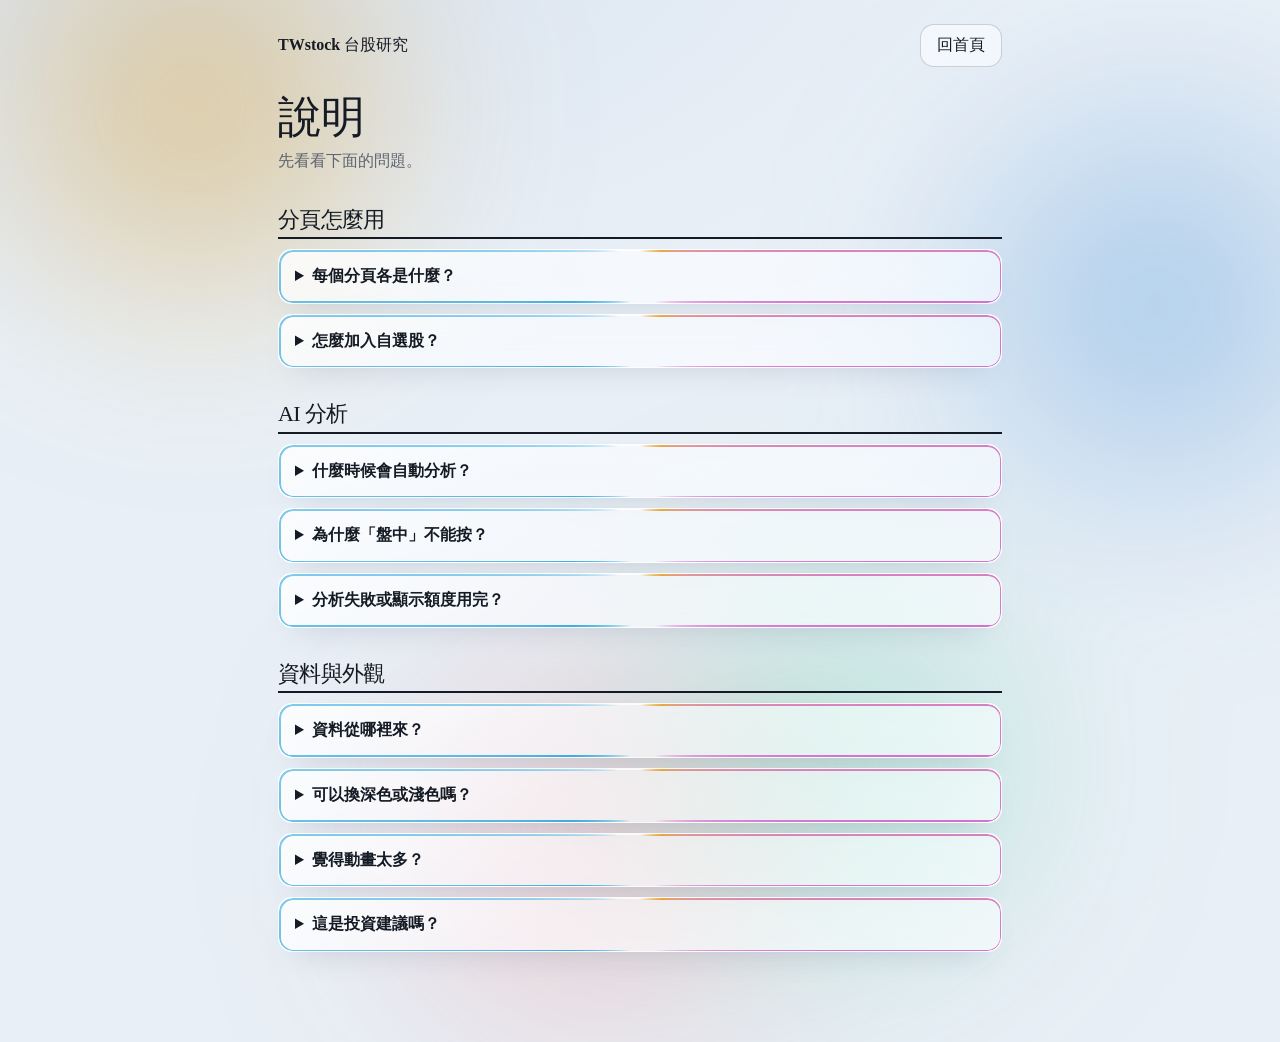
==== commit a6148953: "Fix load scrolling and detail issues, remove unused files and dead code Fixes - The page no longer o" ====
--- a/help.html
+++ b/help.html
@@ -25,21 +25,24 @@
     })();
   </script>
   <title>說明 | TWstock</title>
+  <link rel="icon" type="image/png" href="./assets/icon-192.png">
   <link rel="stylesheet" href="https://si70531.github.io/EZexams/assets/fonts/fonts.css">
-  <link rel="stylesheet" href="./assets/twconsole.css?v=20261127ds">
-  <link rel="stylesheet" href="./assets/twui.css?v=20261127ds">
+  <link rel="stylesheet" href="./assets/tokens.css?v=20261127c">
+  <link rel="stylesheet" href="./assets/base.css?v=20261127c">
+  <link rel="stylesheet" href="./assets/twconsole.css?v=20261127c">
+  <link rel="stylesheet" href="./assets/twui.css?v=20261127c">
   <style>
     .faq { position: relative; z-index: 1; max-width: 760px; margin: 0 auto; padding: 24px 18px 80px; }
     .top { display: flex; justify-content: space-between; align-items: center; }
     .top a { color: var(--color-ink); text-decoration: none; }
-    .home { padding: 8px 16px; border: 1px solid var(--glass-line-2); border-radius: 12px; background: var(--glass); -webkit-backdrop-filter: var(--blur); backdrop-filter: var(--blur); }
+    .home { padding: 8px 16px; border: 1px solid var(--glass-line-2); border-radius: var(--r-md); background: var(--glass); -webkit-backdrop-filter: var(--blur); backdrop-filter: var(--blur); }
     h1 { font-size: clamp(30px, 6vw, 44px); margin: 28px 0 8px; }
     h2 { max-width: none; font-size: 22px; margin: 34px 0 10px; padding-bottom: 6px; border-bottom: 2px solid var(--color-ink); }
     details { padding: 10px 16px; margin: 10px 0; }
     summary { cursor: pointer; font-weight: 600; }
     details p { margin: 8px 0 2px; color: var(--color-ink-2); line-height: 1.7; }
   </style>
-  <link rel="stylesheet" href="./assets/twds.css?v=20261127ds">
+  <link rel="stylesheet" href="./assets/twds.css?v=20261127c">
 </head>
 <body>
 <div class="aurora" aria-hidden="true"><i class="a1"></i><i class="a2"></i><i class="a3"></i><i class="a4"></i></div>
@@ -47,7 +50,7 @@
   <div class="top"><a href="./"><b>TWstock</b> 台股研究</a><a class="home" href="./">回首頁</a></div>
   <h1>說明</h1>
   <p style="color:var(--color-muted)">先看看下面的問題。</p>
-  <h2>分頁怎麼用</h2><details class="dcard"><summary>三個分頁各是什麼？</summary><p>「總覽」看大盤、熱力圖與重點；「分析」放收盤、盤前、盤中三份 AI 分析；「股票」有自選股、強勢股等清單，點任一檔股票就會打開它的個股分析。</p></details><details class="dcard"><summary>怎麼加入自選股？</summary><p>在股票清單中把該列向左滑（手機）或使用該列的星號，就會加入自選股。</p></details><h2>AI 分析</h2><details class="dcard"><summary>什麼時候會自動分析？</summary><p>盤前分析在交易日前一晚 05:30（台北時間）左右自動產生；盤中分析在交易日 13:00；收盤摘要在 15:30 收盤後自動產生，不需要也沒有按鈕。三份都會同步傳到 Telegram。</p></details><details class="dcard"><summary>為什麼「盤中」不能按？</summary><p>盤中分析只在交易日 09:00–13:30 可手動執行；非開盤時間、連假或休市日會顯示無法分析。</p></details><details class="dcard"><summary>分析失敗或顯示額度用完？</summary><p>AI 使用的是免費額度，各模型每天有上限，約在台北時間下午 3、4 點重置。稍後再試，或等下一次自動分析。</p></details><h2>資料與外觀</h2><details class="dcard"><summary>資料從哪裡來？</summary><p>行情與報表來自證交所公開資料，新聞來自 Google 新聞。資料可能有延遲或缺漏，請以券商與證交所為準。</p></details><details class="dcard"><summary>可以換深色或淺色嗎？</summary><p>可以。按右上角的圖示，選「系統」、「淺色」或「深色」；選「系統」會跟隨裝置設定。</p></details><details class="dcard"><summary>這是投資建議嗎？</summary><p>不是。本站僅供個人研究與參考，AI 分析可能出錯，投資請自行判斷並承擔風險。</p></details>
+  <h2>分頁怎麼用</h2><details class="dcard"><summary>每個分頁各是什麼？</summary><p>「總覽」看大盤指數、法人買賣超與漲跌分布；「籌碼」看期貨籌碼、法人與融資融券排行；「產業」看類股熱力圖、產業強弱與估值；「股票」有自選股清單、排行、比較與選股；「持股與損益」記錄持股並可模擬交易；「分析」放收盤、盤前、盤中和週回顧的 AI 分析；「復盤」對照 AI 的判斷和實際結果；「市場日曆」看除權息、股東會和休市日。點任一檔股票就會打開它的個股分析。</p></details><details class="dcard"><summary>怎麼加入自選股？</summary><p>在股票清單中把該列向左滑（手機）或使用該列的星號，就會加入自選股。</p></details><h2>AI 分析</h2><details class="dcard"><summary>什麼時候會自動分析？</summary><p>時間都是台北時間。盤前分析在週一到週五清晨 05:30 左右產生；盤中分析在交易日 13:00；收盤摘要在交易日 15:30；週回顧在週六早上 09:00。這些會傳到 Telegram，各種通知可以在「設定」裡開關。</p></details><details class="dcard"><summary>為什麼「盤中」不能按？</summary><p>盤中分析只在交易日開盤時間可以手動執行；非開盤時間或休市日會顯示無法分析。</p></details><details class="dcard"><summary>分析失敗或顯示額度用完？</summary><p>AI 使用的是免費額度，各模型每天有上限，約在台北時間下午 3、4 點重置。稍後再試，或等下一次自動分析。</p></details><h2>資料與外觀</h2><details class="dcard"><summary>資料從哪裡來？</summary><p>行情與報表主要來自證交所、櫃買中心、期交所和集保的公開資料；美股與國際行情來自 Yahoo Finance，新聞來自 Google 新聞。資料可能有延遲或缺漏，請以券商與交易所為準。讀不到時會直接顯示「讀不到」，不會用舊數字或示意數字代替。</p></details><details class="dcard"><summary>可以換深色或淺色嗎？</summary><p>可以。按右上角的齒輪打開「設定」，在「顯示」分頁選擇；選「跟隨裝置」會跟著裝置設定。</p></details><details class="dcard"><summary>覺得動畫太多？</summary><p>裝置開啟「減少動態效果」時，本站會停用大部分動畫。動畫快慢也可以在「設定」調整。</p></details><details class="dcard"><summary>這是投資建議嗎？</summary><p>不是。本站僅供個人研究與參考，AI 分析可能出錯，投資請自行判斷並承擔風險。</p></details>
 </main>
 </body>
 </html>
--- a/assets/tokens.css
+++ b/assets/tokens.css
@@ -0,0 +1,27 @@
+:root {
+  color-scheme: dark;
+  /* design spec. Corners: control, card, capsule (circles stay 50%; --r-mark is only for data marks such as bars and swatches).
+     Heights: resting card (--sh-1), floating layer (--sh-2). Type: 11 12 14 16 19 23 28. */
+  --r-sm: 8px; --r-md: 14px; --r-pill: 999px; --r-mark: 3px;
+  --sh-1: 0 14px 32px -18px rgb(0 0 0 / .55); --sh-2: 0 28px 64px -22px rgb(0 0 0 / .65);
+  --space-3xs: 2px; --space-2xs: 4px; --space-xs: 8px; --space-sm: 12px; --space-md: 16px; --space-lg: 24px; --space-xl: 40px; --space-2xl: 64px; --space-3xl: 96px; --space-4xl: 144px;
+  --text-2xs: 0.6875rem; --text-xs: 0.75rem; --text-sm: 0.875rem; --text-md: 1rem; --text-lg: 1.1875rem; --text-xl: 1.4375rem; --text-2xl: 1.75rem; --text-3xl: 1.75rem;
+  --text-display-s: 1.44rem; --text-display: 1.728rem; --text-section: 1.2rem; --text-title: 1rem; --text-lead: 1rem;
+  --ease-out: cubic-bezier(0.16, 1, 0.3, 1); --ease-in: cubic-bezier(0.7, 0, 0.84, 0); --ease-in-out: cubic-bezier(0.65, 0, 0.35, 1);
+  --dur-micro: 120ms; --dur-short: 220ms; --dur-long: 420ms;
+  --color-error: oklch(72% 0.15 27); --color-success: oklch(76% 0.13 150);
+  --container: 1320px; --gutter: 24px; --gap-columns: 32px; --section-gap-s: 120px; --section-gap: 144px; --section-gap-l: 176px;
+  --z-base: 1; --z-raised: 10; --z-dropdown: 100; --z-sticky: 200; --z-sticky-nav: 300; --z-modal: 400; --z-toast: 500; --z-tooltip: 600;
+  --color-paper: oklch(17% 0.008 250); --color-paper-2: oklch(21% 0.009 250); --color-paper-3: oklch(13.5% 0.007 250);
+  --color-ink: oklch(95% 0.005 250); --color-ink-2: oklch(83% 0.008 250); --color-muted: oklch(71% 0.01 250);
+  --color-rule: oklch(31% 0.01 250); --color-rule-2: oklch(42% 0.012 250);
+  --color-accent: oklch(82% 0.15 80); --color-accent-ink: oklch(18% 0.04 75); --color-accent-soft: oklch(29% 0.05 80); --color-focus: oklch(82% 0.15 80);
+  --color-field: oklch(58% 0.012 250); --color-up: oklch(72% 0.17 25); --color-down: oklch(76% 0.15 150);
+  --color-cool: oklch(77% 0.12 245); --color-cool-soft: oklch(29% 0.05 245);
+  --color-ok: oklch(76% 0.15 150); --color-ok-soft: oklch(24.5% 0.03 150); --color-bad: oklch(70% 0.17 25); --color-bad-soft: oklch(24.5% 0.035 25);
+  --font-display: "Host Grotesk", "Noto Sans TC", "PingFang TC", "Microsoft JhengHei", ui-sans-serif, system-ui, sans-serif; --font-body: var(--font-display);
+  --font-outlier: "Atkinson Hyperlegible Mono", "Noto Sans TC", "PingFang TC", "Microsoft JhengHei", ui-monospace, monospace;
+  --radius-card: var(--r-md); --radius-pill: var(--r-sm); --rule-hair: 1px;
+  --shadow-card: none;
+  --tracking-display: -0.03em; --display-weight: 500;
+}
--- a/assets/base.css
+++ b/assets/base.css
@@ -0,0 +1,26 @@
+*, *::before, *::after { box-sizing: border-box; }
+html, body { overflow-x: clip; }
+html { scrollbar-color: var(--color-muted) var(--color-paper); scroll-padding-top: var(--space-3xl); }
+body { margin: 0; background: var(--color-paper); color: var(--color-ink); font-family: var(--font-body); font-size: var(--text-md); line-height: 1.55; -webkit-font-smoothing: antialiased; caret-color: var(--color-accent); }
+::selection { background: color-mix(in oklab, var(--color-accent) 25%, transparent); }
+:focus-visible { outline: 2px solid var(--color-focus); outline-offset: 2px; }
+a { color: inherit; text-decoration-thickness: 1px; text-underline-offset: 0.16em; }
+h1, h2, h3 { margin: 0; font-family: var(--font-display); font-weight: var(--display-weight, 700); font-synthesis: none; letter-spacing: var(--tracking-display); line-height: 1.05; overflow-wrap: break-word; min-width: 0; text-wrap: balance; }
+h1 { max-width: 20ch; font-size: var(--text-display); } h2 { max-width: 30ch; font-size: var(--text-section); } h3 { max-width: 40ch; font-size: var(--text-title); line-height: 1.2; }
+.lead { font-size: var(--text-lead); line-height: 1.45; max-width: 52ch; }
+p { margin: 0; text-wrap: pretty; }
+p:not([class]) { max-width: 65ch; }
+img, video { max-width: 100%; height: auto; display: block; }
+svg { display: block; }
+[hidden] { display: none !important; }
+button, input, select, textarea { font: inherit; }
+.num, .figure, td.num { font-variant-numeric: tabular-nums; }
+[data-slot] { position: relative; overflow: hidden; background: linear-gradient(160deg, var(--color-paper-2, var(--color-paper)), var(--color-paper-3, var(--color-paper))); }
+[data-slot] > img { position: absolute; inset: 0; width: 100%; height: 100%; object-fit: cover; z-index: 1; }
+[data-slot]:has(> img) > :not(img):not([data-keep]) { display: none !important; }
+@media (max-width: 60rem) { :root { --gutter: 24px; --section-gap-s: 80px; --section-gap: 96px; --section-gap-l: 120px; } }
+@media (max-width: 40rem) { :root { --gutter: 16px; --section-gap-s: 56px; --section-gap: 72px; --section-gap-l: 96px; --gap-columns: 16px; } }
+/* photographs: duotone paper-3 ink */
+[data-slot]:has(> img) { isolation: isolate; background: var(--color-ink); outline: 1px solid color-mix(in oklab, var(--color-ink) 8%, transparent); outline-offset: -1px; }
+[data-slot] > img { z-index: 0; filter: grayscale(1) contrast(1.08); mix-blend-mode: multiply; }
+[data-slot]:has(> img)::before { content: ""; position: absolute; inset: 0; z-index: 1; background: var(--color-paper-3); mix-blend-mode: lighten; pointer-events: none; }
--- a/assets/twconsole.css
+++ b/assets/twconsole.css
@@ -2,8 +2,6 @@
  * nav: one row of three tabs above full-width panels, a bottom bar under 720px · signature: the reading, every figure and the stock list set in the measured face on hairline panels · states: empty, error note, sample-data badge
  * axes: dark/grotesk-sans/chromatic-amber · posture: restrained · contrast: pass · v2.0.0 */
 /* Hallmark · pre-emit critique: P4 H4 E4 S4 R3 V4 · weakest: R, the stock and sentiment screens still draw their charts with colours set inside twtrade.js, so the series colours here only reach what CSS owns */
-@import url("./tokens.css?v=20261127a");
-@import url("./base.css");
 
 
 /* names the page scripts still read inside the charts they draw (inline stroke and fill values in assets/*.js) */
@@ -25,12 +23,11 @@
 body { background: var(--color-paper); font-size: var(--text-md); }
 button, input, select { color: inherit; }
 button { cursor: pointer; }
-.theme { display: none !important; }
 .small { color: var(--color-muted); font-size: var(--text-sm); }
 .warn { color: var(--color-bad); }
 .up { color: var(--color-up); }
 .down { color: var(--color-down); }
-.num, .big, .stkprice, .gbig, .stat b, .mrow b, .kv b, .ohlc, .cread, .dtip, .rngtxt, .pct, .ttbl td, .mktab .num {
+.num, .big, .stat b, .kv b, .cread, .pct, .ttbl td, .mktab .num {
   font-family: var(--font-outlier); font-variant-numeric: tabular-nums slashed-zero;
 }
 
@@ -66,13 +63,8 @@
 }
 .chip:hover { background: var(--color-rule); color: var(--color-ink); }
 .chip[aria-pressed="true"] { background: var(--color-cool-soft); border-color: var(--color-cool); color: var(--color-cool); }
-.tag, .pill2 { display: inline-block; padding: 1px var(--space-xs); border: var(--rule-hair) solid var(--color-rule-2); border-radius: var(--r-mark); background: var(--color-paper-3); color: var(--color-ink-2); font-size: var(--text-xs); font-weight: 500; }
-.pill2.hit { background: var(--color-accent-soft); border-color: var(--color-accent); color: var(--color-accent); }
-.starbtn { min-width: 36px; min-height: 36px; border: 0; background: none; color: var(--color-rule-2); font-size: var(--text-lg); padding: 0 var(--space-2xs); }
-.starbtn[aria-pressed="true"] { color: var(--color-accent); }
-.starbtn:hover { color: var(--color-ink-2); }
-.tt .chips, .btnrow { display: flex; flex-wrap: wrap; gap: var(--space-xs); }
-.btnrow { margin-top: var(--space-sm); }
+.tag { display: inline-block; padding: 1px var(--space-xs); border: var(--rule-hair) solid var(--color-rule-2); border-radius: var(--r-mark); background: var(--color-paper-3); color: var(--color-ink-2); font-size: var(--text-xs); font-weight: 500; }
+.tt .chips { display: flex; flex-wrap: wrap; gap: var(--space-xs); }
 .msg { min-height: 1.4em; margin: var(--space-xs) 0 0; font-size: var(--text-sm); color: var(--color-muted); }
 .msg.err { color: var(--color-bad); }
 .empty { margin: 0; padding: var(--space-lg) var(--space-xs); color: var(--color-muted); font-size: var(--text-sm); text-align: center; }
@@ -105,7 +97,6 @@
 }
 .dtabs::-webkit-scrollbar { display: none; }
 .dtabs .pill { display: none; }
-.dgroup { flex: none; padding: 0 var(--space-xs) 0 var(--space-sm); color: var(--color-muted); font-size: var(--text-xs); font-weight: 500; }
 .dtabs button {
   flex: none; min-height: var(--ctl-sm); padding: 0 var(--space-sm); border: var(--rule-hair) solid transparent; border-radius: var(--radius-pill);
   background: none; color: var(--color-ink-2); font-size: var(--text-sm); font-weight: 500; text-align: left;
@@ -120,44 +111,25 @@
 .tt { display: grid; gap: var(--space-sm); min-width: 0; }
 
 /* ---------- 3. panels, readings, rows ---------- */
-.dcard, .news, .tlitem {
+.dcard, .news {
   position: relative; min-width: 0; padding: var(--space-md); overflow: hidden;
   border: var(--rule-hair) solid var(--color-rule); border-radius: var(--radius-card); background: var(--color-paper-2); color: var(--color-ink); box-shadow: none;
 }
 .dcard h3, .news h3 { margin: 0 0 var(--space-2xs); max-width: none; color: var(--color-muted); font-size: var(--text-sm); font-weight: 500; letter-spacing: 0; line-height: 1.3; }
 .dcard .big { margin: var(--space-2xs) 0 0; font-size: var(--text-xl); font-weight: 400; line-height: 1.1; letter-spacing: -0.02em; color: var(--color-ink); }
-.dcard .stkprice, .stkprice { font-size: var(--text-3xl); font-weight: 400; letter-spacing: -0.03em; line-height: 1.05; }
 .dcard .sub, .sub { color: var(--color-muted); font-size: var(--text-sm); }
-.dgrid { display: grid; gap: var(--space-sm); grid-template-columns: repeat(auto-fit, minmax(200px, 1fr)); }
-.tgrid { display: grid; gap: var(--space-sm); grid-template-columns: repeat(auto-fit, minmax(220px, 1fr)); }
-.mkgrid, .newsgrid { display: grid; gap: var(--space-sm); grid-template-columns: repeat(auto-fit, minmax(280px, 1fr)); }
-.ovgrid { display: grid; grid-template-columns: minmax(0, 2fr) minmax(220px, 1fr); gap: var(--space-sm); align-items: start; }
-.ovside h3 { margin-bottom: var(--space-2xs); }
-.mrow { display: flex; justify-content: space-between; gap: var(--space-xs); padding: var(--space-xs) 0; border-top: var(--rule-hair) solid var(--color-rule); font-size: var(--text-sm); }
-.mrow:first-of-type { border-top: 0; }
-.mrow span { color: var(--color-muted); }
 .kv { display: grid; grid-template-columns: 1fr auto; gap: var(--space-xs) var(--space-sm); margin-top: var(--space-sm); font-size: var(--text-sm); }
 .kv span { color: var(--color-muted); }
 .kv b { text-align: right; font-weight: 400; }
-.tt-src { display: flex; flex-wrap: wrap; align-items: center; gap: var(--space-2xs) var(--space-sm); color: var(--color-muted); font-size: var(--text-sm); }
-.tt-src b { padding: 1px var(--space-xs); border: var(--rule-hair) solid var(--color-rule-2); border-radius: var(--r-mark); background: var(--color-paper-3); color: var(--color-ink-2); font-weight: 500; font-size: var(--text-xs); }
-.tt-src b.live { border-color: var(--color-ok); color: var(--color-ok); background: var(--color-ok-soft); }
-.dpanel > .rh { display: flex; align-items: center; gap: var(--space-xs); }
-.mknote { margin: 0 0 var(--space-sm); color: var(--color-muted); font-size: var(--text-sm); }
-.mkhost { display: block; }
 .fgrid { display: grid; grid-template-columns: repeat(auto-fit, minmax(160px, 1fr)); gap: var(--space-sm); }
 .fgrid label { display: grid; gap: var(--space-2xs); min-width: 0; color: var(--color-muted); font-size: var(--text-sm); }
-.rrow + .rrow { margin-top: var(--space-md); }
-.meter, .vbar { display: block; height: 6px; margin-top: var(--space-xs); border-radius: var(--r-mark); background: var(--color-paper-3); overflow: hidden; }
-.meter i, .vbar i { display: block; height: 100%; width: 0; border-radius: var(--r-mark); background: var(--color-cool); }
-.meter i.upb { background: var(--color-up); } .meter i.downb { background: var(--color-down); }
+.vbar { display: block; height: 6px; margin-top: var(--space-xs); border-radius: var(--r-mark); background: var(--color-paper-3); overflow: hidden; }
+.vbar i { display: block; height: 100%; width: 0; border-radius: var(--r-mark); background: var(--color-cool); }
 .rngbar { position: relative; height: 4px; border-radius: var(--r-mark); background: var(--color-rule-2); }
 .rng { margin-top: var(--space-sm); }
 .rngdot { position: absolute; top: 50%; width: 8px; height: 8px; margin: calc(var(--space-2xs) * -1) 0 0 calc(var(--space-2xs) * -1); border-radius: 50%; background: var(--color-accent); }
-.rngtxt { display: flex; justify-content: space-between; margin-top: var(--space-xs); font-size: var(--text-xs); color: var(--color-muted); }
 
 /* ---------- 4. tables: flat, ruled, figures right-aligned ---------- */
-.tblwrap { overflow-x: auto; }
 .ttbl, .mktab { width: 100%; border-collapse: collapse; font-size: var(--text-sm); background: none; border: 0; }
 .ttbl th, .ttbl td { padding: var(--space-xs) var(--space-sm); border: 0; border-bottom: var(--rule-hair) solid var(--color-rule); text-align: right; white-space: nowrap; background: none; }
 .ttbl th { color: var(--color-muted); font-size: var(--text-xs); font-weight: 500; letter-spacing: 0; text-transform: none; }
@@ -170,89 +142,39 @@
 td.best { color: var(--color-accent); }
 .mktab td { padding: var(--space-xs) var(--space-2xs); border-top: var(--rule-hair) solid var(--color-rule); vertical-align: middle; }
 .mktab tr:first-child td { border-top: 0; }
-.mktab .rn { width: 28px; color: var(--color-muted); }
 .mktab .num { text-align: right; white-space: nowrap; }
 .mktab small { color: var(--color-muted); font-size: var(--text-xs); }
 
 /* ---------- 5. charts (what CSS owns) ---------- */
 .dcard svg { display: block; width: 100%; height: auto; margin-top: var(--space-xs); overflow: visible; }
-.dcard svg text, .cbox svg text, .ibox svg text, .rbox svg text { fill: var(--color-muted); font-family: var(--font-outlier); font-size: 11px; }
-.dcard .gridl, .candlebox .gridl, .cbox .gridl, .ibox .gridl { stroke: var(--color-rule); stroke-width: 1; }
+.dcard svg text, .cbox svg text { fill: var(--color-muted); font-family: var(--font-outlier); font-size: 11px; }
+.dcard .gridl, .cbox .gridl { stroke: var(--color-rule); stroke-width: 1; }
 .dcard .ln { fill: none; stroke: var(--color-cool); stroke-width: 2; stroke-linecap: round; stroke-linejoin: round; }
-.dcard .ln2 { fill: none; stroke: var(--color-rule-2); stroke-width: 1.6; stroke-dasharray: 5 5; }
 .dcard .area { fill: url(#dg-area); }
 .dcard .bar { fill: var(--color-cool); transform-box: fill-box; transform-origin: 50% 100%; }
 .dcard .bar.neg { fill: var(--color-rule-2); }
 .spark, .dcard svg.spark { position: absolute; right: var(--space-md); top: var(--space-md); width: 76px; height: 28px; margin: 0; overflow: visible; }
 .spark path, .dcard svg.spark { fill: none; stroke: var(--color-cool); stroke-width: 1.6; stroke-linecap: round; stroke-linejoin: round; }
-.legend { display: flex; flex-wrap: wrap; gap: var(--space-2xs) var(--space-md); margin-top: var(--space-sm); font-size: var(--text-sm); }
-.legend i { display: inline-block; width: 10px; height: 10px; margin-right: var(--space-xs); border-radius: var(--r-mark); }
-ul.legend, ol.legend { list-style: none; margin: 0; padding: 0; display: grid; gap: var(--space-xs); }
-.legend li { display: grid; grid-template-columns: 12px minmax(0, 1fr) auto auto; gap: var(--space-xs); align-items: center; }
-.legend .lbl { overflow: hidden; text-overflow: ellipsis; white-space: nowrap; }
-.legend b { font-family: var(--font-outlier); font-weight: 400; font-variant-numeric: tabular-nums slashed-zero; }
-.legend li > span:last-child { color: var(--color-muted); font-family: var(--font-outlier); }
-.dtip {
-  position: absolute; z-index: 5; padding: var(--space-2xs) var(--space-xs); border: var(--rule-hair) solid var(--color-rule-2); border-radius: var(--r-mark);
-  background: var(--color-paper-3); color: var(--color-ink); font-size: var(--text-xs); white-space: nowrap; pointer-events: none; opacity: 0; transition: opacity var(--dur-micro) var(--ease-out);
-}
-.candlebox svg { display: block; width: 100%; height: auto; margin-top: var(--space-xs); overflow: visible; }
-.candlebox .wick { stroke-width: 1.4; }
-.candlebox .wick.up, .candlebox rect.up, .tk-up { stroke: var(--color-up); fill: var(--color-up); }
-.candlebox .wick.down, .candlebox rect.down, .tk-down { stroke: var(--color-down); fill: var(--color-down); }
-.candlebox .ma5, .tt-candles .ma5 { fill: none; stroke: var(--color-ink); stroke-width: 1.8; stroke-linecap: round; stroke-linejoin: round; }
-.candlebox .ma20, .tt-candles .ma20 { fill: none; stroke: var(--color-cool); stroke-width: 1.8; stroke-dasharray: 5 5; stroke-linecap: round; }
-.ohlc, .cread { min-height: 20px; margin: var(--space-xs) 0 0; color: var(--color-muted); font-size: var(--text-sm); }
+.tk-up { stroke: var(--color-up); fill: var(--color-up); }
+.tk-down { stroke: var(--color-down); fill: var(--color-down); }
+.cread { min-height: 20px; margin: var(--space-xs) 0 0; color: var(--color-muted); font-size: var(--text-sm); }
 .cbox { overflow-x: auto; }
 .cbox svg { display: block; width: 100%; height: auto; min-width: 320px; overflow: visible; }
-.tt-candles rect.tk-up, .tt-candles rect.tk-down { transform-box: fill-box; transform-origin: 50% 100%; }
-.tt-candles .wick { stroke-width: 1.2; }
 .draw { transform-box: fill-box; transform-origin: 0 50%; }
 .ik { fill: none; stroke: var(--color-accent); stroke-width: 1.6; }
 .id { fill: none; stroke: var(--color-ink-2); stroke-width: 1.6; }
 .bb { fill: none; stroke: var(--color-muted); stroke-width: 1.2; stroke-dasharray: 3 3; }
 .tl { stroke: var(--color-accent); stroke-width: 1.6; }
-.ibox svg, .rbox svg { display: block; width: 100%; height: auto; overflow: visible; }
-.ibox:empty { display: none; }
-.riv { stroke: var(--color-rule-2); stroke-width: 1.2; stroke-dasharray: 4 4; }
-.riv.r0 { stroke: var(--color-down); } .riv.r4 { stroke: var(--color-up); }
 .rp { fill: none; stroke: var(--color-ink); stroke-width: 2; stroke-linejoin: round; }
-.rbox .draw, .rp.draw { transform-box: fill-box; transform-origin: 0 50%; }
-.donutwrap { display: grid; grid-template-columns: minmax(170px, 240px) minmax(0, 1fr); gap: var(--space-lg); align-items: center; }
-.donut svg { display: block; width: 100%; height: auto; }
-.donut .ringbg { fill: none; stroke: var(--color-paper-3); stroke-width: 22; }
-.donut .seg { fill: none; stroke-width: 22; }
-.donut text { fill: var(--color-ink); text-anchor: middle; font-family: var(--font-outlier); }
-.donut .dn-s { fill: var(--color-muted); font-size: var(--text-2xs); }
-.gauge svg { display: block; width: 100%; max-width: 360px; margin: 0 auto; }
-.gauge .gband { fill: none; stroke-width: 16; }
-.gauge .needle { transform-box: view-box; transform-origin: 100px 100px; }
-.gauge .needle line { stroke: var(--color-ink); stroke-width: 3; stroke-linecap: round; }
-.gauge .hub { fill: var(--color-ink); }
-.gauge text { fill: var(--color-muted); font-size: 9px; }
-.gbig { margin-top: var(--space-xs); text-align: center; font-size: var(--text-3xl); letter-spacing: -0.03em; }
+.rp.draw { transform-box: fill-box; transform-origin: 0 50%; }
 
 /* ---------- 6. stock detail, news, timeline, alerts ---------- */
-.stkchips { display: flex; gap: var(--space-xs); overflow-x: auto; padding: var(--space-3xs) var(--space-3xs) var(--space-xs); scrollbar-width: none; }
-.stkchips::-webkit-scrollbar { display: none; }
-.stkwrap { display: grid; gap: var(--space-sm); grid-template-columns: minmax(240px, 300px) minmax(0, 1fr); margin-top: var(--space-2xs); }
-.stkside h3, .stkwrap .dcard > h3 { margin-bottom: var(--space-2xs); }
-.stkchg { margin-bottom: var(--space-sm); font-size: var(--text-sm); }
 .stats { display: grid; grid-template-columns: 1fr 1fr; gap: var(--space-sm); padding-top: var(--space-sm); border-top: var(--rule-hair) solid var(--color-rule); }
 .stat span { display: block; color: var(--color-muted); font-size: var(--text-xs); }
 .stat b { font-size: var(--text-md); font-weight: 400; }
 .news h3 { margin: var(--space-xs) 0 var(--space-2xs); color: var(--color-ink); font-size: var(--text-md); font-weight: 500; line-height: 1.5; }
 .news .sub { font-size: var(--text-sm); }
 .tl:not(line) { position: relative; display: grid; gap: var(--space-sm); padding-left: 32px; max-width: 760px; }
-.tlline { position: absolute; left: 9px; top: 10px; bottom: 10px; width: 1px; background: var(--color-rule-2); transform: scaleY(0); transform-origin: 50% 0; }
-.tlitem::before { content: ""; position: absolute; left: -26px; top: 18px; width: 9px; height: 9px; border-radius: 50%; background: var(--color-cool); box-shadow: 0 0 0 4px var(--color-paper); }
-.tlitem { overflow: visible; }
-.tlitem .date { margin-bottom: var(--space-2xs); color: var(--color-cool); font-family: var(--font-outlier); font-size: var(--text-sm); }
-.tlhead { margin-bottom: var(--space-2xs); font-size: var(--text-md); }
-.tlitem .sub { font-size: var(--text-sm); }
-.arow { display: flex; justify-content: space-between; align-items: center; gap: var(--space-sm); flex-wrap: wrap; padding: var(--space-sm) 0; border-bottom: var(--rule-hair) solid var(--color-rule); }
-.arow:last-child { border-bottom: 0; }
-.aright { display: flex; align-items: center; gap: var(--space-xs); flex-wrap: wrap; justify-content: flex-end; }
 
 /* ---------- 7. phone: bottom bar replaces the rail ---------- */
 .apppill {
@@ -272,14 +194,13 @@
 @media (max-width: 720px) {
   .app .dtabs { display: none; }
   .app main { padding: var(--space-sm) var(--space-sm) 112px; }
-  .ovgrid, .stkwrap { grid-template-columns: 1fr; }
-  .dgrid { grid-template-columns: 1fr 1fr; }
+  
+  
   .dcard svg.spark { display: none; }
   .dcard .big { font-size: var(--text-lg); }
-  .stkprice { font-size: var(--text-2xl); }
+  
 }
 @media (min-width: 721px) { .apppill { display: none; } }
-@media (max-width: 560px) { .donutwrap { grid-template-columns: 1fr; } }
 
 /* ---------- 8. form inputs (research tools) ---------- */
 .in { min-height: 44px; }
@@ -337,7 +258,6 @@
 .wcard[data-code] { cursor: pointer; transition: border-color var(--dur-short) var(--ease-out); }
 .wcard[data-code]:hover { border-color: var(--color-rule-2); }
 .wcard h3 { display: flex; justify-content: space-between; align-items: center; gap: var(--space-2xs); }
-.wcard .starbtn { margin: calc(var(--space-xs) * -1) calc(var(--space-xs) * -1) calc(var(--space-xs) * -1) 0; padding: var(--space-xs); }
 .wcard .big { font-size: var(--text-2xl); }
 .shead { position: relative; z-index: 4; display: grid; grid-template-columns: minmax(0, 1.1fr) minmax(0, 1fr); gap: var(--space-xs) var(--space-lg); align-items: center; overflow: visible; }
 .sfind { grid-column: 1 / -1; position: relative; display: flex; }
@@ -398,7 +318,6 @@
 .aigo:active { background: color-mix(in oklab, var(--color-accent) 75%, var(--color-ink)); }
 .aigo:disabled { background: var(--color-paper-3); border-color: var(--color-rule); color: var(--color-muted); cursor: not-allowed; }
 .aimsg { margin: var(--space-xs) 0 0; min-height: 1.3em; }
-.ainote { margin: var(--space-sm) 0 0; }
 .aiout { display: grid; gap: var(--space-sm); margin-top: var(--space-xs); }
 .aiout:empty { display: none; }
 .aiout h4 { display: flex; flex-wrap: wrap; align-items: center; gap: var(--space-xs); margin: 0 0 var(--space-xs); font-size: var(--text-sm); font-weight: 500; }
@@ -448,7 +367,6 @@
 /* ---------- 研究室 (assets/twlab.js) ---------- */
 #dpLab { display: none; }
 #dpLab.on { display: grid; gap: var(--space-sm); }
-#dpLab .lintro p { margin: var(--space-2xs) 0 0; max-width: 75ch; }
 .lmenu { display: grid; gap: var(--space-sm); grid-template-columns: repeat(auto-fill, minmax(230px, 1fr)); }
 .lcard { display: grid; gap: var(--space-3xs); text-align: left; color: inherit; font: inherit; cursor: pointer; transition: border-color var(--dur-short) var(--ease-out), background-color var(--dur-short) var(--ease-out); }
 .lcard b { font-size: var(--text-lg); font-weight: 500; }
@@ -478,7 +396,6 @@
 .lcases .in { min-width: 80px; text-align: right; }
 .lx { width: 28px; height: 28px; border: var(--rule-hair) solid var(--color-rule-2); border-radius: 50%; background: none; color: var(--color-muted); line-height: 1; }
 .lx:hover { color: var(--color-bad); border-color: var(--color-bad); }
-.lnote { margin: var(--space-xs) 0 0; max-width: none; line-height: 1.55; }
 .lsub { margin: var(--space-md) 0 var(--space-2xs) !important; }
 .lbrow { display: grid; grid-template-columns: minmax(90px, 38%) 1fr auto; align-items: center; gap: var(--space-xs); padding: var(--space-3xs) 0; font-size: var(--text-sm); }
 .lbrow b { font-family: var(--font-outlier); font-weight: 500; font-variant-numeric: tabular-nums; }
--- a/assets/twui.css
+++ b/assets/twui.css
@@ -130,8 +130,6 @@
   .dtabs { display: none !important; }
   .app main { padding-left: 0; }
 }
-.side .sb-brand { display: flex; align-items: center; gap: 10px; font-weight: 600; font-size: var(--text-md); padding: 2px 4px 6px; }
-.side .sb-brand small { display: block; font-weight: 400; color: var(--color-muted); font-size: var(--text-xs); }
 .side nav { position: relative; display: grid; gap: 4px; }
 .side nav .sb-hl { position: absolute; left: 0; right: 0; top: 0; height: 44px; border-radius: var(--r-md); background: color-mix(in oklch, var(--color-accent) 20%, transparent); border: 1px solid color-mix(in oklch, var(--color-accent) 45%, transparent); transition: transform .45s cubic-bezier(.2,.9,.3,1.2); }
 .side nav button { position: relative; z-index: 1; display: flex; align-items: center; gap: 12px; height: 44px; padding: 0 12px; border: 0; border-radius: var(--r-md); background: none; color: var(--color-muted); font-size: var(--text-sm); font-weight: 500; text-align: left; cursor: pointer; transition: color .2s; }
@@ -150,10 +148,7 @@
 .side .sb-row span { color: var(--color-muted); font-size: var(--text-xs); }
 .side .sb-row .p { text-align: right; font: 500 var(--text-sm)/1.2 var(--font-outlier); }
 .side .sb-empty { color: var(--color-muted); font-size: var(--text-xs); padding: 4px 8px; }
-.side .sb-foot { display: flex; gap: 8px; align-items: center; justify-content: space-between; }
-.theme { top: 18px; right: 18px; }
 @media (min-width: 1100px) { .theme { top: auto; bottom: 26px; left: 30px; right: auto; } }
-.themebtn { border-radius: var(--r-md); background: var(--glass); -webkit-backdrop-filter: var(--blur); backdrop-filter: var(--blur); border: 1px solid var(--glass-line-2); }
 .topbar .tb-right { padding-right: 46px; }
 @media (min-width: 1100px) { .topbar .tb-right { padding-right: 0; } }
 @media (max-width: 1099px) { .topbar .tb-brand { display: flex; } .topbar .tb-title { display: none; } }
@@ -164,13 +159,6 @@
 .ixcard { min-height: 178px; padding-bottom: 62px; }
 .ixcard .big { font-size: clamp(1.5rem, 2.2vw, 2rem); letter-spacing: -.02em; }
 .ixcard svg.spark { position: absolute; left: 16px; right: 16px; width: auto; height: 42px; bottom: 14px; }
-.ovbento { display: grid; grid-template-columns: minmax(0, 2fr) minmax(280px, 1fr); gap: 14px; align-items: stretch; }
-.ovbento > .dcard { margin: 0; }
-.ovbento .mstrip { grid-template-columns: 1fr 1fr; align-content: start; gap: 10px; }
-.ovbento .mstrip .mcell { padding: 12px; }
-.ovbento .mstrip .mcell:last-child { grid-column: 1 / -1; }
-@media (max-width: 900px) { .ovbento { grid-template-columns: 1fr; } .ovbento .mstrip { grid-template-columns: repeat(3, minmax(0, 1fr)); } .ovbento .mstrip .mcell:last-child { grid-column: auto; } }
-@media (max-width: 560px) { .ovbento .mstrip { grid-template-columns: 1fr 1fr; } }
 .mcell b { font: 500 var(--text-xl)/1.1 var(--font-outlier); }
 .mkt .mwrap { border-radius: var(--r-md); }
 .mtbl tbody tr { transition: background .2s; }
@@ -202,8 +190,6 @@
 :root[data-theme="light"] .tilt::after { background: radial-gradient(420px circle at var(--mx, 50%) var(--my, 50%), color-mix(in oklch, white 32%, transparent), transparent 45%); }
 
 /* numbers: a flash in the market colour when they change (the count itself is animated by twui.js) */
-.nflash-up { animation: nfu 1.1s ease-out; }
-.nflash-down { animation: nfd 1.1s ease-out; }
 @keyframes nfu { 0% { text-shadow: 0 0 18px var(--color-up); color: var(--color-up); } 100% { text-shadow: none; } }
 @keyframes nfd { 0% { text-shadow: 0 0 18px var(--color-down); color: var(--color-down); } 100% { text-shadow: none; } }
 .pxpill.lim.pxflash-up { box-shadow: 0 0 0 3px color-mix(in oklch, var(--color-up) 45%, transparent); }
@@ -240,8 +226,8 @@
 .board { display: grid; gap: 12px; grid-template-columns: repeat(12, minmax(0, 1fr)); grid-auto-flow: dense; }
 .board > .dcard { margin: 0; min-width: 0; display: flex; flex-direction: column; gap: 10px; }
 .bd-dist { grid-column: span 6; } .bd-up, .bd-down { grid-column: span 3; }
-.bd-vol { grid-column: span 6; } .bd-pm { grid-column: span 6; }
-@media (max-width: 1350px) { .bd-dist { grid-column: span 12; } .bd-up, .bd-down { grid-column: span 6; } .bd-vol, .bd-pm { grid-column: span 6; } }
+.bd-vol { grid-column: span 6; } 
+@media (max-width: 1350px) { .bd-dist { grid-column: span 12; } .bd-up, .bd-down { grid-column: span 6; } .bd-vol { grid-column: span 6; } }
 @media (max-width: 760px) { .board > .dcard { grid-column: span 12 !important; } }
 .bd-h { display: flex; align-items: baseline; justify-content: space-between; gap: 8px; }
 .bd-h h3 { margin: 0; font-size: var(--text-md); font-weight: 600; }
@@ -269,7 +255,6 @@
 .bd-tile span { font: 600 var(--text-md)/1.1 var(--font-outlier); }
 .bd-tile i { font-style: normal; font: 400 var(--text-xs)/1 var(--font-outlier); opacity: .8; }
 .bd-tile:hover { transform: translateY(-2px); }
-.bd-go { font-size: var(--text-xs); padding: 4px 10px; }
 .bd-call { display: flex; align-items: center; gap: 10px; flex-wrap: wrap; }
 .bd-head { margin: 0; font-weight: 500; line-height: 1.5; }
 .bd-ch { display: grid; grid-template-columns: repeat(3, minmax(0, 1fr)); gap: 6px; }
@@ -306,7 +291,7 @@
 @keyframes limitpulse { 50% { box-shadow: var(--glass-shadow), 0 0 60px -4px color-mix(in oklch, currentColor 60%, transparent); } }
 
 /* rainbow titles: card headings, page title, brand */
-.dcard h3, .dcard h4 > :first-child:not(.aitag), .topbar .tb-title h2, .side .sb-brand > div, .bd-h h3, .aihead h3 {
+.dcard h3, .dcard h4 > :first-child:not(.aitag), .topbar .tb-title h2, .bd-h h3, .aihead h3 {
   background: linear-gradient(90deg, var(--ring-a), var(--ring-b), var(--ring-c), var(--ring-a)); background-size: 300% 100%;
   -webkit-background-clip: text; background-clip: text; color: transparent; animation: rainbow 8s linear infinite;
 }
@@ -443,7 +428,7 @@
 .cl-note { font-size: var(--text-xs); color: var(--color-muted); line-height: 1.4; }
 @media (max-width: 560px) { .fl-row, .cl-row { grid-template-columns: minmax(0, 1fr) auto; } .fl-info, .cl-note { grid-column: 1 / -1; grid-row: 2; } }
 
-/* ---------- 自選 controls (these rules were in twmain.css, which the page does not load) ---------- */
+/* ---------- 自選 controls ---------- */
 .wlbtn { min-width: 32px; height: 32px; border-radius: var(--r-sm); border: 1px solid color-mix(in oklch, var(--color-accent) 45%, transparent); background: color-mix(in oklch, var(--color-accent) 16%, transparent); color: var(--color-ink); font-size: var(--text-md); line-height: 1; cursor: pointer; transition: transform .15s, background .2s; }
 .wlbtn.in { border-color: var(--color-rule-2); background: none; color: var(--color-muted); }
 .wlbtn:hover { transform: scale(1.08); }
@@ -473,9 +458,6 @@
 @keyframes tickup { from { background-color: color-mix(in oklab, var(--color-up) 30%, transparent); } to { background-color: transparent; } }
 @keyframes tickdown { from { background-color: color-mix(in oklab, var(--color-down) 30%, transparent); } to { background-color: transparent; } }
 .tick-up { animation: tickup 1.1s cubic-bezier(.16,1,.3,1); } .tick-down { animation: tickdown 1.1s cubic-bezier(.16,1,.3,1); }
-.limtag { display: inline-block; margin-left: 6px; padding: 0 6px; border-radius: var(--r-sm); font: 700 var(--text-2xs)/18px var(--font-body); font-style: normal; color: #fff; vertical-align: 1px; }
-.limtag.up { background: var(--color-up); box-shadow: none; }
-.limtag.down { background: var(--color-down); color: oklch(20% 0.03 150); box-shadow: none; }
 @keyframes limburst { 0% { box-shadow: inset 0 0 0 0 transparent; background-color: color-mix(in oklab, var(--lc) 45%, transparent); } 30% { box-shadow: inset 0 0 0 2px var(--lc); } 100% { box-shadow: inset 0 0 0 0 transparent; background-color: transparent; } }
 .lim-up { --lc: var(--color-up); animation: limburst 1.6s cubic-bezier(.16,1,.3,1) 2; }
 .lim-down { --lc: var(--color-down); animation: limburst 1.6s cubic-bezier(.16,1,.3,1) 2; }
@@ -723,14 +705,6 @@
 .hmc-go { justify-self: stretch; min-height: 36px; }
 
 /* 說明 + theme dropdown (like EZexams) */
-.thdd { position: relative; }
 .thbtn { display: grid; place-items: center; width: 40px; height: 40px; border-radius: var(--r-md); background: var(--glass-2); border: 1.5px solid var(--glass-line-2); color: var(--color-ink); cursor: pointer; }
 .thbtn svg { width: 20px; height: 20px; fill: none; stroke: currentColor; stroke-width: 2; stroke-linecap: round; stroke-linejoin: round; }
-.thpop { position: absolute; right: 0; top: calc(100% + 8px); z-index: var(--z-dropdown); min-width: 150px; padding: 6px; border-radius: var(--r-md); background: var(--glass-strong); -webkit-backdrop-filter: var(--blur); backdrop-filter: var(--blur); border: 1px solid var(--glass-line-2); box-shadow: var(--sh-2); }
-.thpop[hidden] { display: none; }
-.thpop button { display: flex; align-items: center; gap: 10px; width: 100%; height: 44px; padding: 0 14px; border: 0; border-radius: var(--r-sm); background: none; color: var(--color-ink); font: inherit; font-size: var(--text-md); cursor: pointer; text-align: left; }
-.thpop button:hover { background: var(--glass-2); }
-.thpop button b { width: 16px; color: var(--color-accent); visibility: hidden; }
-.thpop button[aria-checked="true"] { font-weight: 700; color: var(--color-accent); }
-.thpop button[aria-checked="true"] b { visibility: visible; }
 .thhelp { text-decoration: none; display: inline-flex; align-items: center; }
--- a/assets/twds.css
+++ b/assets/twds.css
@@ -25,13 +25,13 @@
 :root :is(.kchart, .ixfig, .mc, .lfig, .cmsvg, .river, .finp svg, .cpsvg) text:not(.fin-v):not(.kat text):not(.ytag text) { fill: var(--ch-axis); }
 
 :root :is(.kchart, .ixfig, .mc, .lfig, .cmsvg, .river, .finp svg, .cpsvg) :is(.gridl, .grid, .gl) { stroke: var(--ch-grid); stroke-width: 1px; stroke-dasharray: none; vector-effect: non-scaling-stroke; }
-:root :is(.ixfig .ixbase, .ftspark line, .bz, .spbase) { stroke: var(--color-rule-2); stroke-width: 1px; stroke-dasharray: 3 3; vector-effect: non-scaling-stroke; }
+:root :is(.ixfig .ixbase, .ftspark line, .bz, .spbase, .cpz) { stroke: var(--color-rule-2); stroke-width: 1px; stroke-dasharray: 3 3; vector-effect: non-scaling-stroke; }
 
 :root :is(.kchart .cross, .kchart .cross.hl, .mc .mc-x, .ixfig .ixvl) { stroke: var(--ch-cross); stroke-width: 1px; stroke-dasharray: 3 3; opacity: 1; filter: none; vector-effect: non-scaling-stroke; }
 :root .kchart .cross.hl.snap { stroke: var(--color-accent); stroke-dasharray: none; }
 :root .kchart .cross:not([style*="opacity: 1"]) { opacity: 0; }
 
-:root :is(.mc .mc-l, .ixfig .ixline, .pk-ln, .pkspark .ln, .ftspark polyline) { stroke-width: var(--ch-line); stroke-linejoin: round; stroke-linecap: round; }
+:root :is(.mc .mc-l, .ixfig .ixline, .pk-ln, .pkspark .ln, .ftspark polyline, .cpl) { stroke-width: var(--ch-line); stroke-linejoin: round; stroke-linecap: round; }
 
 /* legends */
 :root :is(.mc-key, .rvkey, .cmkey, .klegend) { font-size: var(--text-xs); color: var(--color-ink-2); }
@@ -60,3 +60,44 @@
 :root [data-state="closed"] { --st-ic: url('data:image/svg+xml,<svg xmlns="http://www.w3.org/2000/svg" viewBox="0 0 24 24" fill="none" stroke="black" stroke-width="2" stroke-linecap="round"><path d="M20 14.5A8.5 8.5 0 1 1 9.5 4a7 7 0 0 0 10.5 10.5z"/></svg>'); }
 /* while loading, the shimmer bar stands in for the icon */
 :root .skel::before { display: none; }
+
+/* ================= contrast ================= */
+/* the limit-up / limit-down price tag: white on a deeper shade of the market colour */
+:root .mtbl .pxpill.lim.up, :root .mtbl .pxpill.lim.down { background: color-mix(in oklab, var(--color-up) 68%, black); border-color: transparent; color: #fff; }
+:root .mtbl .pxpill.lim.down { background: color-mix(in oklab, var(--color-down) 62%, black); }
+:root .pxpill.lim::after { background: color-mix(in oklab, var(--lc) 62%, black); }
+:root .mtbl .pxpill.lim::after { background: rgb(0 0 0 / .28); }
+/* heat map: tiles are shaded so the text on the strongest ones stays readable */
+:root[data-theme="dark"] .hmt.up { background: color-mix(in oklab, color-mix(in oklab, var(--color-up) 66%, black) calc(var(--a) * 100%), var(--hm-0)); }
+:root[data-theme="dark"] .hmt.down { background: color-mix(in oklab, color-mix(in oklab, var(--color-down) 60%, black) calc(var(--a) * 100%), var(--hm-0)); }
+:root[data-theme="light"] .hmt.up { background: color-mix(in oklab, color-mix(in oklab, var(--color-up) 72%, white) calc(var(--a) * 100%), var(--hm-0)); }
+:root[data-theme="light"] .hmt.down { background: color-mix(in oklab, color-mix(in oklab, var(--color-down) 72%, white) calc(var(--a) * 100%), var(--hm-0)); }
+
+/* ================= touch ================= */
+@media (pointer: coarse) { :root .hmseg button { height: 36px; } }
+@media (max-width: 720px) { :root .hm { height: 480px; } }
+
+/* ================= layout details ================= */
+:root [data-fxalert] { display: inline-flex; align-items: center; gap: 4px; white-space: nowrap; }
+:root [data-fxalert] svg { margin: 0; flex: none; }
+:root .nw, :root .mgtbl > div > :first-child { white-space: nowrap; }
+@media (max-width: 560px) {
+  :root .mgtbl.itbl { font-size: var(--text-xs); }
+  :root .mgtbl.itbl > div { grid-template-columns: minmax(max-content, .9fr) repeat(4, minmax(0, 1fr)) .6fr; gap: 4px; }
+}
+
+/* ================= reduced motion (the system setting) ================= */
+@media (prefers-reduced-motion: reduce) {
+  *, *::before, *::after { animation-duration: .01ms !important; animation-delay: 0s !important; animation-iteration-count: 1 !important; transition-duration: .01ms !important; transition-delay: 0s !important; scroll-behavior: auto !important; }
+  ::view-transition-group(*), ::view-transition-old(*), ::view-transition-new(*) { animation: none !important; }
+  /* the quote strip stops scrolling by itself and can be swiped instead */
+  :root .tape { overflow-x: auto; }
+  :root .tape-track { animation: none !important; }
+}
+
+/* long stock names wrap on a phone instead of being cut off */
+@media (max-width: 560px) { :root .bd-nm b { white-space: normal; } }
+
+/* the two drawing tools sit level with the chips beside them */
+:root #dpStock [data-draw] { display: inline-flex; align-items: center; gap: 4px; vertical-align: middle; white-space: nowrap; }
+:root #dpStock [data-draw] svg { margin: 0; flex: none; }
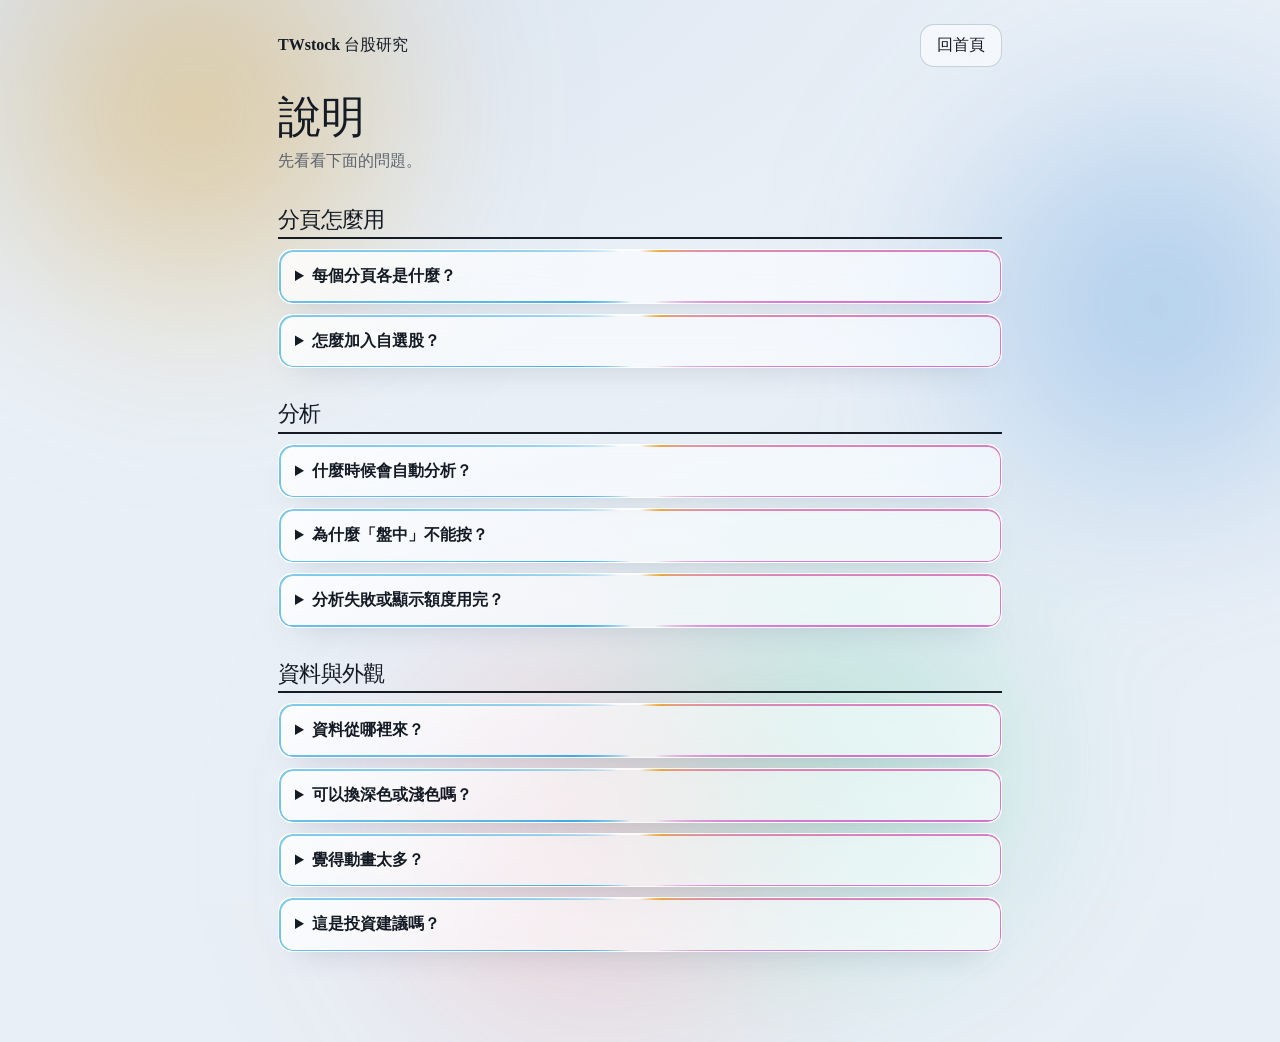
==== commit d995e727: "Remove the word AI from all user-visible text Co-Authored-By: Claude Sonnet 5.5 <noreply@anthropic.c" ====
--- a/help.html
+++ b/help.html
@@ -27,10 +27,10 @@
   <title>說明 | TWstock</title>
   <link rel="icon" type="image/png" href="./assets/icon-192.png">
   <link rel="stylesheet" href="https://si70531.github.io/EZexams/assets/fonts/fonts.css">
-  <link rel="stylesheet" href="./assets/tokens.css?v=20261127c">
-  <link rel="stylesheet" href="./assets/base.css?v=20261127c">
-  <link rel="stylesheet" href="./assets/twconsole.css?v=20261127c">
-  <link rel="stylesheet" href="./assets/twui.css?v=20261127c">
+  <link rel="stylesheet" href="./assets/tokens.css?v=20261127m">
+  <link rel="stylesheet" href="./assets/base.css?v=20261127m">
+  <link rel="stylesheet" href="./assets/twconsole.css?v=20261127m">
+  <link rel="stylesheet" href="./assets/twui.css?v=20261127m">
   <style>
     .faq { position: relative; z-index: 1; max-width: 760px; margin: 0 auto; padding: 24px 18px 80px; }
     .top { display: flex; justify-content: space-between; align-items: center; }
@@ -42,7 +42,7 @@
     summary { cursor: pointer; font-weight: 600; }
     details p { margin: 8px 0 2px; color: var(--color-ink-2); line-height: 1.7; }
   </style>
-  <link rel="stylesheet" href="./assets/twds.css?v=20261127c">
+  <link rel="stylesheet" href="./assets/twds.css?v=20261127m">
 </head>
 <body>
 <div class="aurora" aria-hidden="true"><i class="a1"></i><i class="a2"></i><i class="a3"></i><i class="a4"></i></div>
@@ -50,7 +50,8 @@
   <div class="top"><a href="./"><b>TWstock</b> 台股研究</a><a class="home" href="./">回首頁</a></div>
   <h1>說明</h1>
   <p style="color:var(--color-muted)">先看看下面的問題。</p>
-  <h2>分頁怎麼用</h2><details class="dcard"><summary>每個分頁各是什麼？</summary><p>「總覽」看大盤指數、法人買賣超與漲跌分布；「籌碼」看期貨籌碼、法人與融資融券排行；「產業」看類股熱力圖、產業強弱與估值；「股票」有自選股清單、排行、比較與選股；「持股與損益」記錄持股並可模擬交易；「分析」放收盤、盤前、盤中和週回顧的 AI 分析；「復盤」對照 AI 的判斷和實際結果；「市場日曆」看除權息、股東會和休市日。點任一檔股票就會打開它的個股分析。</p></details><details class="dcard"><summary>怎麼加入自選股？</summary><p>在股票清單中把該列向左滑（手機）或使用該列的星號，就會加入自選股。</p></details><h2>AI 分析</h2><details class="dcard"><summary>什麼時候會自動分析？</summary><p>時間都是台北時間。盤前分析在週一到週五清晨 05:30 左右產生；盤中分析在交易日 13:00；收盤摘要在交易日 15:30；週回顧在週六早上 09:00。這些會傳到 Telegram，各種通知可以在「設定」裡開關。</p></details><details class="dcard"><summary>為什麼「盤中」不能按？</summary><p>盤中分析只在交易日開盤時間可以手動執行；非開盤時間或休市日會顯示無法分析。</p></details><details class="dcard"><summary>分析失敗或顯示額度用完？</summary><p>AI 使用的是免費額度，各模型每天有上限，約在台北時間下午 3、4 點重置。稍後再試，或等下一次自動分析。</p></details><h2>資料與外觀</h2><details class="dcard"><summary>資料從哪裡來？</summary><p>行情與報表主要來自證交所、櫃買中心、期交所和集保的公開資料；美股與國際行情來自 Yahoo Finance，新聞來自 Google 新聞。資料可能有延遲或缺漏，請以券商與交易所為準。讀不到時會直接顯示「讀不到」，不會用舊數字或示意數字代替。</p></details><details class="dcard"><summary>可以換深色或淺色嗎？</summary><p>可以。按右上角的齒輪打開「設定」，在「顯示」分頁選擇；選「跟隨裝置」會跟著裝置設定。</p></details><details class="dcard"><summary>覺得動畫太多？</summary><p>裝置開啟「減少動態效果」時，本站會停用大部分動畫。動畫快慢也可以在「設定」調整。</p></details><details class="dcard"><summary>這是投資建議嗎？</summary><p>不是。本站僅供個人研究與參考，AI 分析可能出錯，投資請自行判斷並承擔風險。</p></details>
+  <h2>分頁怎麼用</h2><details class="dcard"><summary>每個分頁各是什麼？</summary><p>「總覽」看大盤指數、法人買賣超與漲跌分布；「籌碼」看期貨籌碼、法人與融資融券排行；「產業」看類股熱力圖、產業強弱與估值；「股票」有自選股清單、排行、比較與選股；「持股與損益」記錄持股並可模擬交易；「分析」放收盤、盤前、盤中和週回顧的 分析；「復盤」對照 的判斷和實際結果；「市場日曆」看除權息、股東會和休市日。點任一檔股票就會打開它的個股分析。</p></details><details class="dcard"><summary>怎麼加入自選股？</summary><p>在股票清單中把該列向左滑（手機）或使用該列的星號，就會加入自選股。</p></details><h2>分析</h2><details class="dcard"><summary>什麼時候會自動分析？</summary><p>時間都是台北時間。盤前分析在週一到週五清晨 05:30 左右產生；盤中分析在交易日 13:00；收盤摘要在交易日 15:30；週回顧在週六早上 09:00。這些會傳到 Telegram，各種通知可以在「設定」裡開關。</p></details><details class="dcard"><summary>為什麼「盤中」不能按？</summary><p>盤中分析只在交易日開盤時間可以手動執行；非開盤時間或休市日會顯示無法分析。</p></details><details class="dcard"><summary>分析失敗或顯示額度用完？</summary><p>分析使用的是免費額度，各模型每天有上限，約在台北時間下午 3、4 點重置。稍後再試，或等下一次自動分析。</p></details><h2>資料與外觀</h2><details class="dcard"><summary>資料從哪裡來？</summary><p>行情與報表主要來自證交所、櫃買中心、期交所和集保的公開資料；美股與國際行情來自 Yahoo Finance，新聞來自 Google 新聞。資料可能有延遲或缺漏，請以券商與交易所為準。讀不到時會直接顯示「讀不到」，不會用舊數字或示意數字代替。</p></details><details class="dcard"><summary>可以換深色或淺色嗎？</summary><p>可以。按右上角的齒輪打開「設定」，在「顯示」分頁選擇；選「跟隨裝置」會跟著裝置設定。</p></details><details class="dcard"><summary>覺得動畫太多？</summary><p>裝置開啟「減少動態效果」時，本站會停用大部分動畫。動畫快慢也可以在「設定」調整。</p></details><details class="dcard"><summary>這是投資建議嗎？</summary><p>不是。本站僅供個人研究與參考，分析可能出錯，投資請自行判斷並承擔風險。</p></details>
 </main>
+<script src="./assets/twmotion.js?v=20261127m"></script>
 </body>
 </html>
--- a/assets/twui.css
+++ b/assets/twui.css
@@ -92,11 +92,11 @@
   background: var(--glass-2); border: 1px solid var(--glass-line-2); border-radius: var(--radius-pill); color: var(--color-ink);
   transition: transform .18s var(--ease-out), background .2s, border-color .2s;
 }
-.btn:hover, .chip:hover { background: var(--glass-hi); transform: translateY(-1px); }
+.btn:hover, .chip:hover { background: var(--glass-hi); } @media (hover: hover) { .btn:hover, .chip:hover { transform: translateY(-1px); } }
 .btn:active, .chip:active, .aigo:active { transform: scale(.97); }
 .chip[aria-pressed="true"] { background: color-mix(in oklch, var(--color-accent) 22%, transparent); border-color: var(--color-accent); color: var(--color-ink); }
 .aigo { border-radius: var(--radius-pill); background: linear-gradient(135deg, var(--color-accent), color-mix(in oklch, var(--color-accent) 70%, var(--aur-u))); box-shadow: var(--sh-1); transition: transform .18s var(--ease-out), box-shadow .2s; }
-.aigo:hover { transform: translateY(-1px); box-shadow: var(--sh-1); }
+.aigo:hover { box-shadow: var(--sh-1); } @media (hover: hover) { .aigo:hover { transform: translateY(-1px); } }
 
 /* ---------- 4. shell: sidebar (wide), top bar, tabs (tablet), bottom pill (phone) ---------- */
 .app header { display: none; }                       /* replaced by .topbar (built by twui.js) */
@@ -254,7 +254,7 @@
 .bd-tile b { font-weight: 600; font-size: var(--text-sm); white-space: nowrap; overflow: hidden; text-overflow: ellipsis; }
 .bd-tile span { font: 600 var(--text-md)/1.1 var(--font-outlier); }
 .bd-tile i { font-style: normal; font: 400 var(--text-xs)/1 var(--font-outlier); opacity: .8; }
-.bd-tile:hover { transform: translateY(-2px); }
+@media (hover: hover) { .bd-tile:hover { transform: translateY(-2px); } }
 .bd-call { display: flex; align-items: center; gap: 10px; flex-wrap: wrap; }
 .bd-head { margin: 0; font-weight: 500; line-height: 1.5; }
 .bd-ch { display: grid; grid-template-columns: repeat(3, minmax(0, 1fr)); gap: 6px; }
@@ -431,7 +431,7 @@
 /* ---------- 自選 controls ---------- */
 .wlbtn { min-width: 32px; height: 32px; border-radius: var(--r-sm); border: 1px solid color-mix(in oklch, var(--color-accent) 45%, transparent); background: color-mix(in oklch, var(--color-accent) 16%, transparent); color: var(--color-ink); font-size: var(--text-md); line-height: 1; cursor: pointer; transition: transform .15s, background .2s; }
 .wlbtn.in { border-color: var(--color-rule-2); background: none; color: var(--color-muted); }
-.wlbtn:hover { transform: scale(1.08); }
+@media (hover: hover) { .wlbtn:hover { transform: scale(1.08); } }
 .wlbtn:active { transform: scale(.9); }
 .mbar .msfull { flex: 1 1 100%; }
 .wlmenu { position: fixed; z-index: 60; display: grid; gap: 4px; padding: 6px; border-radius: var(--r-md); border: 1px solid var(--glass-bd, var(--c3)); background: color-mix(in oklch, var(--bg-0) 82%, transparent); backdrop-filter: blur(16px); -webkit-backdrop-filter: blur(16px); box-shadow: var(--sh-1); animation: wlpop .18s ease-out; }
@@ -486,7 +486,7 @@
 @media (pointer: coarse) { .chint { display: none; } }
 
 .hmt { transition: left .6s var(--ease-out), top .6s var(--ease-out), width .6s var(--ease-out), height .6s var(--ease-out), background-color .6s, filter .2s, transform .2s var(--ease-out); }
-.hmt:hover { transform: scale(1.035); }
+@media (hover: hover) { .hmt:hover { transform: scale(1.035); } }
 .hmtip { position: absolute; left: 0; top: 0; z-index: 6; min-width: 180px; max-width: 240px; padding: 10px 12px; border-radius: var(--r-md); pointer-events: none;
   background: color-mix(in oklch, var(--bg-0) 88%, transparent); border: 1px solid var(--glass-line); box-shadow: var(--sh-1);
   -webkit-backdrop-filter: blur(14px); backdrop-filter: blur(14px); font-size: var(--text-xs); color: var(--color-ink); }
@@ -571,7 +571,7 @@
 /* ---------- distribution bars are buttons: the hovered one stands out, the rest step back ---------- */
 .bd-bars .bd-col { padding: 0; border: 0; background: none; color: inherit; font: inherit; cursor: pointer; border-radius: var(--r-sm); transition: opacity .2s, transform .2s var(--ease-out); }
 .bd-bars:hover .bd-col:not(:hover) { opacity: .42; }
-.bd-bars .bd-col:hover { transform: translateY(-3px); }
+@media (hover: hover) { .bd-bars .bd-col:hover { transform: translateY(-3px); } }
 .bd-bars .bd-col:hover .bd-b { filter: brightness(1.25) saturate(1.2); box-shadow: var(--sh-1); }
 .bd-bars .bd-col:focus-visible { outline: 2px solid var(--color-focus); outline-offset: 2px; }
 .bd-dist { position: relative; }
@@ -677,13 +677,13 @@
 .hmseg { position: relative; display: inline-flex; padding: 4px; border-radius: var(--r-pill); background: var(--glass-2); border: 1px solid var(--glass-line); }
 .hmseg button { position: relative; z-index: 1; height: 28px; padding: 0 12px; border: 0; border-radius: var(--r-pill); background: none; color: var(--color-muted); font-size: var(--text-xs); font-weight: 600; cursor: pointer; transition: color .25s; }
 .hmseg button[aria-pressed="true"] { color: var(--color-ink); }
-.hmseg > i { position: absolute; left: 0; top: 3px; bottom: 3px; border-radius: var(--r-pill); background: color-mix(in oklch, var(--color-accent) 26%, transparent); border: 1px solid color-mix(in oklch, var(--color-accent) 50%, transparent); transition: transform .4s cubic-bezier(.2,.9,.3,1.2), width .4s cubic-bezier(.2,.9,.3,1.2); }
+.hmseg > i { position: absolute; left: 0; top: 3px; bottom: 3px; border-radius: var(--r-pill); background: color-mix(in oklch, var(--color-accent) 26%, transparent); border: 1px solid color-mix(in oklch, var(--color-accent) 50%, transparent); transition: transform .28s cubic-bezier(.2,.9,.3,1.2), width .28s cubic-bezier(.2,.9,.3,1.2); }
 .hmt { transition: left .6s var(--ease-out), top .6s var(--ease-out), width .6s var(--ease-out), height .6s var(--ease-out), background-color .6s, filter .3s, opacity .3s, transform .3s cubic-bezier(.2,.9,.3,1.3), box-shadow .3s; }
 .hm.focus .hmt:not(.on):not(.picked) { opacity: .42; filter: saturate(.55); }
 .hmt.on, .hmt.picked { z-index: 3; transform: scale(1.07); filter: brightness(1.22) saturate(1.2); box-shadow: 0 0 0 2px var(--color-ink), var(--sh-1); }
 .hmt.up.on, .hmt.up.picked { color: var(--color-ink); box-shadow: 0 0 0 2px var(--color-ink), var(--sh-1); }
 .hmt.down.on, .hmt.down.picked { box-shadow: 0 0 0 2px var(--color-ink), var(--sh-1); }
-.hmt:hover { transform: scale(1.07); }
+@media (hover: hover) { .hmt:hover { transform: scale(1.07); } }
 .hmarw { position: absolute; right: 5px; top: 3px; font: 700 var(--text-2xs)/1 var(--font-outlier); font-style: normal; pointer-events: none; }
 .hmarw.up { color: var(--color-up); } .hmarw.down { color: var(--color-down); }
 .hmrip { position: absolute; z-index: 0; border-radius: 50%; transform: translate(-50%, -50%); background: radial-gradient(circle, color-mix(in oklch, var(--color-ink) 55%, transparent), transparent 70%); pointer-events: none; }
--- a/assets/twds.css
+++ b/assets/twds.css
@@ -88,7 +88,7 @@
 
 /* ================= reduced motion (the system setting) ================= */
 @media (prefers-reduced-motion: reduce) {
-  *, *::before, *::after { animation-duration: .01ms !important; animation-delay: 0s !important; animation-iteration-count: 1 !important; transition-duration: .01ms !important; transition-delay: 0s !important; scroll-behavior: auto !important; }
+  *, *::before, *::after { animation-duration: .01ms !important; animation-delay: 0s !important; animation-iteration-count: 1 !important; transition-property: opacity, color, background-color, border-color, box-shadow, fill, stroke !important; transition-duration: .15s !important; transition-delay: 0s !important; scroll-behavior: auto !important; }
   ::view-transition-group(*), ::view-transition-old(*), ::view-transition-new(*) { animation: none !important; }
   /* the quote strip stops scrolling by itself and can be swiped instead */
   :root .tape { overflow-x: auto; }
